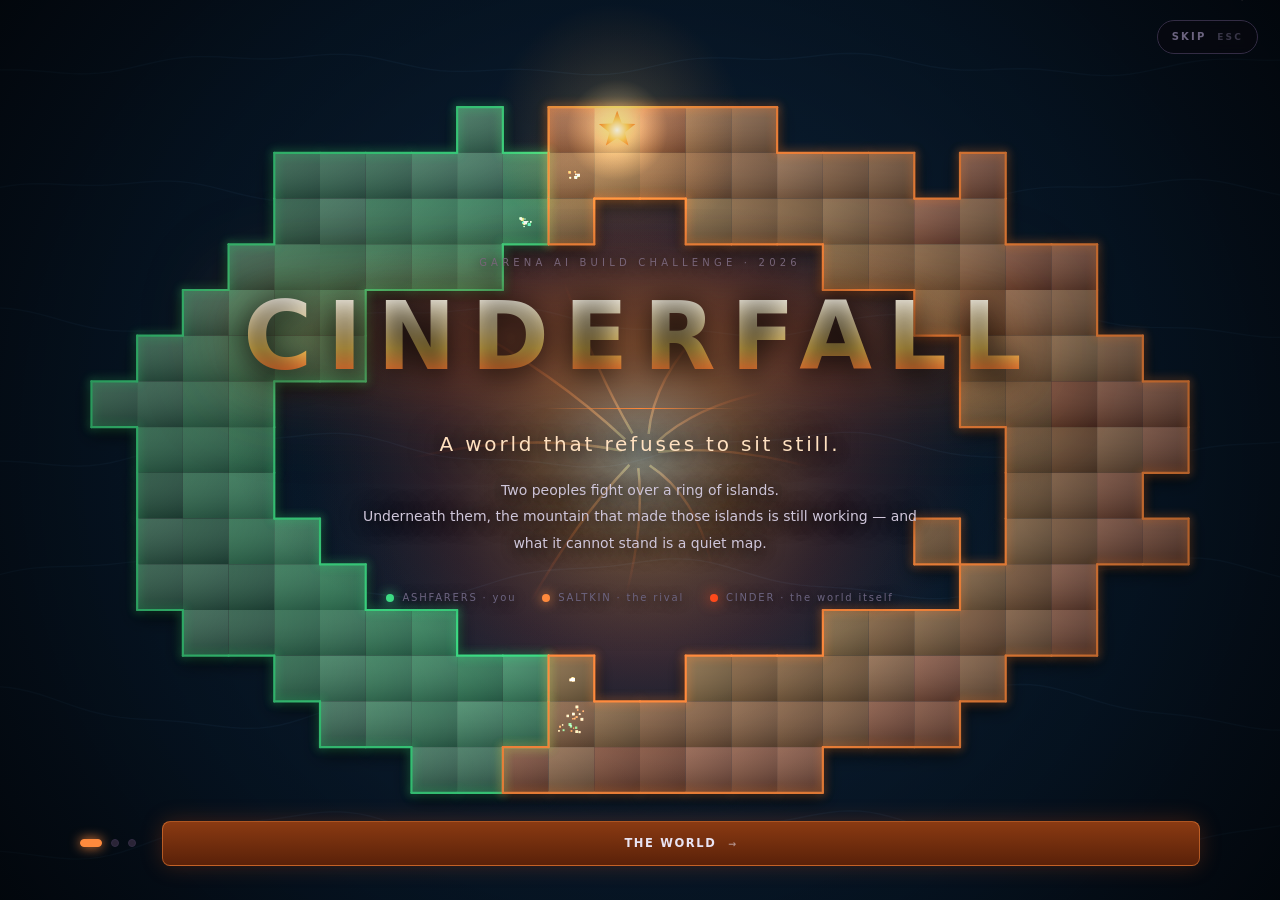
==== index.html @ bce302a3 "API added" ====
<!DOCTYPE html>
<html lang="en">
<head>
<meta charset="utf-8">
<meta name="viewport" content="width=device-width,initial-scale=1">
<title>CINDERFALL — a world that refuses to sit still</title>
<link rel="stylesheet" href="css/style.css">
</head>
<body>

<div id="app">

  <!-- ================= TOP BAR ================= -->
  <header id="topbar">
    <div class="brand">
      <div class="brand-mark"></div>
      <div class="brand-text">
        <h1>CINDERFALL</h1>
        <span>a world that refuses to sit still</span>
      </div>
    </div>

    <div class="clock">
      <div class="clock-turn"><em id="hud-turn">1</em><span>/ 25 turns</span></div>
      <div class="clock-season">SEASON <b id="hud-season">0</b></div>
    </div>

    <div class="scores">
      <div class="score side-a">
        <div class="score-head"><i></i><span>ASHFARERS</span><b id="hud-a-land">0</b><small>land</small></div>
        <div class="bp-track" title="Beacon Points — 10 to win">
          <div class="bp-fill" id="hud-a-bp"></div>
          <span class="bp-label" id="hud-a-bplabel">0 / 10</span>
        </div>
      </div>
      <div class="score side-b">
        <div class="score-head"><i></i><span>SALTKIN</span><b id="hud-b-land">0</b><small>land</small></div>
        <div class="bp-track" title="Beacon Points — 10 to win">
          <div class="bp-fill" id="hud-b-bp"></div>
          <span class="bp-label" id="hud-b-bplabel">0 / 10</span>
        </div>
      </div>
    </div>
  </header>

  <!-- ================= MAIN ================= -->
  <main id="stage">

    <section id="board-col">

      <div id="warnbar" class="hidden">
        <div class="warn-icon">▲</div>
        <div class="warn-body">
          <div class="warn-title" id="warn-title">THE MOUNTAIN IS SHAKING</div>
          <div class="warn-sub" id="warn-sub">Somewhere in the north.</div>
        </div>
        <div class="warn-count" id="warn-count">next turn</div>
      </div>

      <div id="canvas-wrap">
        <canvas id="map"></canvas>
        <div id="tooltip" class="hidden"></div>
        <div id="banner" class="hidden"><div class="banner-in"><h2 id="banner-title"></h2><p id="banner-sub"></p></div></div>
        <div id="gameover" class="hidden"><div class="go-in"><h2 id="go-title"></h2><p id="go-sub"></p><button id="go-again" class="btn primary">NEW RING</button></div></div>
      </div>

      <div id="feed"></div>

    </section>

    <aside id="rail">

      <nav class="tabs">
        <button class="tab active" data-tab="orders">ORDERS</button>
        <button class="tab" data-tab="chronicle">CHRONICLE</button>
        <button class="tab" data-tab="console">CINDER</button>
      </nav>

      <!-- ---------- ORDERS ---------- -->
      <div class="panel active" id="tab-orders">
        <div class="treasury">
          <div class="tre-row">
            <span>INCOME</span>
            <b id="hud-income">0</b>
          </div>
          <div class="spend-track"><div class="spend-fill" id="hud-spendfill"></div></div>
          <div class="tre-row small">
            <span>spent <b id="hud-spent">0</b></span>
            <span>left <b id="hud-left">0</b></span>
          </div>
        </div>

        <div id="saltkin-intent" class="ai-intent">SALTKIN AI · heuristic doctrine</div>

        <div class="tools">
          <button class="tool active" data-tool="expand">
            <kbd>1</kbd><span class="tname">EXPAND</span><span class="tcost" id="cost-expand">2</span>
            <em>claim empty land beside you</em>
          </button>
          <button class="tool" data-tool="fortify">
            <kbd>2</kbd><span class="tname">FORTIFY</span><span class="tcost" id="cost-fortify">1</span>
            <em>+2 strength on a square you hold</em>
          </button>
          <button class="tool" data-tool="raid">
            <kbd>3</kbd><span class="tname">RAID</span><span class="tcost" id="cost-raid">3</span>
            <em>strike an enemy square beside you</em>
          </button>
        </div>

        <div class="orders-head"><span>QUEUED</span><button id="btn-clear" class="mini">clear</button></div>
        <ul id="orderlist"></ul>

        <div class="mods" id="modlist"></div>

        <button id="btn-end" class="btn primary big">END TURN <kbd>⏎</kbd></button>
      </div>

      <!-- ---------- CHRONICLE ---------- -->
      <div class="panel" id="tab-chronicle">
        <p class="panel-note">Every season the mountain acts, and every season it says why. Predictions are scored against what actually happened.</p>
        <div id="chronicle"></div>
      </div>

      <!-- ---------- CONSOLE ---------- -->
      <div class="panel" id="tab-console">
        <p class="panel-note">Designer audit console. Two goal-limited AIs propose — deterministic code approves — a human can override safely.</p>

        <div class="con-block">
          <div class="con-title">AI RUNTIME</div>
          <div id="con-ai-status" class="ai-status">CHECKING</div>
        </div>

        <div class="con-block">
          <div class="con-title">SALTKIN DOCTRINE</div>
          <pre id="con-doctrine">heuristic fallback</pre>
        </div>

        <div class="con-block">
          <div class="con-title">PLAYER PROFILE · RESOLVED HISTORY ONLY</div>
          <pre id="con-profile">no resolved turns yet</pre>
        </div>

        <div class="con-block">
          <div class="con-title">CURRENT READING</div>
          <pre id="con-report">Cinder is asleep. It wakes at the end of turn 3.</pre>
        </div>

        <div class="con-block">
          <div class="con-title">DECISION EVIDENCE</div>
          <div id="con-reason" class="reason">—</div>
        </div>

        <div class="con-block">
          <div class="con-title">COUNTERFACTUAL CANDIDATES · SHADOW BASELINE</div>
          <pre id="con-candidates">no season evaluated yet</pre>
        </div>

        <div class="con-block">
          <div class="con-title">PENDING EVENT</div>
          <div id="con-pending" class="pending">none</div>
          <div class="con-row">
            <select id="con-override"></select>
            <select id="con-intensity">
              <option value="1">I</option><option value="2" selected>II</option><option value="3">III</option>
            </select>
            <button id="con-apply" class="mini solid">OVERRIDE</button>
          </div>
        </div>

        <div class="con-block">
          <div class="con-title">CONTROLS</div>
          <label class="chk"><input type="checkbox" id="con-pause"> pause the director</label>
          <label class="chk"><input type="checkbox" id="con-turtle"> force stalemate <em>(both sides turtle)</em></label>
          <label class="chk"><input type="checkbox" id="con-ai-fail"> simulate AI failure <em>(3s → FALLBACK)</em></label>
          <div class="con-row">
            <button id="con-fire" class="mini">fire now</button>
            <button id="con-new" class="mini">new ring</button>
            <button id="con-clear-memory" class="mini">clear player memory</button>
          </div>
        </div>

        <div class="con-block">
          <div class="con-title">TEMPLATE MEMORY</div>
          <div id="con-memory" class="memory">no history yet</div>
        </div>
      </div>

    </aside>
  </main>
</div>

<!-- ================= COLD OPEN ================= -->
<div id="intro">
  <canvas id="introcanvas"></canvas>

  <button id="intro-skip" class="skip">SKIP <kbd>ESC</kbd></button>

  <div class="intro-stage">

    <!-- 1. the world, mostly seen rather than read -->
    <section class="slide active" data-slide="0">
      <div class="hero">
        <div class="hero-kicker">GARENA AI BUILD CHALLENGE · 2026</div>
        <h1 class="hero-title">CINDERFALL</h1>
        <div class="hero-rule"></div>
        <p class="hero-line">A world that refuses to sit still.</p>
        <p class="hero-sub">
          Two peoples fight over a ring of islands.<br>
          Underneath them, the mountain that made those islands is still working —
          and what it cannot stand is a quiet map.
        </p>
        <div class="hero-legend">
          <span><i class="dot jade"></i>ASHFARERS · you</span>
          <span><i class="dot molten"></i>SALTKIN · the rival</span>
          <span><i class="dot fire"></i>CINDER · the world itself</span>
        </div>
      </div>
    </section>

    <!-- 2. the story -->
    <section class="slide" data-slide="1">
      <div class="sheet">
        <div class="sheet-kicker">THE WORLD</div>
        <h2>A mountain that makes land, and takes it back</h2>
        <div class="cols">
          <div>
            <p>Far out in a warm sea there is a ring of islands. They were not always there. They were made, one by one, by a mountain that still lives under the water. The people who live there call it <b>Cinder</b>.</p>
            <p>Cinder is still working. It pushes new islands up out of the sea. It pulls old ones back down. Ash from its mouth falls on the water and turns to the richest soil anyone has ever farmed. Land here is young, and it is generous, and <b>it does not stay</b>.</p>
          </div>
          <div>
            <p>Two peoples share the ring. The <b class="c-jade">Ashfarers</b> came first and learned to farm the ash fields. The <b class="c-molten">Saltkin</b> came later, by sea, and took the high ground. Neither of them is evil. The problem is simpler than that: there is not enough steady ground for both, and every season there is less.</p>
            <p class="pull">Cinder does not care who wins. What Cinder cannot stand is stillness — a quiet sea, a settled border, two peoples who have stopped moving. So when the fighting stops, the mountain does something about it.</p>
          </div>
        </div>
        <div class="beacon-note">
          <div class="bn-star">★</div>
          <div>
            <b>THE BEACON.</b> Somewhere on the ring a fire burns on a stone tower. Nobody lit it. Holding it means good harvests and a claim to the ring — but the Beacon is Cinder's, and Cinder moves it. Settle into a quiet stalemate and one night the fire goes out and relights in open ground, exactly between you. That is how the mountain starts a war without touching anybody.
          </div>
        </div>
      </div>
    </section>

    <!-- 3. how to play -->
    <section class="slide" data-slide="2">
      <div class="sheet">
        <div class="sheet-kicker">HOW TO PLAY</div>
        <h2>Six numbers a square, and one comparison</h2>

        <div class="rulegrid">

          <div class="rule">
            <div class="rule-h"><span class="rn">1</span>SPEND YOUR INCOME</div>
            <p>Each turn you earn the <b>fertility</b> of every square you hold and can still reach. Spend it all — nothing carries over.</p>
            <ul class="orders">
              <li class="o-expand"><b>EXPAND</b><em>claim empty land next to yours, at strength 1</em><span>2</span></li>
              <li class="o-fortify"><b>FORTIFY</b><em>add 2 strength to a square you hold</em><span>1</span></li>
              <li class="o-raid"><b>RAID</b><em>attack an enemy square next to yours</em><span>3</span></li>
            </ul>
          </div>

          <div class="rule">
            <div class="rule-h"><span class="rn">2</span>COMBAT IS ONE COMPARISON</div>
            <div class="eq">
              <div><span class="lbl">ATTACK</span><span>strength of the square you attack from <b>+&nbsp;3</b></span></div>
              <div><span class="lbl">DEFENCE</span><span>strength of the target <b>+&nbsp;its height</b></span></div>
            </div>
            <p>Higher attack takes the square at strength 1, and the attacking square loses 2. Otherwise the attack fails and the defender loses 1.</p>
            <p class="quiet">No dice, no unit types. All of the surprise in this game comes from the mountain, not from luck here.</p>
          </div>

          <div class="rule">
            <div class="rule-h"><span class="rn">3</span>SUPPLY</div>
            <p>A square only counts if you can trace a path of <b>your own land</b> back to your capital. Cut-off squares earn nothing and lose 1 strength a turn until they are empty.</p>
            <p class="quiet">Which is why splitting a territory in half hurts more than destroying part of it.</p>
          </div>

          <div class="rule accent">
            <div class="rule-h"><span class="rn">4</span>THE MOUNTAIN ACTS</div>
            <p>Every <b>3 turns</b> Cinder reads the match and does one thing to the world: an eruption, a sinking coast, a new island, the fire moving, the high ground going cold.</p>
            <p>It always <b>warns you one turn early</b>, and it always says what you did to deserve it. You are never surprised by a disaster you had no chance to prepare for.</p>
          </div>

          <div class="rule win">
            <div class="rule-h"><span class="rn">5</span>WINNING</div>
            <p>Reach <b>10 Beacon Points</b> — one for each turn you end holding the Beacon — or hold the most land after <b>25 turns</b>.</p>
          </div>

          <div class="rule">
            <div class="rule-h"><span class="rn">6</span>CONTROLS</div>
            <p>Pick a tool with <kbd>1</kbd> <kbd>2</kbd> <kbd>3</kbd>, then click the map. Click a queued order to remove it, or right-click the square. <kbd>⏎</kbd> ends the turn.</p>
            <p class="quiet">Both sides give orders at the same time, in secret, and everything resolves together.</p>
          </div>

        </div>
      </div>
    </section>

    <nav class="intro-nav">
      <div class="dots">
        <i class="dot-nav active" data-go="0"></i>
        <i class="dot-nav" data-go="1"></i>
        <i class="dot-nav" data-go="2"></i>
      </div>
      <button id="intro-next" class="btn primary big">THE WORLD <kbd>→</kbd></button>
    </nav>

  </div>
</div>

<script src="js/util.js"></script>
<script src="js/intro.js"></script>
<script src="js/mapgen.js"></script>
<script src="js/engine.js"></script>
<script src="js/events.js"></script>
<script src="js/validator.js"></script>
<script src="js/bot.js"></script>
<script src="js/profile.js"></script>
<script src="js/ai.js"></script>
<script src="js/director.js"></script>
<script src="js/render.js"></script>
<script src="js/main.js"></script>
</body>
</html>
---- css/style.css ----
/* ============================================================
   CINDERFALL — interface
   Dark volcanic glass. Jade against molten orange.
   ============================================================ */

:root{
  --ash-0:#07060b;
  --ash-1:#0d0b14;
  --ash-2:#14111d;
  --ash-3:#1d1927;
  --ash-4:#2a2436;
  --line:#332c44;

  --ink:#e9e3f2;
  --ink-dim:#9b92ad;
  --ink-faint:#6c6480;

  --jade:#3ddc84;
  --jade-deep:#0f6b45;
  --molten:#ff8a3d;
  --molten-deep:#7a3410;
  --violet:#b39ddb;

  --fire:#ff4a1c;
  --beacon:#ffd15c;

  --shadow: 0 18px 50px rgba(0,0,0,.65);
  --r: 10px;
}

*{box-sizing:border-box;margin:0;padding:0}

html,body{height:100%}
body{
  background:
    radial-gradient(1200px 700px at 20% -10%, #1b1026 0%, transparent 60%),
    radial-gradient(900px 600px at 90% 110%, #2a1008 0%, transparent 55%),
    var(--ash-0);
  color:var(--ink);
  font:14px/1.5 "Segoe UI", system-ui, -apple-system, sans-serif;
  overflow:hidden;
  -webkit-font-smoothing:antialiased;
}

#app{height:100vh;display:flex;flex-direction:column}

/* ---------------- top bar ---------------- */
#topbar{
  flex:0 0 auto;
  display:flex;align-items:center;gap:28px;
  padding:12px 20px;
  border-bottom:1px solid var(--line);
  background:linear-gradient(180deg, rgba(20,17,29,.95), rgba(10,8,16,.85));
  backdrop-filter:blur(8px);
}

.brand{display:flex;align-items:center;gap:12px;min-width:250px}
.brand-mark{
  width:34px;height:34px;border-radius:50%;
  background:radial-gradient(circle at 50% 60%, #fff2c0 0%, var(--beacon) 18%, var(--fire) 45%, #5b1204 75%, #1a0703 100%);
  box-shadow:0 0 22px rgba(255,74,28,.55), inset 0 0 8px rgba(0,0,0,.5);
  animation:emberPulse 3.4s ease-in-out infinite;
}
@keyframes emberPulse{
  0%,100%{box-shadow:0 0 18px rgba(255,74,28,.45), inset 0 0 8px rgba(0,0,0,.5)}
  50%    {box-shadow:0 0 34px rgba(255,120,40,.75), inset 0 0 8px rgba(0,0,0,.5)}
}
.brand-text h1{
  font-size:19px;font-weight:800;letter-spacing:.32em;
  background:linear-gradient(90deg,#fff 0%, var(--beacon) 55%, var(--molten) 100%);
  -webkit-background-clip:text;background-clip:text;color:transparent;
}
.brand-text span{display:block;font-size:10.5px;color:var(--ink-faint);letter-spacing:.1em;margin-top:1px}

.clock{display:flex;flex-direction:column;align-items:center;gap:2px;padding:0 22px;border-left:1px solid var(--line);border-right:1px solid var(--line)}
.clock-turn{display:flex;align-items:baseline;gap:6px}
.clock-turn em{font-style:normal;font-size:26px;font-weight:800;color:var(--ink);line-height:1}
.clock-turn span{font-size:11px;color:var(--ink-faint)}
.clock-season{font-size:10px;letter-spacing:.22em;color:var(--molten)}
.clock-season b{color:var(--beacon)}

.scores{flex:1;display:flex;gap:26px;justify-content:flex-end}
.score{width:270px}
.score-head{display:flex;align-items:center;gap:8px;font-size:11px;letter-spacing:.16em;color:var(--ink-dim);margin-bottom:6px}
.score-head i{width:9px;height:9px;border-radius:2px;flex:0 0 auto}
.score-head b{margin-left:auto;font-size:15px;color:var(--ink)}
.score-head small{font-size:9.5px;color:var(--ink-faint);letter-spacing:.1em}
.side-a .score-head i{background:var(--jade);box-shadow:0 0 10px var(--jade)}
.side-b .score-head i{background:var(--molten);box-shadow:0 0 10px var(--molten)}

.bp-track{position:relative;height:9px;border-radius:5px;background:var(--ash-3);overflow:hidden;border:1px solid var(--line)}
.bp-fill{height:100%;width:0;transition:width .5s cubic-bezier(.2,.8,.2,1);border-radius:5px}
.side-a .bp-fill{background:linear-gradient(90deg,var(--jade-deep),var(--jade));box-shadow:0 0 14px rgba(61,220,132,.6)}
.side-b .bp-fill{background:linear-gradient(90deg,var(--molten-deep),var(--molten));box-shadow:0 0 14px rgba(255,138,61,.6)}
.bp-label{position:absolute;right:6px;top:-16px;font-size:9.5px;color:var(--ink-faint)}

/* ---------------- stage ---------------- */
#stage{flex:1;display:flex;min-height:0;gap:14px;padding:14px}
#board-col{flex:1;display:flex;flex-direction:column;min-width:0;gap:10px}

/* warning bar */
#warnbar{
  flex:0 0 auto;display:flex;align-items:center;gap:14px;
  padding:10px 16px;border-radius:var(--r);
  border:1px solid rgba(255,120,40,.45);
  background:linear-gradient(90deg, rgba(90,25,5,.75), rgba(40,12,4,.35));
  animation:warnPulse 1.8s ease-in-out infinite;
}
@keyframes warnPulse{
  0%,100%{box-shadow:0 0 0 rgba(255,90,20,0), inset 0 0 20px rgba(255,90,20,.08)}
  50%    {box-shadow:0 0 26px rgba(255,90,20,.35), inset 0 0 26px rgba(255,90,20,.18)}
}
.warn-icon{font-size:16px;color:var(--fire);text-shadow:0 0 14px var(--fire);animation:shiver .35s linear infinite}
@keyframes shiver{0%,100%{transform:translate(0,0)}25%{transform:translate(.6px,-.6px)}50%{transform:translate(-.6px,.4px)}75%{transform:translate(.4px,.6px)}}
.warn-body{flex:1}
.warn-title{font-size:12.5px;font-weight:800;letter-spacing:.2em;color:#ffb07a}
.warn-sub{font-size:11.5px;color:#c9a892;margin-top:2px}
.warn-count{font-size:10px;letter-spacing:.16em;color:var(--fire);border:1px solid rgba(255,74,28,.4);padding:4px 9px;border-radius:20px}

/* canvas */
#canvas-wrap{
  flex:1;position:relative;min-height:0;border-radius:14px;overflow:hidden;
  border:1px solid var(--line);
  background:#040910;
  box-shadow:var(--shadow), inset 0 0 90px rgba(0,0,0,.7);
}
#map{display:block;width:100%;height:100%}

#tooltip{
  position:absolute;pointer-events:none;z-index:6;
  min-width:150px;padding:9px 11px;border-radius:8px;
  background:rgba(10,8,16,.94);border:1px solid var(--line);
  box-shadow:0 10px 30px rgba(0,0,0,.7);font-size:11.5px;
}
#tooltip h4{font-size:11px;letter-spacing:.16em;margin-bottom:5px}
#tooltip .tt-row{display:flex;justify-content:space-between;gap:16px;color:var(--ink-dim)}
#tooltip .tt-row b{color:var(--ink);font-weight:600}
#tooltip .tt-hint{margin-top:6px;padding-top:6px;border-top:1px solid var(--line);color:var(--beacon);font-size:10.5px}

/* dramatic banner */
#banner{position:absolute;inset:0;display:flex;align-items:center;justify-content:center;z-index:5;pointer-events:none}
#banner .banner-in{text-align:center;animation:bannerIn 2.6s ease forwards}
#banner h2{font-size:40px;font-weight:900;letter-spacing:.16em;
  background:linear-gradient(180deg,#fff,#ffd15c 45%,#ff4a1c);
  -webkit-background-clip:text;background-clip:text;color:transparent;
  filter:drop-shadow(0 0 26px rgba(255,90,20,.7));}
#banner p{margin-top:8px;font-size:13px;color:#e8c9a8;letter-spacing:.06em;max-width:620px}
@keyframes bannerIn{
  0%{opacity:0;transform:scale(.86)}
  14%{opacity:1;transform:scale(1)}
  75%{opacity:1;transform:scale(1)}
  100%{opacity:0;transform:scale(1.05)}
}

/* game over */
#gameover{position:absolute;inset:0;display:flex;align-items:center;justify-content:center;z-index:7;background:rgba(4,3,8,.82);backdrop-filter:blur(6px)}
.go-in{text-align:center;padding:34px 46px;border:1px solid var(--line);border-radius:16px;background:rgba(14,11,22,.9);box-shadow:var(--shadow)}
.go-in h2{font-size:30px;letter-spacing:.14em;margin-bottom:8px}
.go-in p{color:var(--ink-dim);margin-bottom:20px;max-width:420px}

/* feed */
#feed{
  flex:0 0 130px;overflow-y:auto;padding:10px 12px;
  border:1px solid var(--line);border-radius:var(--r);
  background:linear-gradient(180deg, rgba(20,17,29,.7), rgba(10,8,16,.55));
  font-size:12px;
}
#feed .fe{display:flex;gap:10px;padding:3px 0;animation:feedIn .35s ease}
@keyframes feedIn{from{opacity:0;transform:translateX(-8px)}to{opacity:1;transform:none}}
#feed .fe-t{flex:0 0 40px;color:var(--ink-faint);font-size:10.5px;letter-spacing:.08em;padding-top:1px}
#feed .fe-x{flex:1;color:var(--ink-dim)}
#feed .fe.a .fe-x{color:#a8e8c4}
#feed .fe.b .fe-x{color:#ffc59a}
#feed .fe.world .fe-x{color:#ffb07a;font-weight:600}
#feed .fe.world .fe-t{color:var(--fire)}
#feed .fe.beacon .fe-x{color:var(--beacon)}

/* ---------------- rail ---------------- */
#rail{
  flex:0 0 336px;display:flex;flex-direction:column;min-height:0;
  border:1px solid var(--line);border-radius:var(--r);
  background:linear-gradient(180deg, rgba(22,18,32,.8), rgba(10,8,16,.7));
  box-shadow:var(--shadow);
}
.tabs{display:flex;border-bottom:1px solid var(--line)}
.tab{
  flex:1;padding:11px 4px;background:none;border:none;cursor:pointer;
  color:var(--ink-faint);font:inherit;font-size:10.5px;letter-spacing:.18em;font-weight:700;
  border-bottom:2px solid transparent;transition:.18s;
}
.tab:hover{color:var(--ink-dim)}
.tab.active{color:var(--beacon);border-bottom-color:var(--molten);background:rgba(255,138,61,.06)}

.panel{display:none;flex:1;min-height:0;overflow-y:auto;padding:14px}
.panel.active{display:block}
.panel-note{font-size:11px;color:var(--ink-faint);line-height:1.6;margin-bottom:12px;padding-bottom:12px;border-bottom:1px solid var(--line)}

/* treasury */
.treasury{border:1px solid var(--line);border-radius:8px;padding:10px 12px;margin-bottom:14px;background:rgba(0,0,0,.25)}
.tre-row{display:flex;justify-content:space-between;align-items:baseline;font-size:10.5px;letter-spacing:.16em;color:var(--ink-faint)}
.tre-row b{color:var(--jade);font-size:19px;letter-spacing:0}
.tre-row.small{margin-top:6px;font-size:10px;letter-spacing:.06em}
.tre-row.small b{font-size:12px;color:var(--ink)}
.spend-track{height:6px;border-radius:4px;background:var(--ash-3);margin-top:8px;overflow:hidden}
.spend-fill{height:100%;width:0;background:linear-gradient(90deg,var(--jade-deep),var(--jade));transition:width .25s}
.spend-fill.over{background:linear-gradient(90deg,#8a1c1c,var(--fire))}

/* tools */
.tools{display:flex;flex-direction:column;gap:7px;margin-bottom:14px}
.tool{
  position:relative;text-align:left;cursor:pointer;font:inherit;
  padding:9px 12px 9px 40px;border-radius:8px;
  border:1px solid var(--line);background:rgba(0,0,0,.22);color:var(--ink-dim);
  transition:.16s;
}
.tool:hover{border-color:#4a4060;background:rgba(255,255,255,.03)}
.tool.active{border-color:var(--jade);background:rgba(61,220,132,.09);color:var(--ink);box-shadow:0 0 20px rgba(61,220,132,.14)}
.tool kbd{
  position:absolute;left:11px;top:50%;transform:translateY(-50%);
  width:19px;height:19px;line-height:18px;text-align:center;border-radius:4px;
  background:var(--ash-4);border:1px solid var(--line);font-size:10px;color:var(--ink-faint);font-family:inherit;
}
.tool.active kbd{background:var(--jade-deep);border-color:var(--jade);color:#dfffe9}
.tname{font-size:11.5px;font-weight:700;letter-spacing:.14em}
.tcost{float:right;font-size:11px;color:var(--beacon);font-weight:700}
.tool em{display:block;font-style:normal;font-size:10.5px;color:var(--ink-faint);margin-top:2px}
.tcost.raised{color:var(--fire);animation:emberPulse 1.6s infinite}

.orders-head{display:flex;justify-content:space-between;align-items:center;font-size:10px;letter-spacing:.2em;color:var(--ink-faint);margin-bottom:6px}
#orderlist{list-style:none;min-height:26px;margin-bottom:12px}
#orderlist li{
  display:flex;align-items:center;gap:8px;padding:5px 8px;margin-bottom:4px;border-radius:6px;
  background:rgba(255,255,255,.035);border-left:2px solid var(--ash-4);font-size:11.5px;cursor:pointer;transition:.15s;
}
#orderlist li:hover{background:rgba(255,74,28,.14);border-left-color:var(--fire)}
#orderlist li .oi{font-size:12px;width:14px;text-align:center}
#orderlist li .oc{margin-left:auto;color:var(--beacon);font-size:10.5px}
#orderlist li.expand{border-left-color:var(--jade)}
#orderlist li.fortify{border-left-color:#5aa9ff}
#orderlist li.raid{border-left-color:var(--fire)}
#orderlist .empty{color:var(--ink-faint);font-size:11px;padding:4px 2px;border:none;background:none;cursor:default}

.mods{display:flex;flex-wrap:wrap;gap:6px;margin-bottom:14px}
.mod{font-size:10px;letter-spacing:.1em;padding:4px 8px;border-radius:20px;border:1px solid rgba(255,138,61,.4);color:#ffb07a;background:rgba(255,138,61,.08)}

/* buttons */
.btn{
  font:inherit;cursor:pointer;border-radius:8px;border:1px solid var(--line);
  background:var(--ash-3);color:var(--ink);padding:9px 14px;transition:.16s;letter-spacing:.14em;font-size:11.5px;font-weight:700;
}
.btn:hover{background:var(--ash-4)}
.btn.primary{
  border-color:rgba(255,138,61,.5);
  background:linear-gradient(180deg,#8a3a12,#5a2109);
  box-shadow:0 0 22px rgba(255,90,20,.22);
}
.btn.primary:hover{background:linear-gradient(180deg,#a8481a,#6d290c);box-shadow:0 0 30px rgba(255,90,20,.4)}
.btn.big{width:100%;padding:13px}
.btn kbd{font-family:inherit;font-size:9.5px;opacity:.55;margin-left:6px}
.mini{
  font:inherit;font-size:10px;letter-spacing:.12em;cursor:pointer;padding:4px 9px;border-radius:5px;
  background:none;border:1px solid var(--line);color:var(--ink-faint);transition:.15s;
}
.mini:hover{color:var(--ink);border-color:#4a4060}
.mini.solid{background:var(--ash-4);color:var(--ink)}

/* chronicle */
.ch-entry{border:1px solid var(--line);border-radius:9px;margin-bottom:11px;overflow:hidden;background:rgba(0,0,0,.24);animation:feedIn .4s ease}
.ch-top{display:flex;align-items:center;gap:8px;padding:8px 11px;background:linear-gradient(90deg,rgba(255,90,20,.16),transparent)}
.ch-season{font-size:9.5px;letter-spacing:.18em;color:var(--ink-faint)}
.ch-name{font-size:12px;font-weight:800;letter-spacing:.1em;color:#ffb07a;margin-left:auto}
.ch-int{font-size:9.5px;color:var(--beacon);border:1px solid rgba(255,209,92,.35);border-radius:3px;padding:1px 5px}
.ch-body{padding:9px 11px;font-size:11.5px;color:var(--ink-dim);line-height:1.65}
.ch-msg{color:#e8d6c6;font-style:italic;margin-bottom:8px}
.ch-why{color:var(--ink-faint);font-size:11px;border-left:2px solid var(--ash-4);padding-left:9px;margin-bottom:8px;white-space:pre-line}
.ch-pred{display:flex;align-items:center;gap:7px;font-size:10.5px;padding-top:7px;border-top:1px solid var(--line)}
.ch-pred .tag{font-size:9px;letter-spacing:.14em;padding:2px 6px;border-radius:3px}
.tag.wait{background:var(--ash-4);color:var(--ink-faint)}
.tag.hit{background:rgba(61,220,132,.18);color:var(--jade);border:1px solid rgba(61,220,132,.4)}
.tag.miss{background:rgba(255,74,28,.16);color:#ff8a5c;border:1px solid rgba(255,74,28,.4)}

/* console */
.con-block{margin-bottom:15px}
.con-title{font-size:9.5px;letter-spacing:.22em;color:var(--ink-faint);margin-bottom:7px;padding-bottom:5px;border-bottom:1px solid var(--line)}
#con-report{
  font:11px/1.7 "Consolas","SF Mono",monospace;color:#b7d8c8;white-space:pre-wrap;
  background:rgba(0,0,0,.4);border:1px solid var(--line);border-radius:7px;padding:10px;
}
.reason{font-size:11.5px;color:var(--ink-dim);line-height:1.7;white-space:pre-line}
.pending{font-size:12px;color:#ffb07a;padding:9px 11px;border-radius:7px;background:rgba(255,90,20,.09);border:1px solid rgba(255,138,61,.3);margin-bottom:8px}
.con-row{display:flex;gap:6px;align-items:center;margin-top:7px}
.con-row select{
  flex:1;font:inherit;font-size:11px;padding:5px 7px;border-radius:5px;
  background:var(--ash-2);color:var(--ink);border:1px solid var(--line);
}
.con-row select#con-intensity{flex:0 0 52px}
.chk{display:flex;align-items:center;gap:8px;font-size:11.5px;color:var(--ink-dim);margin-bottom:7px;cursor:pointer}
.chk input{accent-color:var(--molten);width:14px;height:14px}
.chk em{font-style:normal;color:var(--ink-faint);font-size:10.5px}
.memory{font-size:11px;color:var(--ink-dim)}
.mem-row{display:flex;align-items:center;gap:8px;padding:3px 0}
.mem-row span{flex:1}
.mem-row .mbar{flex:0 0 60px;height:5px;border-radius:3px;background:var(--ash-3);overflow:hidden}
.mem-row .mbar i{display:block;height:100%;background:linear-gradient(90deg,var(--molten),var(--beacon))}
.mem-row b{flex:0 0 34px;text-align:right;font-size:10px;color:var(--ink-faint)}
.ai-intent{font-size:10.5px;line-height:1.5;color:#b7d8c8;border:1px solid rgba(61,220,132,.22);background:rgba(61,220,132,.06);border-radius:7px;padding:8px 10px;margin:-4px 0 12px}
.ai-status{font:10.5px/1.5 "Consolas","SF Mono",monospace;color:var(--jade);border:1px solid var(--line);background:rgba(0,0,0,.35);border-radius:6px;padding:7px 9px;white-space:pre-wrap}
.ai-status.fallback{color:#ffb07a;border-color:rgba(255,138,61,.35)}
#con-doctrine,#con-profile,#con-candidates{font:10px/1.55 "Consolas","SF Mono",monospace;color:#b7d8c8;white-space:pre-wrap;overflow-wrap:anywhere;background:rgba(0,0,0,.35);border:1px solid var(--line);border-radius:6px;padding:8px}
#con-candidates{max-height:220px;overflow-y:auto;color:var(--ink-dim)}

/* ============================================================
   THE COLD OPEN
   ============================================================ */
#intro{
  position:fixed;inset:0;z-index:50;
  background:#03060c;
  display:flex;align-items:center;justify-content:center;
  animation:introFade .6s ease;
}
#intro.leaving{animation:introOut .55s ease forwards;pointer-events:none}
@keyframes introFade{from{opacity:0}to{opacity:1}}
@keyframes introOut{to{opacity:0;transform:scale(1.04)}}

#introcanvas{position:absolute;inset:0;width:100%;height:100%;display:block}

.skip{
  position:absolute;top:20px;right:22px;z-index:4;
  font:inherit;font-size:10px;letter-spacing:.22em;font-weight:700;
  padding:8px 14px;border-radius:20px;cursor:pointer;
  background:rgba(10,8,16,.55);border:1px solid var(--line);color:var(--ink-faint);
  backdrop-filter:blur(6px);transition:.18s;
}
.skip:hover{color:var(--ink);border-color:#5a4d72;background:rgba(20,16,30,.8)}
.skip kbd{font-family:inherit;font-size:9px;opacity:.5;margin-left:5px}

.intro-stage{
  position:relative;z-index:3;
  width:min(1120px,92vw);height:100%;
  display:flex;flex-direction:column;align-items:center;justify-content:center;
  padding:56px 0 96px;
}

.slide{display:none;width:100%}
.slide.active{display:block;animation:slideIn .55s cubic-bezier(.2,.8,.2,1)}
@keyframes slideIn{from{opacity:0;transform:translateY(18px)}to{opacity:1;transform:none}}

/* ---- slide 1: the hero ---- */
/* the title sits in the caldera, so it needs its own pool of dark to be
   readable while Cinder burns behind it */
.hero{
  text-align:center;text-shadow:0 4px 30px rgba(0,0,0,.9);
  padding:46px 40px;
  background:radial-gradient(ellipse 520px 290px at 50% 50%,
    rgba(3,5,10,.34) 0%, rgba(3,5,10,.20) 52%, transparent 80%);
}
.hero-kicker{font-size:10px;letter-spacing:.42em;color:var(--ink-faint);margin-bottom:20px}
.hero-title{
  font-size:clamp(44px,8vw,94px);font-weight:900;letter-spacing:.16em;line-height:1;
  background:linear-gradient(180deg,#fff 0%,#ffe6a8 40%,var(--beacon) 62%,var(--fire) 100%);
  -webkit-background-clip:text;background-clip:text;color:transparent;
  filter:drop-shadow(0 0 46px rgba(255,110,30,.6));
  animation:titleGlow 5s ease-in-out infinite;
}
@keyframes titleGlow{
  0%,100%{filter:drop-shadow(0 0 34px rgba(255,110,30,.45))}
  50%    {filter:drop-shadow(0 0 62px rgba(255,150,50,.8))}
}
.hero-rule{
  width:190px;height:1px;margin:24px auto 20px;
  background:linear-gradient(90deg,transparent,var(--molten),transparent);
}
.hero-line{
  font-size:clamp(15px,2vw,20px);letter-spacing:.14em;color:#ffe4c4;margin-bottom:18px;
  text-shadow:0 2px 16px #000, 0 0 34px rgba(0,0,0,.9);
}
.hero-sub{
  font-size:14px;line-height:1.9;color:#cfc6da;max-width:560px;margin:0 auto;
  text-shadow:0 2px 14px #000, 0 0 26px rgba(0,0,0,.95);
}
.hero-kicker,.hero-legend{text-shadow:0 2px 12px #000}
.hero-legend{
  display:flex;gap:26px;justify-content:center;flex-wrap:wrap;
  margin-top:34px;font-size:10px;letter-spacing:.18em;color:var(--ink-faint);
}
.hero-legend span{display:flex;align-items:center;gap:8px}
.dot{width:8px;height:8px;border-radius:50%;display:inline-block}
.dot.jade{background:var(--jade);box-shadow:0 0 12px var(--jade)}
.dot.molten{background:var(--molten);box-shadow:0 0 12px var(--molten)}
.dot.fire{background:var(--fire);box-shadow:0 0 14px var(--fire);animation:emberPulse 2.2s infinite}

/* ---- slides 2 and 3: readable sheets ---- */
.sheet{
  max-height:calc(100vh - 190px);overflow-y:auto;
  padding:30px 36px;border-radius:16px;
  background:rgba(10,8,16,.80);
  border:1px solid var(--line);
  backdrop-filter:blur(14px);
  box-shadow:0 30px 80px rgba(0,0,0,.75);
}
.sheet-kicker{font-size:10px;letter-spacing:.34em;color:var(--molten);margin-bottom:10px}
.sheet h2{
  font-size:clamp(21px,3vw,30px);font-weight:800;letter-spacing:.02em;margin-bottom:22px;
  color:#fff2e0;
}
.sheet p{font-size:13.5px;line-height:1.85;color:var(--ink-dim);margin-bottom:13px}
.sheet b{color:var(--ink);font-weight:600}
.c-jade{color:var(--jade) !important}
.c-molten{color:var(--molten) !important}
.cols{display:grid;grid-template-columns:1fr 1fr;gap:30px}
.pull{
  border-left:2px solid var(--fire);padding-left:15px;
  color:#ffcfa8 !important;font-style:italic;
}
.beacon-note{
  display:flex;gap:16px;align-items:flex-start;
  margin-top:22px;padding:16px 18px;border-radius:11px;
  background:linear-gradient(90deg,rgba(255,170,50,.10),transparent);
  border:1px solid rgba(255,170,50,.24);
  font-size:12.5px;line-height:1.8;color:var(--ink-dim);
}
.beacon-note b{color:var(--beacon);letter-spacing:.1em}
.bn-star{font-size:24px;color:var(--beacon);text-shadow:0 0 20px var(--beacon);animation:emberPulse 2.6s infinite}

/* ---- rules grid ---- */
.rulegrid{display:grid;grid-template-columns:repeat(3,1fr);gap:14px}
.rule{
  padding:15px 16px;border-radius:11px;
  background:rgba(255,255,255,.028);border:1px solid var(--line);
}
.rule.accent{border-color:rgba(255,138,61,.42);background:rgba(255,90,20,.07)}
.rule.win{border-color:rgba(255,209,92,.34);background:rgba(255,209,92,.05)}
.rule-h{
  display:flex;align-items:center;gap:9px;margin-bottom:11px;
  font-size:10.5px;letter-spacing:.18em;font-weight:800;color:#ffd0a8;
}
.rn{
  width:19px;height:19px;flex:0 0 19px;border-radius:50%;
  display:flex;align-items:center;justify-content:center;
  background:var(--ash-4);border:1px solid var(--line);color:var(--beacon);font-size:10px;
}
.rule p{font-size:12px;line-height:1.75;margin-bottom:9px}
.rule p:last-child{margin-bottom:0}
.rule .quiet{color:var(--ink-faint);font-size:11.5px;font-style:italic}
.rule kbd{
  display:inline-block;min-width:18px;padding:1px 5px;border-radius:4px;text-align:center;
  background:var(--ash-4);border:1px solid var(--line);color:var(--ink-dim);
  font-family:inherit;font-size:10.5px;
}

.orders{list-style:none;margin-top:11px}
.orders li{
  display:flex;align-items:center;gap:9px;flex-wrap:wrap;
  padding:7px 10px;margin-bottom:5px;border-radius:7px;
  background:rgba(0,0,0,.32);border-left:2px solid var(--ash-4);
}
.orders li b{font-size:10.5px;letter-spacing:.14em;min-width:60px}
.orders li em{flex:1;font-style:normal;font-size:11px;color:var(--ink-faint);min-width:130px}
.orders li span{
  font-size:12px;font-weight:800;color:var(--beacon);
  min-width:20px;text-align:right;
}
.o-expand{border-left-color:var(--jade)!important}
.o-expand b{color:var(--jade)}
.o-fortify{border-left-color:#5aa9ff!important}
.o-fortify b{color:#5aa9ff}
.o-raid{border-left-color:var(--fire)!important}
.o-raid b{color:#ff8a5c}

.eq{
  padding:11px 13px;border-radius:8px;margin-bottom:11px;
  background:rgba(0,0,0,.36);border:1px solid var(--line);
  font-size:11.5px;color:var(--ink-dim);
}
.eq>div{display:flex;gap:11px;align-items:baseline;line-height:1.65;padding:3px 0}
.eq b{color:var(--beacon);white-space:nowrap}
.eq .lbl{
  flex:0 0 58px;font-size:9.5px;letter-spacing:.16em;color:var(--ink-faint);
}

/* ---- nav ---- */
.intro-nav{
  position:absolute;bottom:34px;left:0;right:0;
  display:flex;align-items:center;justify-content:center;gap:26px;
}
.dots{display:flex;gap:9px}
.dot-nav{
  width:8px;height:8px;border-radius:50%;cursor:pointer;
  background:var(--ash-4);border:1px solid var(--line);transition:.2s;
}
.dot-nav:hover{background:#4a4060}
.dot-nav.active{background:var(--molten);border-color:var(--molten);box-shadow:0 0 12px var(--molten);width:22px;border-radius:5px}

@media (max-width:900px){
  .cols{grid-template-columns:1fr;gap:0}
  .rulegrid{grid-template-columns:1fr}
  .sheet{padding:22px 20px}
}

.hidden{display:none !important}

/* scrollbars */
::-webkit-scrollbar{width:8px;height:8px}
::-webkit-scrollbar-track{background:transparent}
::-webkit-scrollbar-thumb{background:var(--ash-4);border-radius:4px}
::-webkit-scrollbar-thumb:hover{background:#3d3550}

@media (max-width:1180px){
  #rail{flex:0 0 300px}
  .scores{gap:14px}
  .score{width:200px}
}
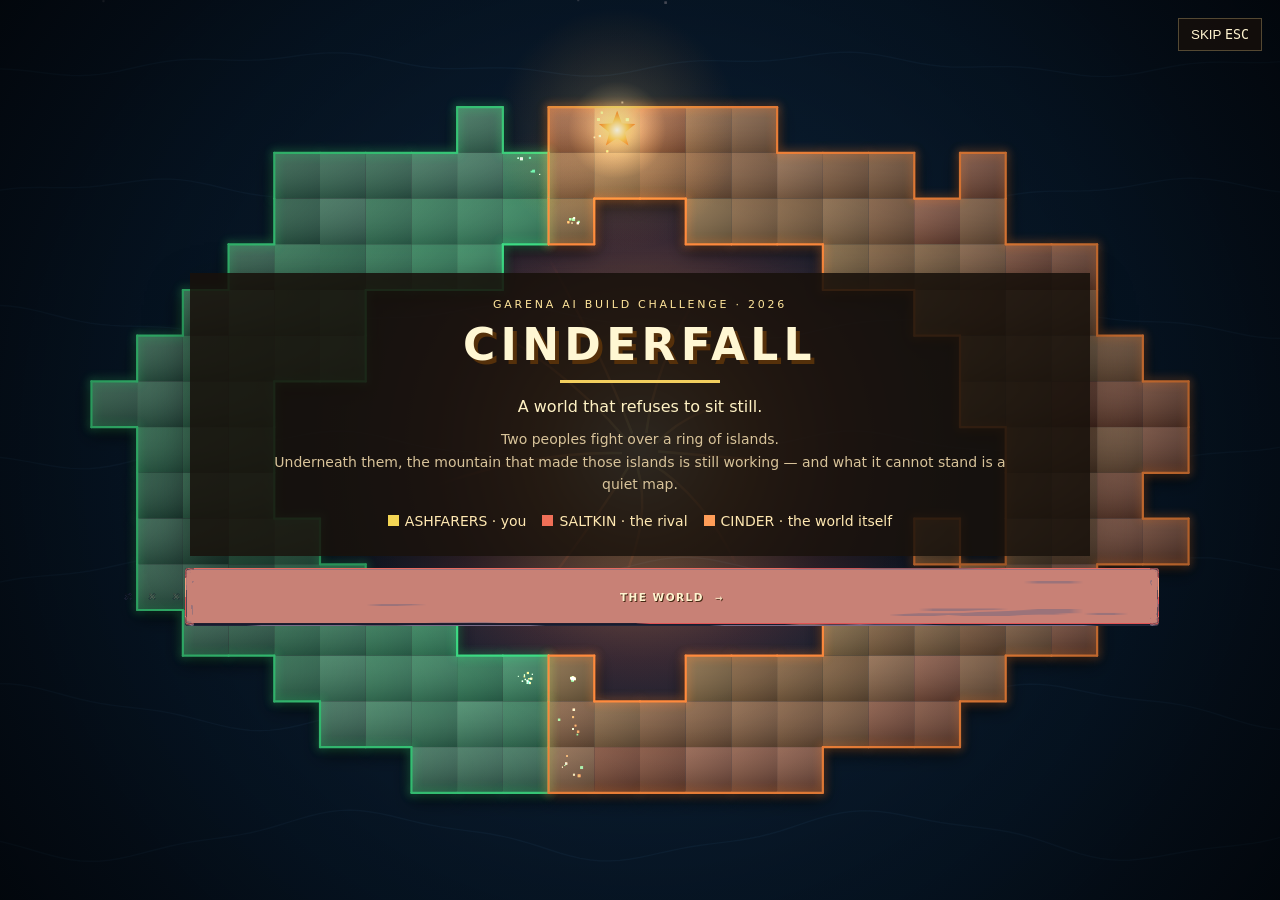
==== commit d73d4983: "Add new  assets - Added new ribbon images for yellow connection in various states (down, down presse" ====
--- a/index.html
+++ b/index.html
@@ -318,6 +318,7 @@
 <script src="js/profile.js"></script>
 <script src="js/ai.js"></script>
 <script src="js/director.js"></script>
+<script src="js/theme.js"></script>
 <script src="js/render.js"></script>
 <script src="js/main.js"></script>
 </body>
--- a/css/style.css
+++ b/css/style.css
@@ -1,512 +1,722 @@
-/* ============================================================
-   CINDERFALL — interface
-   Dark volcanic glass. Jade against molten orange.
-   ============================================================ */
-
 :root{
-  --ash-0:#07060b;
-  --ash-1:#0d0b14;
-  --ash-2:#14111d;
-  --ash-3:#1d1927;
-  --ash-4:#2a2436;
-  --line:#332c44;
-
-  --ink:#e9e3f2;
-  --ink-dim:#9b92ad;
-  --ink-faint:#6c6480;
-
-  --jade:#3ddc84;
-  --jade-deep:#0f6b45;
-  --molten:#ff8a3d;
-  --molten-deep:#7a3410;
-  --violet:#b39ddb;
-
-  --fire:#ff4a1c;
-  --beacon:#ffd15c;
-
-  --shadow: 0 18px 50px rgba(0,0,0,.65);
-  --r: 10px;
+  --bg-0:#08111d;
+  --bg-1:#0f1b2a;
+  --panel:#1d140d;
+  --panel-2:#2b1e14;
+  --line:#7a5b34;
+  --ink:#fff4d0;
+  --ink-dim:#d8c39a;
+  --ink-faint:#9c8763;
+  --gold:#f5d45a;
+  --gold-deep:#9b6f17;
+  --red:#ef6f57;
+  --red-deep:#8e3426;
+  --blue:#7cb7ff;
+  --violet:#b48fff;
+  --green:#a4de63;
+  --shadow:0 18px 40px rgba(0,0,0,.42);
+  --r:18px;
+  --ui-banner:url("../assets/tiny-swords/UI/Banners/Carved_9Slides.png");
+  --ui-panel:url("../assets/tiny-swords/UI/Banners/Carved_9Slides.png");
+  --ui-red:url("../assets/tiny-swords/UI/Buttons/Button_Red_9Slides.png");
+  --ui-red-press:url("../assets/tiny-swords/UI/Buttons/Button_Red_9Slides_Pressed.png");
+  --ui-blue:url("../assets/tiny-swords/UI/Buttons/Button_Blue_9Slides.png");
+  --ui-blue-press:url("../assets/tiny-swords/UI/Buttons/Button_Blue_9Slides_Pressed.png");
+  --ui-disable:url("../assets/tiny-swords/UI/Buttons/Button_Disable_9Slides.png");
+  --ui-hover:url("../assets/tiny-swords/UI/Buttons/Button_Hover_9Slides.png");
+  --ribbon-red:url("../assets/tiny-swords/UI/Ribbons/Ribbon_Red_3Slides.png");
+  --ribbon-blue:url("../assets/tiny-swords/UI/Ribbons/Ribbon_Blue_3Slides.png");
+  --ribbon-yellow:url("../assets/tiny-swords/UI/Ribbons/Ribbon_Yellow_3Slides.png");
 }
 
 *{box-sizing:border-box;margin:0;padding:0}
 
 html,body{height:100%}
+
 body{
   background:
-    radial-gradient(1200px 700px at 20% -10%, #1b1026 0%, transparent 60%),
-    radial-gradient(900px 600px at 90% 110%, #2a1008 0%, transparent 55%),
-    var(--ash-0);
+    radial-gradient(900px 500px at 50% 10%, rgba(255,180,80,.10), transparent 55%),
+    linear-gradient(180deg, rgba(21,36,59,.7), rgba(7,11,18,.92)),
+    var(--bg-0);
   color:var(--ink);
-  font:14px/1.5 "Segoe UI", system-ui, -apple-system, sans-serif;
+  font:14px/1.45 "Trebuchet MS","Segoe UI",system-ui,sans-serif;
   overflow:hidden;
-  -webkit-font-smoothing:antialiased;
-}
-
-#app{height:100vh;display:flex;flex-direction:column}
-
-/* ---------------- top bar ---------------- */
+  -webkit-font-smoothing:none;
+  text-rendering:optimizeSpeed;
+}
+
+body:before{
+  content:"";
+  position:fixed;
+  inset:0;
+  background:
+    linear-gradient(rgba(255,255,255,.025), rgba(0,0,0,.025)),
+    repeating-linear-gradient(0deg, rgba(0,0,0,.08) 0 1px, transparent 1px 3px);
+  pointer-events:none;
+  opacity:.55;
+}
+
+#app{height:100vh;display:flex;flex-direction:column;position:relative;z-index:1}
+
+.hidden{display:none !important}
+
 #topbar{
-  flex:0 0 auto;
-  display:flex;align-items:center;gap:28px;
-  padding:12px 20px;
-  border-bottom:1px solid var(--line);
-  background:linear-gradient(180deg, rgba(20,17,29,.95), rgba(10,8,16,.85));
-  backdrop-filter:blur(8px);
-}
-
-.brand{display:flex;align-items:center;gap:12px;min-width:250px}
+  display:flex;
+  align-items:center;
+  gap:12px;
+  padding:8px 12px;
+  background:linear-gradient(180deg, rgba(18,24,36,.92), rgba(9,12,18,.88));
+  border-bottom:2px solid rgba(255,216,119,.18);
+  box-shadow:0 10px 26px rgba(0,0,0,.25);
+}
+
+.brand,.clock,.score,.treasury,.tool,.panel,.con-block,#feed,#warnbar,.sheet,.rule,.go-in,#rail,#canvas-wrap{
+  border:16px solid transparent;
+  border-image-source:var(--ui-panel);
+  border-image-slice:64;
+  border-image-width:14px;
+  border-image-repeat:stretch;
+}
+
+.brand{
+  display:flex;
+  align-items:center;
+  gap:12px;
+  min-width:240px;
+  padding:7px 12px;
+  background:rgba(28,19,12,.78);
+}
+
 .brand-mark{
-  width:34px;height:34px;border-radius:50%;
-  background:radial-gradient(circle at 50% 60%, #fff2c0 0%, var(--beacon) 18%, var(--fire) 45%, #5b1204 75%, #1a0703 100%);
-  box-shadow:0 0 22px rgba(255,74,28,.55), inset 0 0 8px rgba(0,0,0,.5);
-  animation:emberPulse 3.4s ease-in-out infinite;
-}
-@keyframes emberPulse{
-  0%,100%{box-shadow:0 0 18px rgba(255,74,28,.45), inset 0 0 8px rgba(0,0,0,.5)}
-  50%    {box-shadow:0 0 34px rgba(255,120,40,.75), inset 0 0 8px rgba(0,0,0,.5)}
-}
+  width:38px;
+  height:38px;
+  background:url("../assets/tiny-swords/UI/Icons/Regular_10.png") center/contain no-repeat;
+  filter:drop-shadow(0 0 10px rgba(255,205,83,.42));
+  image-rendering:pixelated;
+}
+
 .brand-text h1{
-  font-size:19px;font-weight:800;letter-spacing:.32em;
-  background:linear-gradient(90deg,#fff 0%, var(--beacon) 55%, var(--molten) 100%);
-  -webkit-background-clip:text;background-clip:text;color:transparent;
-}
-.brand-text span{display:block;font-size:10.5px;color:var(--ink-faint);letter-spacing:.1em;margin-top:1px}
-
-.clock{display:flex;flex-direction:column;align-items:center;gap:2px;padding:0 22px;border-left:1px solid var(--line);border-right:1px solid var(--line)}
-.clock-turn{display:flex;align-items:baseline;gap:6px}
-.clock-turn em{font-style:normal;font-size:26px;font-weight:800;color:var(--ink);line-height:1}
-.clock-turn span{font-size:11px;color:var(--ink-faint)}
-.clock-season{font-size:10px;letter-spacing:.22em;color:var(--molten)}
-.clock-season b{color:var(--beacon)}
-
-.scores{flex:1;display:flex;gap:26px;justify-content:flex-end}
-.score{width:270px}
-.score-head{display:flex;align-items:center;gap:8px;font-size:11px;letter-spacing:.16em;color:var(--ink-dim);margin-bottom:6px}
-.score-head i{width:9px;height:9px;border-radius:2px;flex:0 0 auto}
-.score-head b{margin-left:auto;font-size:15px;color:var(--ink)}
-.score-head small{font-size:9.5px;color:var(--ink-faint);letter-spacing:.1em}
-.side-a .score-head i{background:var(--jade);box-shadow:0 0 10px var(--jade)}
-.side-b .score-head i{background:var(--molten);box-shadow:0 0 10px var(--molten)}
-
-.bp-track{position:relative;height:9px;border-radius:5px;background:var(--ash-3);overflow:hidden;border:1px solid var(--line)}
-.bp-fill{height:100%;width:0;transition:width .5s cubic-bezier(.2,.8,.2,1);border-radius:5px}
-.side-a .bp-fill{background:linear-gradient(90deg,var(--jade-deep),var(--jade));box-shadow:0 0 14px rgba(61,220,132,.6)}
-.side-b .bp-fill{background:linear-gradient(90deg,var(--molten-deep),var(--molten));box-shadow:0 0 14px rgba(255,138,61,.6)}
-.bp-label{position:absolute;right:6px;top:-16px;font-size:9.5px;color:var(--ink-faint)}
-
-/* ---------------- stage ---------------- */
-#stage{flex:1;display:flex;min-height:0;gap:14px;padding:14px}
+  font-size:17px;
+  letter-spacing:.18em;
+  color:#fff7dc;
+  text-shadow:2px 2px 0 rgba(74,44,10,.9);
+}
+
+.brand-text span{
+  display:block;
+  font-size:10px;
+  color:var(--ink-dim);
+  letter-spacing:.1em;
+}
+
+.clock{
+  padding:7px 12px;
+  text-align:center;
+  background:rgba(28,19,12,.78);
+}
+
+.clock-turn{display:flex;align-items:baseline;gap:8px;justify-content:center}
+.clock-turn em{font-style:normal;font-size:22px;font-weight:800;color:#fff4d0}
+.clock-turn span{font-size:11px;color:var(--ink-dim)}
+.clock-season{margin-top:3px;font-size:10px;letter-spacing:.22em;color:var(--gold)}
+.clock-season b{color:#fff8cb}
+
+.scores{flex:1;display:flex;gap:14px;justify-content:flex-end}
+
+.score{
+  width:238px;
+  padding:7px 10px;
+  background:rgba(28,19,12,.78);
+}
+
+.score-head{
+  display:flex;
+  align-items:center;
+  gap:8px;
+  font-size:11px;
+  letter-spacing:.15em;
+  color:var(--ink-dim);
+  margin-bottom:8px;
+}
+
+.score-head i{
+  width:18px;
+  height:18px;
+  background:center/contain no-repeat;
+  image-rendering:pixelated;
+}
+
+.side-a .score-head i{background-image:url("../assets/tiny-swords/UI/Icons/Regular_02.png")}
+.side-b .score-head i{background-image:url("../assets/tiny-swords/UI/Icons/Regular_03.png")}
+.score-head b{margin-left:auto;font-size:17px;color:#fff7dc}
+.score-head small{font-size:9.5px;color:var(--ink-faint)}
+
+.bp-track{
+  position:relative;
+  height:18px;
+  border:8px solid transparent;
+  border-image-source:var(--ui-blue);
+  border-image-slice:64 fill;
+  border-image-width:8px;
+  background:rgba(0,0,0,.35);
+  overflow:hidden;
+}
+
+.bp-fill{
+  height:100%;
+  width:0;
+  transition:width .45s ease;
+  background:linear-gradient(90deg, rgba(255,214,90,.78), rgba(255,247,181,.92));
+}
+
+.bp-label{
+  position:absolute;
+  right:8px;
+  top:1px;
+  font-size:10px;
+  color:#392913;
+  font-weight:800;
+}
+
+#stage{flex:1;display:flex;min-height:0;gap:10px;padding:10px}
 #board-col{flex:1;display:flex;flex-direction:column;min-width:0;gap:10px}
 
-/* warning bar */
 #warnbar{
-  flex:0 0 auto;display:flex;align-items:center;gap:14px;
-  padding:10px 16px;border-radius:var(--r);
-  border:1px solid rgba(255,120,40,.45);
-  background:linear-gradient(90deg, rgba(90,25,5,.75), rgba(40,12,4,.35));
-  animation:warnPulse 1.8s ease-in-out infinite;
-}
-@keyframes warnPulse{
-  0%,100%{box-shadow:0 0 0 rgba(255,90,20,0), inset 0 0 20px rgba(255,90,20,.08)}
-  50%    {box-shadow:0 0 26px rgba(255,90,20,.35), inset 0 0 26px rgba(255,90,20,.18)}
-}
-.warn-icon{font-size:16px;color:var(--fire);text-shadow:0 0 14px var(--fire);animation:shiver .35s linear infinite}
-@keyframes shiver{0%,100%{transform:translate(0,0)}25%{transform:translate(.6px,-.6px)}50%{transform:translate(-.6px,.4px)}75%{transform:translate(.4px,.6px)}}
+  display:flex;
+  align-items:center;
+  gap:12px;
+  padding:10px 14px;
+  background:rgba(81,31,18,.82);
+  border-image-source:var(--ui-red);
+}
+
+.warn-icon{
+  width:32px;
+  height:32px;
+  background:url("../assets/tiny-swords/UI/Icons/Pressed_10.png") center/contain no-repeat;
+  image-rendering:pixelated;
+}
+
 .warn-body{flex:1}
-.warn-title{font-size:12.5px;font-weight:800;letter-spacing:.2em;color:#ffb07a}
-.warn-sub{font-size:11.5px;color:#c9a892;margin-top:2px}
-.warn-count{font-size:10px;letter-spacing:.16em;color:var(--fire);border:1px solid rgba(255,74,28,.4);padding:4px 9px;border-radius:20px}
-
-/* canvas */
+.warn-title{font-size:12px;font-weight:800;letter-spacing:.18em;color:#fff4d0}
+.warn-sub{font-size:11px;color:#f6d6b7;margin-top:2px}
+.warn-count{
+  padding:6px 10px;
+  background:rgba(255,245,214,.18);
+  color:#fff4d0;
+  font-size:10px;
+  letter-spacing:.14em;
+}
+
 #canvas-wrap{
-  flex:1;position:relative;min-height:0;border-radius:14px;overflow:hidden;
-  border:1px solid var(--line);
-  background:#040910;
-  box-shadow:var(--shadow), inset 0 0 90px rgba(0,0,0,.7);
-}
-#map{display:block;width:100%;height:100%}
+  flex:1;
+  position:relative;
+  min-height:0;
+  overflow:hidden;
+  padding:3px;
+  background:
+    linear-gradient(180deg, rgba(33,44,67,.92), rgba(11,17,27,.96)),
+    url("../assets/tiny-swords/Terrain/Water/Water.png");
+  box-shadow:var(--shadow);
+}
+
+#map{
+  display:block;
+  width:100%;
+  height:100%;
+  image-rendering:pixelated;
+  border-radius:8px;
+}
 
 #tooltip{
-  position:absolute;pointer-events:none;z-index:6;
-  min-width:150px;padding:9px 11px;border-radius:8px;
-  background:rgba(10,8,16,.94);border:1px solid var(--line);
-  box-shadow:0 10px 30px rgba(0,0,0,.7);font-size:11.5px;
-}
-#tooltip h4{font-size:11px;letter-spacing:.16em;margin-bottom:5px}
+  position:absolute;
+  pointer-events:none;
+  z-index:6;
+  min-width:160px;
+  padding:14px 15px;
+  border:16px solid transparent;
+  border-image-source:var(--ui-panel);
+  border-image-slice:64;
+  border-image-width:14px;
+  background:rgba(37,25,16,.92);
+  font-size:11px;
+}
+
+#tooltip h4{font-size:11px;letter-spacing:.15em;margin-bottom:6px;color:#fff4d0}
 #tooltip .tt-row{display:flex;justify-content:space-between;gap:16px;color:var(--ink-dim)}
-#tooltip .tt-row b{color:var(--ink);font-weight:600}
-#tooltip .tt-hint{margin-top:6px;padding-top:6px;border-top:1px solid var(--line);color:var(--beacon);font-size:10.5px}
-
-/* dramatic banner */
-#banner{position:absolute;inset:0;display:flex;align-items:center;justify-content:center;z-index:5;pointer-events:none}
-#banner .banner-in{text-align:center;animation:bannerIn 2.6s ease forwards}
-#banner h2{font-size:40px;font-weight:900;letter-spacing:.16em;
-  background:linear-gradient(180deg,#fff,#ffd15c 45%,#ff4a1c);
-  -webkit-background-clip:text;background-clip:text;color:transparent;
-  filter:drop-shadow(0 0 26px rgba(255,90,20,.7));}
-#banner p{margin-top:8px;font-size:13px;color:#e8c9a8;letter-spacing:.06em;max-width:620px}
-@keyframes bannerIn{
-  0%{opacity:0;transform:scale(.86)}
-  14%{opacity:1;transform:scale(1)}
-  75%{opacity:1;transform:scale(1)}
-  100%{opacity:0;transform:scale(1.05)}
-}
-
-/* game over */
-#gameover{position:absolute;inset:0;display:flex;align-items:center;justify-content:center;z-index:7;background:rgba(4,3,8,.82);backdrop-filter:blur(6px)}
-.go-in{text-align:center;padding:34px 46px;border:1px solid var(--line);border-radius:16px;background:rgba(14,11,22,.9);box-shadow:var(--shadow)}
-.go-in h2{font-size:30px;letter-spacing:.14em;margin-bottom:8px}
-.go-in p{color:var(--ink-dim);margin-bottom:20px;max-width:420px}
-
-/* feed */
+#tooltip .tt-row b{color:#fff7dc}
+#tooltip .tt-hint{margin-top:8px;padding-top:6px;border-top:1px solid rgba(255,232,179,.16);color:var(--gold)}
+
+#banner,#gameover{
+  position:absolute;
+  inset:0;
+  display:flex;
+  align-items:center;
+  justify-content:center;
+  z-index:7;
+}
+
+#banner{pointer-events:none}
+
+.banner-in,.go-in{
+  min-width:min(680px,86%);
+  text-align:center;
+  padding:28px 36px;
+  background:rgba(30,21,14,.88);
+  box-shadow:var(--shadow);
+}
+
+#banner h2,.go-in h2{
+  font-size:34px;
+  letter-spacing:.18em;
+  color:#fff7d0;
+  text-shadow:3px 3px 0 rgba(91,51,10,.9);
+}
+
+#banner p,.go-in p{
+  margin-top:9px;
+  color:var(--ink-dim);
+  font-size:13px;
+}
+
+#gameover{
+  background:rgba(5,8,12,.72);
+  backdrop-filter:blur(4px);
+}
+
 #feed{
-  flex:0 0 130px;overflow-y:auto;padding:10px 12px;
-  border:1px solid var(--line);border-radius:var(--r);
-  background:linear-gradient(180deg, rgba(20,17,29,.7), rgba(10,8,16,.55));
-  font-size:12px;
-}
-#feed .fe{display:flex;gap:10px;padding:3px 0;animation:feedIn .35s ease}
-@keyframes feedIn{from{opacity:0;transform:translateX(-8px)}to{opacity:1;transform:none}}
-#feed .fe-t{flex:0 0 40px;color:var(--ink-faint);font-size:10.5px;letter-spacing:.08em;padding-top:1px}
+  flex:0 0 132px;
+  overflow-y:auto;
+  padding:7px 10px;
+  background:rgba(28,19,12,.78);
+}
+
+#feed .fe{display:flex;gap:10px;padding:4px 0}
+#feed .fe-t{flex:0 0 44px;color:var(--ink-faint);font-size:10px;letter-spacing:.1em}
 #feed .fe-x{flex:1;color:var(--ink-dim)}
-#feed .fe.a .fe-x{color:#a8e8c4}
-#feed .fe.b .fe-x{color:#ffc59a}
-#feed .fe.world .fe-x{color:#ffb07a;font-weight:600}
-#feed .fe.world .fe-t{color:var(--fire)}
-#feed .fe.beacon .fe-x{color:var(--beacon)}
-
-/* ---------------- rail ---------------- */
+#feed .fe.a .fe-x{color:#efe27a}
+#feed .fe.b .fe-x{color:#ffb296}
+#feed .fe.world .fe-x{color:#ffe0a4;font-weight:700}
+#feed .fe.beacon .fe-x{color:#fff08c}
+
 #rail{
-  flex:0 0 336px;display:flex;flex-direction:column;min-height:0;
-  border:1px solid var(--line);border-radius:var(--r);
-  background:linear-gradient(180deg, rgba(22,18,32,.8), rgba(10,8,16,.7));
+  flex:0 0 326px;
+  display:flex;
+  flex-direction:column;
+  min-height:0;
+  padding:1px;
+  background:rgba(28,19,12,.84);
+}
+
+.tabs{
+  display:flex;
+  gap:6px;
+  padding:6px 6px 0;
+}
+
+.tab,.btn,.mini,.tool{
+  font:inherit;
+  cursor:pointer;
+  color:#fff4d0;
+  text-shadow:1px 1px 0 rgba(54,31,10,.9);
+}
+
+.tab,.btn,.mini{
+  border:12px solid transparent;
+  border-image-slice:64 fill;
+  border-image-width:10px;
+  background:transparent;
+}
+
+.tab{
+  flex:1;
+  padding:7px 4px;
+  border-image-source:var(--ui-blue);
+  color:#351f11;
+  text-shadow:none;
+  font-weight:800;
+  font-size:10px;
+  letter-spacing:.14em;
+  opacity:.82;
+}
+
+.tab.active{
+  border-image-source:var(--ui-red);
+  color:#fff4d0;
+  opacity:1;
+  transform:translateY(1px);
+}
+
+.panel{
+  display:none;
+  flex:1;
+  min-height:0;
+  overflow-y:auto;
+  padding:10px;
+  background:rgba(29,20,13,.76);
+}
+
+.panel.active{display:block}
+
+.panel-note{
+  font-size:11px;
+  color:var(--ink-dim);
+  line-height:1.55;
+  margin-bottom:12px;
+}
+
+.treasury{
+  padding:7px 10px;
+  margin-bottom:12px;
+  background:rgba(0,0,0,.22);
+}
+
+.tre-row{
+  display:flex;
+  justify-content:space-between;
+  align-items:baseline;
+  font-size:10.5px;
+  letter-spacing:.14em;
+  color:var(--ink-faint);
+}
+
+.tre-row b{color:#fff7d0;font-size:18px}
+.tre-row.small{margin-top:7px;font-size:10px;letter-spacing:.06em}
+.tre-row.small b{font-size:12px}
+
+.spend-track{
+  height:14px;
+  margin-top:6px;
+  border:7px solid transparent;
+  border-image-source:var(--ui-blue);
+  border-image-slice:64 fill;
+  border-image-width:7px;
+  background:rgba(0,0,0,.28);
+  overflow:hidden;
+}
+
+.spend-fill{
+  height:100%;
+  width:0;
+  background:linear-gradient(90deg, rgba(156,226,82,.8), rgba(255,236,143,.92));
+  transition:width .25s;
+}
+
+.spend-fill.over{background:linear-gradient(90deg, rgba(239,111,87,.85), rgba(255,203,131,.92))}
+
+.ai-intent{
+  padding:7px 10px;
+  margin-bottom:10px;
+  background:rgba(255,245,214,.08);
+  color:#ffe7a5;
+  font-size:10.5px;
+  letter-spacing:.12em;
+}
+
+.tools{display:flex;flex-direction:column;gap:7px;margin-bottom:12px}
+
+.tool{
+  position:relative;
+  padding:7px 9px 7px 36px;
+  text-align:left;
+  border-image-source:var(--ui-blue);
+  border-image-slice:64 fill;
+  border-image-width:10px;
+  background:transparent;
+}
+
+.tool.active{
+  border-image-source:var(--ui-red);
+}
+
+.tool kbd{
+  position:absolute;
+  left:9px;
+  top:50%;
+  transform:translateY(-50%);
+  width:18px;
+  height:18px;
+  display:grid;
+  place-items:center;
+  background:rgba(32,22,14,.72);
+  color:#fff4d0;
+  font-size:10px;
+}
+
+.tname{font-size:11px;font-weight:800;letter-spacing:.12em}
+.tcost{float:right;font-size:10px;color:#ffe68a;font-weight:800}
+.tool em{display:block;font-style:normal;font-size:10px;color:var(--ink-dim);margin-top:1px;line-height:1.3}
+.tcost.raised{color:#ffb8a8}
+
+.orders-head{
+  display:flex;
+  justify-content:space-between;
+  align-items:center;
+  font-size:10px;
+  letter-spacing:.18em;
+  color:var(--ink-faint);
+  margin-bottom:6px;
+}
+
+#orderlist{list-style:none;min-height:26px;margin-bottom:12px}
+
+#orderlist li{
+  display:flex;
+  align-items:center;
+  gap:8px;
+  padding:6px 8px;
+  margin-bottom:5px;
+  background:rgba(255,245,214,.08);
+  font-size:11.5px;
+  cursor:pointer;
+}
+
+#orderlist li:hover{background:rgba(255,245,214,.15)}
+#orderlist li .oc{margin-left:auto;color:#ffe68a;font-size:10.5px}
+#orderlist .empty{color:var(--ink-faint);background:none;cursor:default}
+
+.mods{display:flex;flex-wrap:wrap;gap:6px;margin-bottom:14px}
+.mod{
+  padding:5px 9px;
+  background:rgba(255,214,90,.12);
+  color:#ffe490;
+  font-size:10px;
+  letter-spacing:.08em;
+}
+
+.btn{
+  padding:7px 12px;
+  border-image-source:var(--ui-blue);
+  font-size:10.5px;
+  letter-spacing:.14em;
+  font-weight:800;
+  color:#352011;
+  text-shadow:none;
+}
+
+.btn:hover,.mini:hover,.tab:hover{filter:brightness(1.07)}
+.btn.primary{border-image-source:var(--ui-red);color:#fff4d0;text-shadow:1px 1px 0 rgba(54,31,10,.9)}
+.btn.big{width:100%;padding:10px 14px}
+.btn kbd,.mini kbd{font-family:inherit;font-size:9px;opacity:.8;margin-left:6px}
+
+.mini{
+  padding:5px 7px;
+  border-image-source:var(--ui-blue);
+  font-size:10px;
+  letter-spacing:.1em;
+  font-weight:800;
+  color:#352011;
+  text-shadow:none;
+}
+
+.mini.solid,.mini.primary{border-image-source:var(--ui-red);color:#fff4d0;text-shadow:1px 1px 0 rgba(54,31,10,.9)}
+
+.con-block{
+  padding:10px 12px;
+  margin-bottom:12px;
+  background:rgba(255,245,214,.05);
+}
+
+.con-title{
+  margin-bottom:8px;
+  color:#ffe59b;
+  font-size:10px;
+  letter-spacing:.18em;
+  font-weight:800;
+}
+
+.con-row{display:flex;gap:8px;align-items:center;flex-wrap:wrap}
+
+.ai-status,.reason,.pending,.memory,pre{
+  white-space:pre-wrap;
+  word-break:break-word;
+  color:var(--ink-dim);
+  font:11px/1.5 ui-monospace,SFMono-Regular,Menlo,monospace;
+}
+
+select,input[type="checkbox"]{accent-color:#d14b38}
+
+.chk{
+  display:block;
+  margin:6px 0;
+  color:var(--ink-dim);
+  font-size:11px;
+}
+
+#intro{
+  position:fixed;
+  inset:0;
+  z-index:25;
+  background:rgba(7,12,20,.82);
+  backdrop-filter:blur(4px);
+}
+
+#intro.leaving{opacity:0;transition:opacity .55s ease}
+
+#introcanvas{
+  position:absolute;
+  inset:0;
+  width:100%;
+  height:100%;
+  image-rendering:pixelated;
+}
+
+.skip{
+  position:absolute;
+  top:18px;
+  right:18px;
+  z-index:2;
+  padding:8px 12px;
+  background:rgba(24,16,10,.72);
+  color:#fff4d0;
+  border:1px solid rgba(255,225,150,.28);
+}
+
+.intro-stage{
+  position:relative;
+  z-index:2;
+  display:flex;
+  height:100%;
+  flex-direction:column;
+  justify-content:center;
+  align-items:center;
+  padding:40px 20px;
+}
+
+.slide{
+  display:none;
+  width:min(1040px,92vw);
+}
+
+.slide.active{display:block}
+
+.hero,.sheet{
+  padding:24px 28px;
+  background:rgba(28,19,12,.84);
   box-shadow:var(--shadow);
 }
-.tabs{display:flex;border-bottom:1px solid var(--line)}
-.tab{
-  flex:1;padding:11px 4px;background:none;border:none;cursor:pointer;
-  color:var(--ink-faint);font:inherit;font-size:10.5px;letter-spacing:.18em;font-weight:700;
-  border-bottom:2px solid transparent;transition:.18s;
-}
-.tab:hover{color:var(--ink-dim)}
-.tab.active{color:var(--beacon);border-bottom-color:var(--molten);background:rgba(255,138,61,.06)}
-
-.panel{display:none;flex:1;min-height:0;overflow-y:auto;padding:14px}
-.panel.active{display:block}
-.panel-note{font-size:11px;color:var(--ink-faint);line-height:1.6;margin-bottom:12px;padding-bottom:12px;border-bottom:1px solid var(--line)}
-
-/* treasury */
-.treasury{border:1px solid var(--line);border-radius:8px;padding:10px 12px;margin-bottom:14px;background:rgba(0,0,0,.25)}
-.tre-row{display:flex;justify-content:space-between;align-items:baseline;font-size:10.5px;letter-spacing:.16em;color:var(--ink-faint)}
-.tre-row b{color:var(--jade);font-size:19px;letter-spacing:0}
-.tre-row.small{margin-top:6px;font-size:10px;letter-spacing:.06em}
-.tre-row.small b{font-size:12px;color:var(--ink)}
-.spend-track{height:6px;border-radius:4px;background:var(--ash-3);margin-top:8px;overflow:hidden}
-.spend-fill{height:100%;width:0;background:linear-gradient(90deg,var(--jade-deep),var(--jade));transition:width .25s}
-.spend-fill.over{background:linear-gradient(90deg,#8a1c1c,var(--fire))}
-
-/* tools */
-.tools{display:flex;flex-direction:column;gap:7px;margin-bottom:14px}
-.tool{
-  position:relative;text-align:left;cursor:pointer;font:inherit;
-  padding:9px 12px 9px 40px;border-radius:8px;
-  border:1px solid var(--line);background:rgba(0,0,0,.22);color:var(--ink-dim);
-  transition:.16s;
-}
-.tool:hover{border-color:#4a4060;background:rgba(255,255,255,.03)}
-.tool.active{border-color:var(--jade);background:rgba(61,220,132,.09);color:var(--ink);box-shadow:0 0 20px rgba(61,220,132,.14)}
-.tool kbd{
-  position:absolute;left:11px;top:50%;transform:translateY(-50%);
-  width:19px;height:19px;line-height:18px;text-align:center;border-radius:4px;
-  background:var(--ash-4);border:1px solid var(--line);font-size:10px;color:var(--ink-faint);font-family:inherit;
-}
-.tool.active kbd{background:var(--jade-deep);border-color:var(--jade);color:#dfffe9}
-.tname{font-size:11.5px;font-weight:700;letter-spacing:.14em}
-.tcost{float:right;font-size:11px;color:var(--beacon);font-weight:700}
-.tool em{display:block;font-style:normal;font-size:10.5px;color:var(--ink-faint);margin-top:2px}
-.tcost.raised{color:var(--fire);animation:emberPulse 1.6s infinite}
-
-.orders-head{display:flex;justify-content:space-between;align-items:center;font-size:10px;letter-spacing:.2em;color:var(--ink-faint);margin-bottom:6px}
-#orderlist{list-style:none;min-height:26px;margin-bottom:12px}
-#orderlist li{
-  display:flex;align-items:center;gap:8px;padding:5px 8px;margin-bottom:4px;border-radius:6px;
-  background:rgba(255,255,255,.035);border-left:2px solid var(--ash-4);font-size:11.5px;cursor:pointer;transition:.15s;
-}
-#orderlist li:hover{background:rgba(255,74,28,.14);border-left-color:var(--fire)}
-#orderlist li .oi{font-size:12px;width:14px;text-align:center}
-#orderlist li .oc{margin-left:auto;color:var(--beacon);font-size:10.5px}
-#orderlist li.expand{border-left-color:var(--jade)}
-#orderlist li.fortify{border-left-color:#5aa9ff}
-#orderlist li.raid{border-left-color:var(--fire)}
-#orderlist .empty{color:var(--ink-faint);font-size:11px;padding:4px 2px;border:none;background:none;cursor:default}
-
-.mods{display:flex;flex-wrap:wrap;gap:6px;margin-bottom:14px}
-.mod{font-size:10px;letter-spacing:.1em;padding:4px 8px;border-radius:20px;border:1px solid rgba(255,138,61,.4);color:#ffb07a;background:rgba(255,138,61,.08)}
-
-/* buttons */
-.btn{
-  font:inherit;cursor:pointer;border-radius:8px;border:1px solid var(--line);
-  background:var(--ash-3);color:var(--ink);padding:9px 14px;transition:.16s;letter-spacing:.14em;font-size:11.5px;font-weight:700;
-}
-.btn:hover{background:var(--ash-4)}
-.btn.primary{
-  border-color:rgba(255,138,61,.5);
-  background:linear-gradient(180deg,#8a3a12,#5a2109);
-  box-shadow:0 0 22px rgba(255,90,20,.22);
-}
-.btn.primary:hover{background:linear-gradient(180deg,#a8481a,#6d290c);box-shadow:0 0 30px rgba(255,90,20,.4)}
-.btn.big{width:100%;padding:13px}
-.btn kbd{font-family:inherit;font-size:9.5px;opacity:.55;margin-left:6px}
-.mini{
-  font:inherit;font-size:10px;letter-spacing:.12em;cursor:pointer;padding:4px 9px;border-radius:5px;
-  background:none;border:1px solid var(--line);color:var(--ink-faint);transition:.15s;
-}
-.mini:hover{color:var(--ink);border-color:#4a4060}
-.mini.solid{background:var(--ash-4);color:var(--ink)}
-
-/* chronicle */
-.ch-entry{border:1px solid var(--line);border-radius:9px;margin-bottom:11px;overflow:hidden;background:rgba(0,0,0,.24);animation:feedIn .4s ease}
-.ch-top{display:flex;align-items:center;gap:8px;padding:8px 11px;background:linear-gradient(90deg,rgba(255,90,20,.16),transparent)}
-.ch-season{font-size:9.5px;letter-spacing:.18em;color:var(--ink-faint)}
-.ch-name{font-size:12px;font-weight:800;letter-spacing:.1em;color:#ffb07a;margin-left:auto}
-.ch-int{font-size:9.5px;color:var(--beacon);border:1px solid rgba(255,209,92,.35);border-radius:3px;padding:1px 5px}
-.ch-body{padding:9px 11px;font-size:11.5px;color:var(--ink-dim);line-height:1.65}
-.ch-msg{color:#e8d6c6;font-style:italic;margin-bottom:8px}
-.ch-why{color:var(--ink-faint);font-size:11px;border-left:2px solid var(--ash-4);padding-left:9px;margin-bottom:8px;white-space:pre-line}
-.ch-pred{display:flex;align-items:center;gap:7px;font-size:10.5px;padding-top:7px;border-top:1px solid var(--line)}
-.ch-pred .tag{font-size:9px;letter-spacing:.14em;padding:2px 6px;border-radius:3px}
-.tag.wait{background:var(--ash-4);color:var(--ink-faint)}
-.tag.hit{background:rgba(61,220,132,.18);color:var(--jade);border:1px solid rgba(61,220,132,.4)}
-.tag.miss{background:rgba(255,74,28,.16);color:#ff8a5c;border:1px solid rgba(255,74,28,.4)}
-
-/* console */
-.con-block{margin-bottom:15px}
-.con-title{font-size:9.5px;letter-spacing:.22em;color:var(--ink-faint);margin-bottom:7px;padding-bottom:5px;border-bottom:1px solid var(--line)}
-#con-report{
-  font:11px/1.7 "Consolas","SF Mono",monospace;color:#b7d8c8;white-space:pre-wrap;
-  background:rgba(0,0,0,.4);border:1px solid var(--line);border-radius:7px;padding:10px;
-}
-.reason{font-size:11.5px;color:var(--ink-dim);line-height:1.7;white-space:pre-line}
-.pending{font-size:12px;color:#ffb07a;padding:9px 11px;border-radius:7px;background:rgba(255,90,20,.09);border:1px solid rgba(255,138,61,.3);margin-bottom:8px}
-.con-row{display:flex;gap:6px;align-items:center;margin-top:7px}
-.con-row select{
-  flex:1;font:inherit;font-size:11px;padding:5px 7px;border-radius:5px;
-  background:var(--ash-2);color:var(--ink);border:1px solid var(--line);
-}
-.con-row select#con-intensity{flex:0 0 52px}
-.chk{display:flex;align-items:center;gap:8px;font-size:11.5px;color:var(--ink-dim);margin-bottom:7px;cursor:pointer}
-.chk input{accent-color:var(--molten);width:14px;height:14px}
-.chk em{font-style:normal;color:var(--ink-faint);font-size:10.5px}
-.memory{font-size:11px;color:var(--ink-dim)}
-.mem-row{display:flex;align-items:center;gap:8px;padding:3px 0}
-.mem-row span{flex:1}
-.mem-row .mbar{flex:0 0 60px;height:5px;border-radius:3px;background:var(--ash-3);overflow:hidden}
-.mem-row .mbar i{display:block;height:100%;background:linear-gradient(90deg,var(--molten),var(--beacon))}
-.mem-row b{flex:0 0 34px;text-align:right;font-size:10px;color:var(--ink-faint)}
-.ai-intent{font-size:10.5px;line-height:1.5;color:#b7d8c8;border:1px solid rgba(61,220,132,.22);background:rgba(61,220,132,.06);border-radius:7px;padding:8px 10px;margin:-4px 0 12px}
-.ai-status{font:10.5px/1.5 "Consolas","SF Mono",monospace;color:var(--jade);border:1px solid var(--line);background:rgba(0,0,0,.35);border-radius:6px;padding:7px 9px;white-space:pre-wrap}
-.ai-status.fallback{color:#ffb07a;border-color:rgba(255,138,61,.35)}
-#con-doctrine,#con-profile,#con-candidates{font:10px/1.55 "Consolas","SF Mono",monospace;color:#b7d8c8;white-space:pre-wrap;overflow-wrap:anywhere;background:rgba(0,0,0,.35);border:1px solid var(--line);border-radius:6px;padding:8px}
-#con-candidates{max-height:220px;overflow-y:auto;color:var(--ink-dim)}
-
-/* ============================================================
-   THE COLD OPEN
-   ============================================================ */
-#intro{
-  position:fixed;inset:0;z-index:50;
-  background:#03060c;
-  display:flex;align-items:center;justify-content:center;
-  animation:introFade .6s ease;
-}
-#intro.leaving{animation:introOut .55s ease forwards;pointer-events:none}
-@keyframes introFade{from{opacity:0}to{opacity:1}}
-@keyframes introOut{to{opacity:0;transform:scale(1.04)}}
-
-#introcanvas{position:absolute;inset:0;width:100%;height:100%;display:block}
-
-.skip{
-  position:absolute;top:20px;right:22px;z-index:4;
-  font:inherit;font-size:10px;letter-spacing:.22em;font-weight:700;
-  padding:8px 14px;border-radius:20px;cursor:pointer;
-  background:rgba(10,8,16,.55);border:1px solid var(--line);color:var(--ink-faint);
-  backdrop-filter:blur(6px);transition:.18s;
-}
-.skip:hover{color:var(--ink);border-color:#5a4d72;background:rgba(20,16,30,.8)}
-.skip kbd{font-family:inherit;font-size:9px;opacity:.5;margin-left:5px}
-
-.intro-stage{
-  position:relative;z-index:3;
-  width:min(1120px,92vw);height:100%;
-  display:flex;flex-direction:column;align-items:center;justify-content:center;
-  padding:56px 0 96px;
-}
-
-.slide{display:none;width:100%}
-.slide.active{display:block;animation:slideIn .55s cubic-bezier(.2,.8,.2,1)}
-@keyframes slideIn{from{opacity:0;transform:translateY(18px)}to{opacity:1;transform:none}}
-
-/* ---- slide 1: the hero ---- */
-/* the title sits in the caldera, so it needs its own pool of dark to be
-   readable while Cinder burns behind it */
+
 .hero{
-  text-align:center;text-shadow:0 4px 30px rgba(0,0,0,.9);
-  padding:46px 40px;
-  background:radial-gradient(ellipse 520px 290px at 50% 50%,
-    rgba(3,5,10,.34) 0%, rgba(3,5,10,.20) 52%, transparent 80%);
-}
-.hero-kicker{font-size:10px;letter-spacing:.42em;color:var(--ink-faint);margin-bottom:20px}
+  text-align:center;
+  max-width:900px;
+  margin:0 auto;
+  background:rgba(23,16,11,.88);
+}
+.hero-kicker,.sheet-kicker{font-size:11px;letter-spacing:.25em;color:#ffe59b;margin-bottom:10px}
 .hero-title{
-  font-size:clamp(44px,8vw,94px);font-weight:900;letter-spacing:.16em;line-height:1;
-  background:linear-gradient(180deg,#fff 0%,#ffe6a8 40%,var(--beacon) 62%,var(--fire) 100%);
-  -webkit-background-clip:text;background-clip:text;color:transparent;
-  filter:drop-shadow(0 0 46px rgba(255,110,30,.6));
-  animation:titleGlow 5s ease-in-out infinite;
-}
-@keyframes titleGlow{
-  0%,100%{filter:drop-shadow(0 0 34px rgba(255,110,30,.45))}
-  50%    {filter:drop-shadow(0 0 62px rgba(255,150,50,.8))}
-}
-.hero-rule{
-  width:190px;height:1px;margin:24px auto 20px;
-  background:linear-gradient(90deg,transparent,var(--molten),transparent);
-}
-.hero-line{
-  font-size:clamp(15px,2vw,20px);letter-spacing:.14em;color:#ffe4c4;margin-bottom:18px;
-  text-shadow:0 2px 16px #000, 0 0 34px rgba(0,0,0,.9);
-}
+  font-size:44px;
+  line-height:1.02;
+  letter-spacing:.12em;
+  color:#fff7d3;
+  text-shadow:4px 4px 0 rgba(91,51,10,.9);
+}
+.hero-rule{width:160px;height:3px;background:#f2ce5e;margin:12px auto}
+.hero-line{font-size:16px;color:#fff2c4}
 .hero-sub{
-  font-size:14px;line-height:1.9;color:#cfc6da;max-width:560px;margin:0 auto;
-  text-shadow:0 2px 14px #000, 0 0 26px rgba(0,0,0,.95);
-}
-.hero-kicker,.hero-legend{text-shadow:0 2px 12px #000}
-.hero-legend{
-  display:flex;gap:26px;justify-content:center;flex-wrap:wrap;
-  margin-top:34px;font-size:10px;letter-spacing:.18em;color:var(--ink-faint);
-}
-.hero-legend span{display:flex;align-items:center;gap:8px}
-.dot{width:8px;height:8px;border-radius:50%;display:inline-block}
-.dot.jade{background:var(--jade);box-shadow:0 0 12px var(--jade)}
-.dot.molten{background:var(--molten);box-shadow:0 0 12px var(--molten)}
-.dot.fire{background:var(--fire);box-shadow:0 0 14px var(--fire);animation:emberPulse 2.2s infinite}
-
-/* ---- slides 2 and 3: readable sheets ---- */
-.sheet{
-  max-height:calc(100vh - 190px);overflow-y:auto;
-  padding:30px 36px;border-radius:16px;
-  background:rgba(10,8,16,.80);
-  border:1px solid var(--line);
-  backdrop-filter:blur(14px);
-  box-shadow:0 30px 80px rgba(0,0,0,.75);
-}
-.sheet-kicker{font-size:10px;letter-spacing:.34em;color:var(--molten);margin-bottom:10px}
-.sheet h2{
-  font-size:clamp(21px,3vw,30px);font-weight:800;letter-spacing:.02em;margin-bottom:22px;
-  color:#fff2e0;
-}
-.sheet p{font-size:13.5px;line-height:1.85;color:var(--ink-dim);margin-bottom:13px}
-.sheet b{color:var(--ink);font-weight:600}
-.c-jade{color:var(--jade) !important}
-.c-molten{color:var(--molten) !important}
-.cols{display:grid;grid-template-columns:1fr 1fr;gap:30px}
-.pull{
-  border-left:2px solid var(--fire);padding-left:15px;
-  color:#ffcfa8 !important;font-style:italic;
-}
+  max-width:760px;
+  margin:10px auto 0;
+  color:var(--ink-dim);
+  line-height:1.6;
+}
+.hero-legend{display:flex;gap:16px;justify-content:center;flex-wrap:wrap;margin-top:16px;color:#ffe8b2}
+
+.dot{display:inline-block;width:11px;height:11px;margin-right:6px}
+.dot.jade{background:#f3d554}
+.dot.molten{background:#ef6f57}
+.dot.fire{background:#ff9d58}
+
+.sheet h2{font-size:28px;letter-spacing:.08em;margin-bottom:14px;color:#fff5d0}
+.cols{display:grid;grid-template-columns:1fr 1fr;gap:20px}
+.cols p,.rule p{color:var(--ink-dim)}
+.pull{color:#fff1ba}
 .beacon-note{
-  display:flex;gap:16px;align-items:flex-start;
-  margin-top:22px;padding:16px 18px;border-radius:11px;
-  background:linear-gradient(90deg,rgba(255,170,50,.10),transparent);
-  border:1px solid rgba(255,170,50,.24);
-  font-size:12.5px;line-height:1.8;color:var(--ink-dim);
-}
-.beacon-note b{color:var(--beacon);letter-spacing:.1em}
-.bn-star{font-size:24px;color:var(--beacon);text-shadow:0 0 20px var(--beacon);animation:emberPulse 2.6s infinite}
-
-/* ---- rules grid ---- */
-.rulegrid{display:grid;grid-template-columns:repeat(3,1fr);gap:14px}
+  display:flex;
+  gap:14px;
+  margin-top:18px;
+  padding:14px;
+  background:rgba(255,245,214,.08);
+}
+
+.bn-star{font-size:28px;color:#ffe487}
+.c-jade{color:#f3d554}
+.c-molten{color:#ef947f}
+
+.rulegrid{display:grid;grid-template-columns:repeat(2,minmax(0,1fr));gap:14px}
 .rule{
-  padding:15px 16px;border-radius:11px;
-  background:rgba(255,255,255,.028);border:1px solid var(--line);
-}
-.rule.accent{border-color:rgba(255,138,61,.42);background:rgba(255,90,20,.07)}
-.rule.win{border-color:rgba(255,209,92,.34);background:rgba(255,209,92,.05)}
-.rule-h{
-  display:flex;align-items:center;gap:9px;margin-bottom:11px;
-  font-size:10.5px;letter-spacing:.18em;font-weight:800;color:#ffd0a8;
-}
+  padding:18px 20px;
+  background:rgba(255,245,214,.06);
+}
+
+.rule.accent{background:rgba(239,111,87,.12)}
+.rule.win{background:rgba(245,212,90,.12)}
+.rule-h{display:flex;align-items:center;gap:10px;margin-bottom:10px;font-weight:800;letter-spacing:.12em;color:#fff0ba}
 .rn{
-  width:19px;height:19px;flex:0 0 19px;border-radius:50%;
-  display:flex;align-items:center;justify-content:center;
-  background:var(--ash-4);border:1px solid var(--line);color:var(--beacon);font-size:10px;
-}
-.rule p{font-size:12px;line-height:1.75;margin-bottom:9px}
-.rule p:last-child{margin-bottom:0}
-.rule .quiet{color:var(--ink-faint);font-size:11.5px;font-style:italic}
-.rule kbd{
-  display:inline-block;min-width:18px;padding:1px 5px;border-radius:4px;text-align:center;
-  background:var(--ash-4);border:1px solid var(--line);color:var(--ink-dim);
-  font-family:inherit;font-size:10.5px;
-}
-
-.orders{list-style:none;margin-top:11px}
+  width:26px;
+  height:26px;
+  display:grid;
+  place-items:center;
+  background:rgba(255,214,90,.18);
+  color:#fff6d6;
+}
+
+.orders{list-style:none;margin-top:10px}
 .orders li{
-  display:flex;align-items:center;gap:9px;flex-wrap:wrap;
-  padding:7px 10px;margin-bottom:5px;border-radius:7px;
-  background:rgba(0,0,0,.32);border-left:2px solid var(--ash-4);
-}
-.orders li b{font-size:10.5px;letter-spacing:.14em;min-width:60px}
-.orders li em{flex:1;font-style:normal;font-size:11px;color:var(--ink-faint);min-width:130px}
-.orders li span{
-  font-size:12px;font-weight:800;color:var(--beacon);
-  min-width:20px;text-align:right;
-}
-.o-expand{border-left-color:var(--jade)!important}
-.o-expand b{color:var(--jade)}
-.o-fortify{border-left-color:#5aa9ff!important}
-.o-fortify b{color:#5aa9ff}
-.o-raid{border-left-color:var(--fire)!important}
-.o-raid b{color:#ff8a5c}
-
-.eq{
-  padding:11px 13px;border-radius:8px;margin-bottom:11px;
-  background:rgba(0,0,0,.36);border:1px solid var(--line);
-  font-size:11.5px;color:var(--ink-dim);
-}
-.eq>div{display:flex;gap:11px;align-items:baseline;line-height:1.65;padding:3px 0}
-.eq b{color:var(--beacon);white-space:nowrap}
-.eq .lbl{
-  flex:0 0 58px;font-size:9.5px;letter-spacing:.16em;color:var(--ink-faint);
-}
-
-/* ---- nav ---- */
+  display:grid;
+  grid-template-columns:auto 1fr auto;
+  gap:10px;
+  padding:8px 0;
+  color:var(--ink-dim);
+}
+
+.orders li b{color:#fff6d6}
+.orders li span{color:#ffe487;font-weight:800}
+.eq{display:grid;gap:8px;margin:12px 0}
+.lbl{display:block;font-size:10px;letter-spacing:.18em;color:#ffe59b;margin-bottom:4px}
+.quiet{font-size:11px;color:var(--ink-faint)}
+
 .intro-nav{
-  position:absolute;bottom:34px;left:0;right:0;
-  display:flex;align-items:center;justify-content:center;gap:26px;
-}
-.dots{display:flex;gap:9px}
+  width:min(1040px,92vw);
+  display:flex;
+  align-items:center;
+  justify-content:space-between;
+  margin-top:12px;
+}
+
+.dots{display:flex;gap:8px}
+
 .dot-nav{
-  width:8px;height:8px;border-radius:50%;cursor:pointer;
-  background:var(--ash-4);border:1px solid var(--line);transition:.2s;
-}
-.dot-nav:hover{background:#4a4060}
-.dot-nav.active{background:var(--molten);border-color:var(--molten);box-shadow:0 0 12px var(--molten);width:22px;border-radius:5px}
-
-@media (max-width:900px){
-  .cols{grid-template-columns:1fr;gap:0}
-  .rulegrid{grid-template-columns:1fr}
-  .sheet{padding:22px 20px}
-}
-
-.hidden{display:none !important}
-
-/* scrollbars */
-::-webkit-scrollbar{width:8px;height:8px}
-::-webkit-scrollbar-track{background:transparent}
-::-webkit-scrollbar-thumb{background:var(--ash-4);border-radius:4px}
-::-webkit-scrollbar-thumb:hover{background:#3d3550}
-
-@media (max-width:1180px){
-  #rail{flex:0 0 300px}
-  .scores{gap:14px}
-  .score{width:200px}
-}
+  width:16px;
+  height:16px;
+  background:url("../assets/tiny-swords/UI/Icons/Disable_01.png") center/contain no-repeat;
+  image-rendering:pixelated;
+  opacity:.75;
+  cursor:pointer;
+}
+
+.dot-nav.active{
+  background-image:url("../assets/tiny-swords/UI/Icons/Pressed_01.png");
+  opacity:1;
+}
+
+.theme-failed body,.theme-failed{}
+
+@media (max-width: 1100px){
+  #topbar{flex-wrap:wrap}
+  .scores{width:100%;justify-content:stretch}
+  .score{flex:1;min-width:240px}
+  #rail{flex-basis:320px}
+  .cols,.rulegrid{grid-template-columns:1fr}
+  .hero-title{font-size:38px}
+}
+
+@media (max-width: 820px){
+  body{overflow:auto}
+  #app{height:auto;min-height:100vh}
+  #stage{flex-direction:column}
+  #rail{flex:1 1 auto}
+  .hero,.sheet{padding:18px 20px}
+  .hero-title{font-size:32px;letter-spacing:.08em}
+  .hero-sub{font-size:13px}
+  .intro-nav{flex-direction:column;gap:10px;align-items:stretch}
+  .intro-nav .btn.big{width:100%}
+}
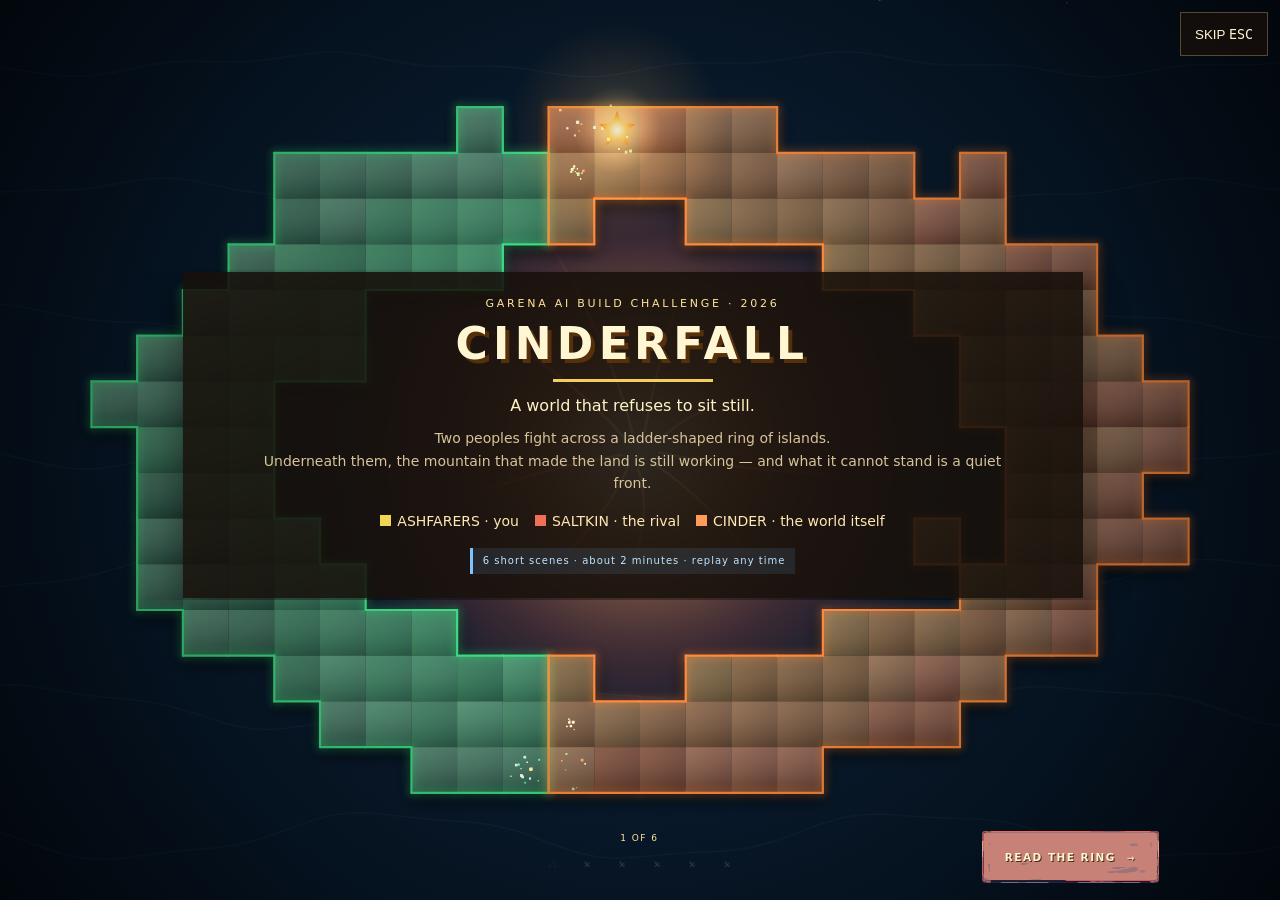
==== commit 3f36f0e6: "Rules updates" ====
--- a/index.html
+++ b/index.html
@@ -8,7 +8,7 @@
 </head>
 <body>
 
-<div id="app">
+<div id="app" aria-busy="false">
 
   <!-- ================= TOP BAR ================= -->
   <header id="topbar">
@@ -70,17 +70,17 @@
 
     <aside id="rail">
 
-      <nav class="tabs">
-        <button class="tab active" data-tab="orders">ORDERS</button>
-        <button class="tab" data-tab="chronicle">CHRONICLE</button>
-        <button class="tab" data-tab="console">CINDER</button>
+      <nav class="tabs" role="tablist" aria-label="Game panels">
+        <button class="tab active" data-tab="orders" role="tab" aria-selected="true">ORDERS</button>
+        <button class="tab" data-tab="chronicle" role="tab" aria-selected="false">CHRONICLE</button>
+        <button class="tab" data-tab="console" role="tab" aria-selected="false">CINDER</button>
       </nav>
 
       <!-- ---------- ORDERS ---------- -->
       <div class="panel active" id="tab-orders">
         <div class="treasury">
           <div class="tre-row">
-            <span>INCOME</span>
+            <span>AVAILABLE</span>
             <b id="hud-income">0</b>
           </div>
           <div class="spend-track"><div class="spend-fill" id="hud-spendfill"></div></div>
@@ -88,31 +88,46 @@
             <span>spent <b id="hud-spent">0</b></span>
             <span>left <b id="hud-left">0</b></span>
           </div>
-        </div>
-
+          <div class="tre-row small reserve-row">
+            <span>income <b id="hud-gross">0</b></span>
+            <span>reserve <b id="hud-reserve">0</b> / 6</span>
+          </div>
+          <div class="tre-row small command-row">
+            <span>FIELD COMMANDS <b id="hud-command-used">0</b> / 2</span>
+            <span>free <b id="hud-command-left">2</b></span>
+          </div>
+        </div>
+
+        <div id="player-effort" class="effort-status">OPENING CALL</div>
         <div id="saltkin-intent" class="ai-intent">SALTKIN AI · heuristic doctrine</div>
+        <button id="btn-tutorial" class="mini tutorial-replay">HOW TO PLAY</button>
 
         <div class="tools">
-          <button class="tool active" data-tool="expand">
+          <button class="tool active" data-tool="expand" aria-pressed="true">
             <kbd>1</kbd><span class="tname">EXPAND</span><span class="tcost" id="cost-expand">2</span>
             <em>claim empty land beside you</em>
           </button>
-          <button class="tool" data-tool="fortify">
-            <kbd>2</kbd><span class="tname">FORTIFY</span><span class="tcost" id="cost-fortify">1</span>
-            <em>+2 strength on a square you hold</em>
+          <button class="tool" data-tool="fortify" aria-pressed="false">
+            <kbd>2</kbd><span class="tname">FORTIFY</span><span class="tcost" id="cost-fortify">2</span>
+            <em>+1 strength, supplied only, cap 6</em>
           </button>
-          <button class="tool" data-tool="raid">
+          <button class="tool" data-tool="raid" aria-pressed="false">
             <kbd>3</kbd><span class="tname">RAID</span><span class="tcost" id="cost-raid">3</span>
             <em>strike an enemy square beside you</em>
           </button>
         </div>
 
+        <button id="btn-support" class="support-btn" disabled>
+          <b>OPERATION SUPPORT · +2</b>
+          <span>Queue a chained Expand or coordinated Raid</span>
+        </button>
+
         <div class="orders-head"><span>QUEUED</span><button id="btn-clear" class="mini">clear</button></div>
         <ul id="orderlist"></ul>
 
         <div class="mods" id="modlist"></div>
 
-        <button id="btn-end" class="btn primary big">END TURN <kbd>⏎</kbd></button>
+        <button id="btn-end" class="btn primary big"><span id="btn-end-label">END TURN</span> <kbd>⏎</kbd></button>
       </div>
 
       <!-- ---------- CHRONICLE ---------- -->
@@ -189,6 +204,25 @@
   </main>
 </div>
 
+<!-- ================= AI THINKING ================= -->
+<div id="ai-thinking" class="hidden" role="status" aria-live="polite" aria-hidden="true">
+  <div class="thinking-scrim"></div>
+  <section class="thinking-card" aria-label="AI is thinking">
+    <div class="thinking-emblem" aria-hidden="true">
+      <i class="ember e1"></i><i class="ember e2"></i><i class="ember e3"></i>
+      <span class="thinking-core"></span>
+      <span class="thinking-orbit o1"></span><span class="thinking-orbit o2"></span>
+    </div>
+    <div class="thinking-copy">
+      <div id="thinking-kicker" class="thinking-kicker">SALTKIN WAR COUNCIL</div>
+      <h2 id="thinking-title">Reading the ring</h2>
+      <p id="thinking-detail">Tracing supplied routes before the orders are sealed.</p>
+      <div class="thinking-track" aria-hidden="true"><i></i><i></i><i></i><i></i><i></i></div>
+      <small id="thinking-elapsed">The table is locked while the rival thinks.</small>
+    </div>
+  </section>
+</div>
+
 <!-- ================= COLD OPEN ================= -->
 <div id="intro">
   <canvas id="introcanvas"></canvas>
@@ -205,104 +239,187 @@
         <div class="hero-rule"></div>
         <p class="hero-line">A world that refuses to sit still.</p>
         <p class="hero-sub">
-          Two peoples fight over a ring of islands.<br>
-          Underneath them, the mountain that made those islands is still working —
-          and what it cannot stand is a quiet map.
+          Two peoples fight across a ladder-shaped ring of islands.<br>
+          Underneath them, the mountain that made the land is still working —
+          and what it cannot stand is a quiet front.
         </p>
         <div class="hero-legend">
           <span><i class="dot jade"></i>ASHFARERS · you</span>
           <span><i class="dot molten"></i>SALTKIN · the rival</span>
           <span><i class="dot fire"></i>CINDER · the world itself</span>
         </div>
-      </div>
-    </section>
-
-    <!-- 2. the story -->
+        <div class="intro-length">6 short scenes · about 2 minutes · replay any time</div>
+      </div>
+    </section>
+
+    <!-- 2. read the map -->
     <section class="slide" data-slide="1">
-      <div class="sheet">
-        <div class="sheet-kicker">THE WORLD</div>
-        <h2>A mountain that makes land, and takes it back</h2>
-        <div class="cols">
-          <div>
-            <p>Far out in a warm sea there is a ring of islands. They were not always there. They were made, one by one, by a mountain that still lives under the water. The people who live there call it <b>Cinder</b>.</p>
-            <p>Cinder is still working. It pushes new islands up out of the sea. It pulls old ones back down. Ash from its mouth falls on the water and turns to the richest soil anyone has ever farmed. Land here is young, and it is generous, and <b>it does not stay</b>.</p>
-          </div>
-          <div>
-            <p>Two peoples share the ring. The <b class="c-jade">Ashfarers</b> came first and learned to farm the ash fields. The <b class="c-molten">Saltkin</b> came later, by sea, and took the high ground. Neither of them is evil. The problem is simpler than that: there is not enough steady ground for both, and every season there is less.</p>
-            <p class="pull">Cinder does not care who wins. What Cinder cannot stand is stillness — a quiet sea, a settled border, two peoples who have stopped moving. So when the fighting stops, the mountain does something about it.</p>
-          </div>
-        </div>
-        <div class="beacon-note">
-          <div class="bn-star">★</div>
-          <div>
-            <b>THE BEACON.</b> Somewhere on the ring a fire burns on a stone tower. Nobody lit it. Holding it means good harvests and a claim to the ring — but the Beacon is Cinder's, and Cinder moves it. Settle into a quiet stalemate and one night the fire goes out and relights in open ground, exactly between you. That is how the mountain starts a war without touching anybody.
-          </div>
-        </div>
-      </div>
-    </section>
-
-    <!-- 3. how to play -->
+      <div class="sheet lesson-sheet">
+        <div class="sheet-kicker">1 / 5 · READ THE RING</div>
+        <h2>Two fronts. Two cross-bridges. One enemy rear.</h2>
+        <div class="lesson-layout">
+          <div class="lesson-visual ladder-lesson">
+            <svg viewBox="0 0 520 245" role="img" aria-label="Two-route ladder map with cross-bridges">
+              <path class="demo-route north" d="M66 62 H454"></path>
+              <path class="demo-route south" d="M66 183 H454"></path>
+              <path class="demo-bridge" d="M190 62 V183 M330 62 V183"></path>
+              <g class="demo-nodes">
+                <rect class="demo-cap ash" x="42" y="41" width="48" height="42"></rect>
+                <rect x="165" y="41" width="50" height="42"></rect>
+                <rect class="relay" x="305" y="41" width="50" height="42"></rect>
+                <rect class="demo-cap salt" x="430" y="41" width="48" height="42"></rect>
+                <rect class="demo-cap ash" x="42" y="162" width="48" height="42"></rect>
+                <rect class="relay" x="165" y="162" width="50" height="42"></rect>
+                <rect x="305" y="162" width="50" height="42"></rect>
+                <rect class="demo-cap salt" x="430" y="162" width="48" height="42"></rect>
+              </g>
+              <text x="38" y="28">ASHFARERS</text><text x="401" y="28">SALTKIN</text>
+              <text x="217" y="52">NORTH · HIGH / SHORT</text>
+              <text x="209" y="176">SOUTH · FERTILE / LONG</text>
+              <text class="relay-label" x="302" y="107">RELAY</text>
+              <path id="flank-path" d="M76 62 H330 V183 H388" fill="none"></path>
+              <circle class="demo-scout" r="9">
+                <animateMotion dur="5s" repeatCount="indefinite"><mpath href="#flank-path"></mpath></animateMotion>
+              </circle>
+            </svg>
+            <div class="visual-caption">Break NORTH → cross at the eastern bridge → enter the SOUTH rear.</div>
+          </div>
+          <div class="lesson-copy">
+            <div class="rule-step"><b>Choose a front.</b><span>The high route is shorter; the fertile route pays more income.</span></div>
+            <div class="rule-step"><b>Use bridges to flank.</b><span>A cross-bridge is not a third capital route. It lets a breakthrough reach the other front's rear.</span></div>
+            <div class="rule-step"><b>Take the Relay.</b><span>Each bridge lands on a two-tile Supply Relay. It is a tactical objective, not an income tile.</span></div>
+            <div class="rule-step beacon-step"><b>Watch the Beacon.</b><span>Both capitals begin equally far from its opening route.</span></div>
+          </div>
+        </div>
+      </div>
+    </section>
+
+    <!-- 3. fund a turn -->
     <section class="slide" data-slide="2">
-      <div class="sheet">
-        <div class="sheet-kicker">HOW TO PLAY</div>
-        <h2>Six numbers a square, and one comparison</h2>
-
-        <div class="rulegrid">
-
-          <div class="rule">
-            <div class="rule-h"><span class="rn">1</span>SPEND YOUR INCOME</div>
-            <p>Each turn you earn the <b>fertility</b> of every square you hold and can still reach. Spend it all — nothing carries over.</p>
-            <ul class="orders">
-              <li class="o-expand"><b>EXPAND</b><em>claim empty land next to yours, at strength 1</em><span>2</span></li>
-              <li class="o-fortify"><b>FORTIFY</b><em>add 2 strength to a square you hold</em><span>1</span></li>
-              <li class="o-raid"><b>RAID</b><em>attack an enemy square next to yours</em><span>3</span></li>
+      <div class="sheet lesson-sheet">
+        <div class="sheet-kicker">2 / 5 · FUND A TURN</div>
+        <h2>Income buys action quality, not extra commands.</h2>
+        <div class="lesson-layout">
+          <div class="lesson-visual economy-lesson">
+            <div class="income-readout"><span>SUPPLIED FERTILITY</span><b>8</b><i>income</i></div>
+            <div class="command-demo">
+              <div class="command-token first"><b>1</b><span>EXPAND</span><em>−2</em></div>
+              <div class="command-token second"><b>2</b><span>RAID</span><em>−3</em><small>−2 MOBILIZE</small></div>
+            </div>
+            <div class="reserve-demo"><span class="grain g1"></span><span class="grain g2"></span><b>2 unused</b><i>→</i><span class="reserve-crate">1 RESERVE</span></div>
+            <div class="visual-caption">You may afford more, but the third Field Command never appears.</div>
+          </div>
+          <div class="lesson-copy">
+            <p class="lesson-lead">At the start of the turn, add the fertility of every <b>supplied</b> square. Current income is spent before stored Reserve.</p>
+            <ul class="orders lesson-orders">
+              <li class="o-expand"><b>EXPAND</b><em>claim adjacent empty land at strength 1</em><span>2</span></li>
+              <li class="o-fortify"><b>FORTIFY</b><em>+1 strength, once per tile, supplied, cap 6</em><span>2</span></li>
+              <li class="o-raid"><b>RAID</b><em>attack an adjacent enemy tile</em><span>3</span></li>
             </ul>
-          </div>
-
-          <div class="rule">
-            <div class="rule-h"><span class="rn">2</span>COMBAT IS ONE COMPARISON</div>
-            <div class="eq">
-              <div><span class="lbl">ATTACK</span><span>strength of the square you attack from <b>+&nbsp;3</b></span></div>
-              <div><span class="lbl">DEFENCE</span><span>strength of the target <b>+&nbsp;its height</b></span></div>
+            <div class="rule-step"><b>Two command slots.</b><span>Every Expand, Fortify or Raid uses one. The second slot also costs 2 supply to mobilize.</span></div>
+            <div class="rule-step"><b>Save what remains.</b><span>Every 2 unspent current income becomes 1 Reserve, capped at 6.</span></div>
+          </div>
+        </div>
+      </div>
+    </section>
+
+    <!-- 4. commit an effort -->
+    <section class="slide" data-slide="3">
+      <div class="sheet lesson-sheet">
+        <div class="sheet-kicker">3 / 5 · COMMIT THE EFFORT</div>
+        <h2>Concentrate both commands to create a breakthrough.</h2>
+        <div class="lesson-layout">
+          <div class="lesson-visual effort-lesson">
+            <div class="effort-title"><b>MAIN EFFORT: NORTH</b><span>HORIZON · 3 TURNS</span></div>
+            <div class="march-track">
+              <span class="march-tile home">CAP</span><span class="march-tile one">1</span><span class="march-tile two">2</span><span class="march-tile goal">RELAY</span>
+              <i class="march-unit u1"></i><i class="march-unit u2"></i>
             </div>
-            <p>Higher attack takes the square at strength 1, and the attacking square loses 2. Otherwise the attack fails and the defender loses 1.</p>
-            <p class="quiet">No dice, no unit types. All of the surprise in this game comes from the mountain, not from luck here.</p>
-          </div>
-
-          <div class="rule">
-            <div class="rule-h"><span class="rn">3</span>SUPPLY</div>
-            <p>A square only counts if you can trace a path of <b>your own land</b> back to your capital. Cut-off squares earn nothing and lose 1 strength a turn until they are empty.</p>
-            <p class="quiet">Which is why splitting a territory in half hurts more than destroying part of it.</p>
-          </div>
-
-          <div class="rule accent">
-            <div class="rule-h"><span class="rn">4</span>THE MOUNTAIN ACTS</div>
-            <p>Every <b>3 turns</b> Cinder reads the match and does one thing to the world: an eruption, a sinking coast, a new island, the fire moving, the high ground going cold.</p>
-            <p>It always <b>warns you one turn early</b>, and it always says what you did to deserve it. You are never surprised by a disaster you had no chance to prepare for.</p>
-          </div>
-
-          <div class="rule win">
-            <div class="rule-h"><span class="rn">5</span>WINNING</div>
-            <p>Reach <b>10 Beacon Points</b> — one for each turn you end holding the Beacon — or hold the most land after <b>25 turns</b>.</p>
-          </div>
-
-          <div class="rule">
-            <div class="rule-h"><span class="rn">6</span>CONTROLS</div>
-            <p>Pick a tool with <kbd>1</kbd> <kbd>2</kbd> <kbd>3</kbd>, then click the map. Click a queued order to remove it, or right-click the square. <kbd>⏎</kbd> ends the turn.</p>
-            <p class="quiet">Both sides give orders at the same time, in secret, and everything resolves together.</p>
-          </div>
-
+            <div class="support-callout"><b>MARCH SUPPLY · −2</b><span>follow-through starts at strength <strong>2</strong></span></div>
+            <div class="redeploy-callout"><span>After the lock:</span><b>REDEPLOY + ACTION = 2 COMMANDS · −2 supply</b></div>
+          </div>
+          <div class="lesson-copy">
+            <div class="rule-step"><b>Your first order names the front.</b><span>NORTH or SOUTH becomes the main effort for 3 turns. Active orders stay on that route.</span></div>
+            <div class="rule-step"><b>Chain an advance.</b><span>Spend both commands on two connected Expands to move two tiles in one turn.</span></div>
+            <div class="rule-step"><b>Fund March Supply.</b><span>Pay 2 more supply and the second new tile begins at strength 2 instead of 1.</span></div>
+            <div class="rule-step"><b>Changing direction has weight.</b><span>After the horizon expires, redeployment consumes one command; only one action remains that turn.</span></div>
+          </div>
+        </div>
+      </div>
+    </section>
+
+    <!-- 5. combat and supply -->
+    <section class="slide" data-slide="4">
+      <div class="sheet lesson-sheet">
+        <div class="sheet-kicker">4 / 5 · BREAK AND CUT</div>
+        <h2>Attack from two directions, then sever the Relay.</h2>
+        <div class="lesson-layout">
+          <div class="lesson-visual battle-lesson">
+            <svg viewBox="0 0 520 230" role="img" aria-label="Two supplied attacks converge on one defended tile">
+              <defs><marker id="arrow-fire" viewBox="0 0 10 10" refX="9" refY="5" markerWidth="7" markerHeight="7" orient="auto-start-reverse"><path d="M0 0 L10 5 L0 10 z"></path></marker></defs>
+              <rect class="battle-source" x="55" y="38" width="74" height="60"></rect>
+              <rect class="battle-source" x="55" y="139" width="74" height="60"></rect>
+              <rect class="battle-target" x="322" y="88" width="82" height="70"></rect>
+              <path class="attack-line a1" d="M130 70 C210 70 230 110 320 120"></path>
+              <path class="attack-line a2" d="M130 170 C210 170 230 135 320 125"></path>
+              <text x="75" y="73">STR 2</text><text x="75" y="174">STR 2</text><text x="338" y="118">STR 4</text><text x="341" y="139">HIGH 1</text>
+              <text class="supply-tag" x="45" y="220">SUPPLIED SOURCES</text>
+              <text class="relay-tag" x="419" y="117">R</text>
+            </svg>
+            <div class="combat-math"><span>2 + 3</span><b>+2 COORDINATION</b><strong>+1 SIEGE</strong><i>&gt;</i><span>4 + 1</span></div>
+            <div class="cutoff-chain"><span class="relay-box">RELAY TAKEN</span><i>→</i><span>NO INCOME</span><i>→</i><span>NO FORTIFY</span><i>→</i><span>STR −1 / TURN</span></div>
+          </div>
+          <div class="lesson-copy">
+            <div class="rule-step"><b>One deterministic comparison.</b><span>Attack = source strength + 3. Defence = target strength + height. Attack must be strictly higher; a tie holds.</span></div>
+            <div class="rule-step"><b>Coordinate.</b><span>Two different supplied sources attacking one tile add +2. Siege Support costs 2 for another +1.</span></div>
+            <div class="rule-step"><b>Cut the path home.</b><span>Supply traces through your own land and its Relay back to the capital. Capture the rear Relay to isolate the front.</span></div>
+            <div class="rule-step beacon-step"><b>Supply decides scoring.</b><span>Cut-off land earns no fertility, cannot Fortify and loses 1 strength each turn. An unsupplied Beacon scores nothing.</span></div>
+          </div>
+        </div>
+      </div>
+    </section>
+
+    <!-- 6. world and victory -->
+    <section class="slide" data-slide="5">
+      <div class="sheet lesson-sheet">
+        <div class="sheet-kicker">5 / 5 · CINDER AND VICTORY</div>
+        <h2>The rival plans in secret. The mountain warns before it moves.</h2>
+        <div class="lesson-layout">
+          <div class="lesson-visual cinder-lesson">
+            <div class="turn-sequence">
+              <div><b>1</b><span>QUEUE</span><small>1 / 2 / 3 + map</small></div>
+              <i>→</i><div><b>2</b><span>SALTKIN</span><small>secret orders</small></div>
+              <i>→</i><div><b>3</b><span>RESOLVE</span><small>simultaneous</small></div>
+            </div>
+            <div class="event-timeline">
+              <span class="timeline-turn">TURN 2</span><b class="warning-rune">⚠ WARNING · NORTH COAST</b><i></i><span class="timeline-turn">TURN 3</span><b class="event-rune">CINDER ACTS</b>
+            </div>
+            <div class="victory-demo"><span class="beacon-flame">★</span><b>10 SUPPLIED BEACON POINTS</b><em>or most land after 25 resolved turns</em></div>
+          </div>
+          <div class="lesson-copy">
+            <div class="rule-step"><b>Orders are simultaneous.</b><span>The Saltkin AI sees the public map, not your current queue. Once you end the turn, both plans resolve together.</span></div>
+            <div class="rule-step"><b>Every third turn, Director considers the world.</b><span>It tests safe candidates, explains its evidence and posts a one-turn warning before any event fires.</span></div>
+            <div class="rule-step"><b>Stillness raises Cinder Pressure.</b><span>Two quiet turns warn you; continued stagnation erodes oversized forts and can open a temporary bridge. Territorial change resets it.</span></div>
+            <div class="controls-strip"><kbd>1</kbd> Expand <kbd>2</kbd> Fortify <kbd>3</kbd> Raid <kbd>Enter</kbd> End turn <kbd>Esc</kbd> Clear queue</div>
+          </div>
         </div>
       </div>
     </section>
 
     <nav class="intro-nav">
-      <div class="dots">
-        <i class="dot-nav active" data-go="0"></i>
-        <i class="dot-nav" data-go="1"></i>
-        <i class="dot-nav" data-go="2"></i>
-      </div>
-      <button id="intro-next" class="btn primary big">THE WORLD <kbd>→</kbd></button>
+      <button id="intro-back" class="btn intro-back" disabled>BACK <kbd>←</kbd></button>
+      <div class="intro-position">
+        <span id="intro-progress">1 OF 6</span>
+        <div class="dots" aria-label="Tutorial pages">
+          <button class="dot-nav active" type="button" data-go="0" aria-label="Introduction" aria-current="step"></button>
+          <button class="dot-nav" type="button" data-go="1" aria-label="Read the map"></button>
+          <button class="dot-nav" type="button" data-go="2" aria-label="Fund a turn"></button>
+          <button class="dot-nav" type="button" data-go="3" aria-label="Commit the effort"></button>
+          <button class="dot-nav" type="button" data-go="4" aria-label="Combat and supply"></button>
+          <button class="dot-nav" type="button" data-go="5" aria-label="Cinder and victory"></button>
+        </div>
+      </div>
+      <button id="intro-next" class="btn primary intro-next">READ THE RING <kbd>→</kbd></button>
     </nav>
 
   </div>
--- a/css/style.css
+++ b/css/style.css
@@ -179,15 +179,21 @@
 }
 
 #stage{flex:1;display:flex;min-height:0;gap:10px;padding:10px}
-#board-col{flex:1;display:flex;flex-direction:column;min-width:0;gap:10px}
+#board-col{flex:1;display:flex;flex-direction:column;min-width:0;gap:10px;position:relative}
 
 #warnbar{
   display:flex;
   align-items:center;
   gap:12px;
+  position:absolute;
+  z-index:8;
+  top:10px;
+  left:10px;
+  right:10px;
   padding:10px 14px;
   background:rgba(81,31,18,.82);
   border-image-source:var(--ui-red);
+  pointer-events:none;
 }
 
 .warn-icon{
@@ -300,7 +306,7 @@
 #feed .fe.beacon .fe-x{color:#fff08c}
 
 #rail{
-  flex:0 0 326px;
+  flex:0 0 clamp(300px,24vw,350px);
   display:flex;
   flex-direction:column;
   min-height:0;
@@ -383,6 +389,14 @@
 .tre-row b{color:#fff7d0;font-size:18px}
 .tre-row.small{margin-top:7px;font-size:10px;letter-spacing:.06em}
 .tre-row.small b{font-size:12px}
+.tre-row.reserve-row{color:#b9dfff}
+.tre-row.reserve-row b{color:#dff3ff}
+.tre-row.command-row{
+  margin-top:8px;
+  padding-top:7px;
+  border-top:1px solid rgba(255,224,138,.18);
+  color:var(--gold);
+}
 
 .spend-track{
   height:14px;
@@ -404,7 +418,7 @@
 
 .spend-fill.over{background:linear-gradient(90deg, rgba(239,111,87,.85), rgba(255,203,131,.92))}
 
-.ai-intent{
+.ai-intent,.effort-status{
   padding:7px 10px;
   margin-bottom:10px;
   background:rgba(255,245,214,.08);
@@ -413,7 +427,35 @@
   letter-spacing:.12em;
 }
 
+.effort-status{
+  background:rgba(86,137,186,.16);
+  color:#bfe4ff;
+  border-left:3px solid rgba(126,195,255,.72);
+}
+
+.effort-status.redeploy{
+  background:rgba(239,111,87,.14);
+  color:#ffd0b5;
+  border-left-color:var(--red);
+}
+
 .tools{display:flex;flex-direction:column;gap:7px;margin-bottom:12px}
+
+.support-btn{
+  width:100%;
+  margin:-3px 0 12px;
+  padding:9px 11px;
+  text-align:left;
+  color:#ffe7a5;
+  background:rgba(255,214,90,.10);
+  border:1px solid rgba(255,224,138,.28);
+  cursor:pointer;
+}
+
+.support-btn b{display:block;font-size:10.5px;letter-spacing:.12em}
+.support-btn span{display:block;margin-top:2px;font-size:10px;color:var(--ink-dim)}
+.support-btn.active{background:rgba(239,111,87,.18);border-color:rgba(255,155,103,.72);color:#fff1c2}
+.support-btn:disabled{cursor:default;opacity:.42}
 
 .tool{
   position:relative;
@@ -473,7 +515,30 @@
 
 #orderlist li:hover{background:rgba(255,245,214,.15)}
 #orderlist li .oc{margin-left:auto;color:#ffe68a;font-size:10.5px}
+.order-remove{
+  width:26px;
+  height:26px;
+  display:grid;
+  place-items:center;
+  border:1px solid rgba(255,225,150,.24);
+  background:rgba(94,37,25,.45);
+  color:#ffd5bc;
+  cursor:pointer;
+  font:700 16px/1 system-ui,sans-serif;
+}
+.order-remove:hover{background:rgba(180,61,40,.5);border-color:#ef947f}
 #orderlist .empty{color:var(--ink-faint);background:none;cursor:default}
+#orderlist .redeploy,#orderlist .mobilize,#orderlist .support{
+  cursor:default;
+  color:#ffd0b5;
+  background:rgba(239,111,87,.13);
+  border-left:3px solid var(--red);
+}
+#orderlist .mobilize{color:#bfe4ff;background:rgba(86,137,186,.14);border-left-color:#7ec3ff}
+#orderlist .support{color:#fff0ad;background:rgba(255,214,90,.13);border-left-color:var(--gold)}
+#orderlist .redeploy:hover{background:rgba(239,111,87,.13)}
+#orderlist .mobilize:hover{background:rgba(86,137,186,.14)}
+#orderlist .support:hover{background:rgba(255,214,90,.13)}
 
 .mods{display:flex;flex-wrap:wrap;gap:6px;margin-bottom:14px}
 .mod{
@@ -511,6 +576,27 @@
 
 .mini.solid,.mini.primary{border-image-source:var(--ui-red);color:#fff4d0;text-shadow:1px 1px 0 rgba(54,31,10,.9)}
 
+.btn:disabled,.mini:disabled,.tool:disabled,.tab:disabled{
+  cursor:not-allowed;
+  filter:grayscale(.42);
+  opacity:.48;
+}
+
+button:focus-visible,select:focus-visible,input:focus-visible,[tabindex]:focus-visible{
+  outline:3px solid #fff0a6;
+  outline-offset:3px;
+  filter:drop-shadow(0 0 7px rgba(255,214,90,.65));
+}
+
+.tutorial-replay{
+  width:100%;
+  margin:-3px 0 10px;
+  color:#3a2413;
+}
+
+#app.turn-locked #canvas-wrap{cursor:wait}
+#app.turn-locked .tool,#app.turn-locked #orderlist{cursor:wait}
+
 .con-block{
   padding:10px 12px;
   margin-bottom:12px;
@@ -543,10 +629,96 @@
   font-size:11px;
 }
 
+/* AI thinking never changes the board's geometry. The fixed veil intercepts
+   input without scaling the canvas, so pointer hit testing stays exact. */
+#ai-thinking{
+  position:fixed;
+  inset:0;
+  z-index:24;
+  display:grid;
+  place-items:center;
+  padding:20px;
+  cursor:wait;
+}
+
+.thinking-scrim{
+  position:absolute;
+  inset:0;
+  background:
+    radial-gradient(circle at 50% 48%,rgba(255,128,54,.12),transparent 36%),
+    rgba(4,8,14,.72);
+  backdrop-filter:blur(3px) saturate(.75);
+}
+
+.thinking-card{
+  position:relative;
+  width:min(620px,92vw);
+  display:grid;
+  grid-template-columns:150px minmax(0,1fr);
+  align-items:center;
+  gap:24px;
+  padding:28px 32px;
+  border:16px solid transparent;
+  border-image-source:var(--ui-panel);
+  border-image-slice:64;
+  border-image-width:14px;
+  background:rgba(30,20,13,.96);
+  box-shadow:0 26px 80px rgba(0,0,0,.7),0 0 50px rgba(255,116,49,.12);
+}
+
+.thinking-emblem{position:relative;width:136px;height:136px;margin:auto}
+.thinking-core{
+  position:absolute;
+  inset:42px;
+  border-radius:50%;
+  background:radial-gradient(circle at 38% 32%,#fff7c7 0 10%,#ffae4e 24%,#e65026 54%,#471710 72%);
+  box-shadow:0 0 20px #ff9c47,0 0 46px rgba(239,89,43,.52);
+  animation:thinking-breathe 1.35s ease-in-out infinite;
+}
+
+.thinking-orbit{
+  position:absolute;
+  inset:20px;
+  border:2px dashed rgba(255,224,138,.5);
+  border-radius:50%;
+  animation:thinking-spin 6s linear infinite;
+}
+
+.thinking-orbit.o2{inset:5px;border-color:rgba(124,183,255,.28);animation-duration:10s;animation-direction:reverse}
+.thinking-orbit:before,.thinking-orbit:after{
+  content:"";
+  position:absolute;
+  width:12px;height:12px;
+  top:9px;left:9px;
+  background:var(--gold);
+  box-shadow:0 0 12px var(--gold);
+}
+.thinking-orbit:after{top:auto;left:auto;right:9px;bottom:9px;background:var(--red);box-shadow:0 0 12px var(--red)}
+
+.ember{position:absolute;width:5px;height:5px;background:#ffce6d;box-shadow:0 0 8px #ff7a38;animation:ember-rise 2.1s ease-in infinite}
+.ember.e1{left:39px;top:70px}.ember.e2{left:72px;top:58px;animation-delay:.65s}.ember.e3{left:97px;top:78px;animation-delay:1.15s}
+.thinking-kicker{font-size:10px;letter-spacing:.22em;color:#ffcf75;font-weight:800}
+.thinking-copy h2{margin:7px 0 6px;font-size:25px;letter-spacing:.07em;color:#fff6d5}
+.thinking-copy p{min-height:42px;color:var(--ink-dim);line-height:1.55}
+.thinking-copy small{display:block;margin-top:9px;color:var(--ink-faint);font:10px/1.4 ui-monospace,monospace}
+.thinking-track{display:flex;gap:7px;margin-top:14px}
+.thinking-track i{height:5px;flex:1;background:rgba(255,240,190,.12);overflow:hidden;position:relative}
+.thinking-track i:after{content:"";position:absolute;inset:0;background:linear-gradient(90deg,var(--red),var(--gold));transform:translateX(-105%);animation:thinking-scan 2.2s ease-in-out infinite}
+.thinking-track i:nth-child(2):after{animation-delay:.16s}.thinking-track i:nth-child(3):after{animation-delay:.32s}.thinking-track i:nth-child(4):after{animation-delay:.48s}.thinking-track i:nth-child(5):after{animation-delay:.64s}
+#ai-thinking.director .thinking-core{background:radial-gradient(circle at 38% 32%,#fff4ba 0 10%,#ff7841 27%,#7b2521 55%,#201018 74%)}
+#ai-thinking.director .thinking-orbit{border-color:rgba(255,112,75,.55)}
+#ai-thinking.fallback .thinking-track i:after{background:linear-gradient(90deg,#8a7a62,#e4d2aa)}
+
+@keyframes thinking-breathe{50%{transform:scale(1.16);filter:brightness(1.24)}}
+@keyframes thinking-spin{to{transform:rotate(360deg)}}
+@keyframes thinking-scan{0%,18%{transform:translateX(-105%)}55%,100%{transform:translateX(105%)}}
+@keyframes ember-rise{0%{transform:translate(0,15px) scale(.7);opacity:0}28%{opacity:1}100%{transform:translate(8px,-55px) scale(.15);opacity:0}}
+
 #intro{
   position:fixed;
   inset:0;
   z-index:25;
+  overflow:hidden;
   background:rgba(7,12,20,.82);
   backdrop-filter:blur(4px);
 }
@@ -563,10 +735,11 @@
 
 .skip{
   position:absolute;
-  top:18px;
-  right:18px;
+  top:max(12px,env(safe-area-inset-top));
+  right:max(12px,env(safe-area-inset-right));
   z-index:2;
-  padding:8px 12px;
+  min-height:44px;
+  padding:8px 14px;
   background:rgba(24,16,10,.72);
   color:#fff4d0;
   border:1px solid rgba(255,225,150,.28);
@@ -575,20 +748,33 @@
 .intro-stage{
   position:relative;
   z-index:2;
-  display:flex;
-  height:100%;
-  flex-direction:column;
-  justify-content:center;
-  align-items:center;
-  padding:40px 20px;
+  display:grid;
+  grid-template-rows:minmax(0,1fr) auto;
+  height:100vh;
+  height:100dvh;
+  min-height:0;
+  padding:52px 20px max(16px,env(safe-area-inset-bottom));
 }
 
 .slide{
   display:none;
   width:min(1040px,92vw);
-}
-
-.slide.active{display:block}
+  max-height:100%;
+  min-height:0;
+  justify-self:center;
+  align-self:center;
+  overflow-y:auto;
+  overscroll-behavior:contain;
+  scrollbar-gutter:stable;
+  padding:2px 6px;
+}
+
+.slide.active{display:block;animation:intro-arrive .34s ease-out both}
+
+@keyframes intro-arrive{
+  from{opacity:0;transform:translateY(9px)}
+  to{opacity:1;transform:translateY(0)}
+}
 
 .hero,.sheet{
   padding:24px 28px;
@@ -619,6 +805,16 @@
   line-height:1.6;
 }
 .hero-legend{display:flex;gap:16px;justify-content:center;flex-wrap:wrap;margin-top:16px;color:#ffe8b2}
+.intro-length{
+  display:inline-block;
+  margin-top:17px;
+  padding:6px 10px;
+  color:#bfe4ff;
+  background:rgba(86,137,186,.16);
+  border-left:3px solid #7ec3ff;
+  font-size:10px;
+  letter-spacing:.1em;
+}
 
 .dot{display:inline-block;width:11px;height:11px;margin-right:6px}
 .dot.jade{background:#f3d554}
@@ -674,20 +870,119 @@
 .lbl{display:block;font-size:10px;letter-spacing:.18em;color:#ffe59b;margin-bottom:4px}
 .quiet{font-size:11px;color:var(--ink-faint)}
 
+.lesson-sheet{max-width:1040px;margin:auto}
+.lesson-layout{
+  display:grid;
+  grid-template-columns:minmax(0,1.08fr) minmax(300px,.92fr);
+  gap:22px;
+  align-items:stretch;
+}
+
+.lesson-visual{
+  position:relative;
+  min-height:300px;
+  padding:18px;
+  overflow:hidden;
+  background:linear-gradient(rgba(255,255,255,.025),rgba(0,0,0,.08)),rgba(7,17,29,.72);
+  border:1px solid rgba(124,183,255,.2);
+  box-shadow:inset 0 0 32px rgba(0,0,0,.35);
+}
+
+.lesson-visual:before{
+  content:"";
+  position:absolute;
+  inset:0;
+  pointer-events:none;
+  background:repeating-linear-gradient(0deg,transparent 0 19px,rgba(255,255,255,.018) 20px);
+}
+
+.lesson-copy{display:flex;flex-direction:column;gap:9px;justify-content:center}
+.lesson-lead{color:#f7e4b6;line-height:1.55;margin-bottom:2px}
+.rule-step{display:grid;gap:3px;padding:10px 12px;background:rgba(255,245,214,.055);border-left:3px solid rgba(124,183,255,.62)}
+.rule-step b{color:#fff0b6;letter-spacing:.04em}
+.rule-step span{color:var(--ink-dim);font-size:12px;line-height:1.45}
+.rule-step.beacon-step{border-left-color:var(--gold);background:rgba(245,212,90,.08)}
+.visual-caption{position:relative;margin-top:3px;text-align:center;color:#bfe4ff;font-size:11px;letter-spacing:.04em}
+
+.ladder-lesson svg,.battle-lesson svg{position:relative;display:block;width:100%;height:auto;overflow:visible}
+.ladder-lesson svg text,.battle-lesson svg text{fill:#d7c59e;font:bold 11px ui-monospace,monospace;letter-spacing:.06em}
+.demo-route,.demo-bridge{fill:none;stroke:#69778a;stroke-width:12;stroke-linecap:square}
+.demo-route.north{stroke:#8790a0}.demo-route.south{stroke:#607d69}.demo-bridge{stroke:#a36b45;stroke-width:8;stroke-dasharray:5 4}
+.demo-nodes rect{fill:#394355;stroke:#b8c3d5;stroke-width:2}
+.demo-nodes .demo-cap.ash{fill:#8d7c22;stroke:#f3d554}.demo-nodes .demo-cap.salt{fill:#7f382c;stroke:#ef947f}
+.demo-nodes .relay{fill:#4e3422;stroke:#ffe08a;stroke-width:4;animation:relay-pulse 1.7s ease-in-out infinite}
+.relay-label{fill:#ffe08a !important}.demo-scout{fill:#fff4bf;stroke:#3ddc84;stroke-width:5;filter:drop-shadow(0 0 7px #3ddc84)}
+@keyframes relay-pulse{50%{filter:brightness(1.7);stroke-width:7}}
+
+.economy-lesson{display:flex;flex-direction:column;justify-content:center;gap:15px}
+.income-readout{display:grid;grid-template-columns:1fr auto;align-items:end;padding:12px 14px;background:rgba(164,222,99,.09);border-left:4px solid var(--green)}
+.income-readout span{font-size:10px;letter-spacing:.15em;color:#cfe9af}.income-readout b{grid-row:1/3;grid-column:2;font-size:38px;color:#ecffd6}.income-readout i{font-style:normal;color:var(--ink-faint);font-size:10px}
+.command-demo{display:grid;grid-template-columns:1fr 1fr;gap:12px}
+.command-token{position:relative;display:grid;grid-template-columns:34px 1fr auto;align-items:center;gap:8px;padding:14px;background:rgba(124,183,255,.11);border:1px solid rgba(124,183,255,.28)}
+.command-token>b{display:grid;place-items:center;width:32px;height:32px;background:#275b7d;color:#e8f6ff}.command-token span{font-weight:800;letter-spacing:.08em}.command-token em{font-style:normal;color:#ffe487;font-weight:800}
+.command-token.second{animation:command-commit 2.6s ease-in-out infinite}.command-token.second small{position:absolute;right:9px;bottom:-9px;padding:3px 7px;background:#8e3426;color:#fff1c9;font-size:9px;letter-spacing:.08em}
+@keyframes command-commit{0%,22%{filter:brightness(.65)}45%,75%{filter:brightness(1.25);box-shadow:0 0 18px rgba(239,111,87,.32)}100%{filter:brightness(.65)}}
+.reserve-demo{display:flex;align-items:center;justify-content:center;gap:9px;padding:14px;background:rgba(86,137,186,.11);color:#bfe4ff}
+.grain{width:12px;height:12px;background:var(--green);box-shadow:0 0 7px rgba(164,222,99,.6)}
+.reserve-demo b{font-size:10px;letter-spacing:.08em}.reserve-demo i{font-style:normal;color:#ffe487}.reserve-crate{padding:6px 9px;border:1px solid #7ec3ff;color:#dff3ff;font-weight:800;font-size:10px;animation:reserve-store 2.6s ease-in-out infinite}
+@keyframes reserve-store{45%,75%{background:rgba(124,183,255,.3);box-shadow:0 0 14px rgba(124,183,255,.38)}}
+.lesson-orders{margin:0 0 2px;padding:0 10px;background:rgba(0,0,0,.13)}
+.lesson-orders li{padding:6px 0}.lesson-orders li em{font-size:11px}
+
+.effort-lesson{display:flex;flex-direction:column;justify-content:center;gap:18px}
+.effort-title{display:flex;justify-content:space-between;gap:10px;padding:9px 12px;background:rgba(86,137,186,.16);border-left:4px solid #7ec3ff;color:#bfe4ff;font-size:10px;letter-spacing:.1em}
+.march-track{position:relative;display:grid;grid-template-columns:repeat(4,1fr);gap:18px;padding:28px 6px}
+.march-track:before{content:"";position:absolute;left:9%;right:9%;top:50%;height:7px;background:#536879;transform:translateY(-50%)}
+.march-tile{position:relative;z-index:1;aspect-ratio:1;display:grid;place-items:center;background:#273646;border:2px solid #7ec3ff;color:#e4f5ff;font-weight:800}
+.march-tile.home{border-color:var(--gold);color:#fff0a6}.march-tile.goal{border-color:#ffe08a;color:#ffe08a}.march-tile.two{animation:march-strength 3.4s ease-in-out infinite}
+.march-unit{position:absolute;z-index:2;top:43%;left:15%;width:14px;height:14px;border-radius:50%;background:#f3d554;box-shadow:0 0 10px #f3d554;animation:march-one 3.4s ease-in-out infinite}
+.march-unit.u2{animation-name:march-two;animation-delay:.25s}
+@keyframes march-one{0%,15%{left:15%;opacity:0}25%{opacity:1}48%,100%{left:40%;opacity:1}}
+@keyframes march-two{0%,42%{left:40%;opacity:0}52%{opacity:1}78%,100%{left:65%;opacity:1}}
+@keyframes march-strength{0%,58%{filter:brightness(.7)}72%,100%{filter:brightness(1.5);box-shadow:0 0 17px rgba(124,183,255,.55)}}
+.support-callout,.redeploy-callout{display:flex;justify-content:space-between;gap:10px;padding:10px 12px;font-size:10px}
+.support-callout{background:rgba(245,212,90,.1);border-left:3px solid var(--gold);color:#ffe7a5}.support-callout strong{font-size:16px;color:#fff}
+.redeploy-callout{background:rgba(239,111,87,.1);border-left:3px solid var(--red);color:#ffd0b5}.redeploy-callout span{color:var(--ink-faint)}
+
+.battle-lesson{display:flex;flex-direction:column;justify-content:center;padding-top:8px}
+.battle-source{fill:#4b6726;stroke:#f3d554;stroke-width:3}.battle-target{fill:#713a2d;stroke:#ef947f;stroke-width:4;animation:target-hit 2.5s ease-in-out infinite}
+.attack-line{fill:none;stroke:#ffd572;stroke-width:6;stroke-dasharray:12 8;marker-end:url(#arrow-fire);animation:attack-dash 1s linear infinite}
+.attack-line.a2{animation-delay:.2s}.battle-lesson marker path{fill:#ffd572}.relay-tag{fill:#ffe08a !important;font-size:20px !important}.supply-tag{fill:#cceca2 !important}
+@keyframes attack-dash{to{stroke-dashoffset:-40}}@keyframes target-hit{50%,70%{filter:brightness(1.65);stroke-width:7}}
+.combat-math{display:flex;flex-wrap:wrap;align-items:center;justify-content:center;gap:7px;margin-top:-5px;font:700 11px ui-monospace,monospace;color:#fff0b6}
+.combat-math b{padding:5px 7px;background:rgba(245,212,90,.14);color:#ffe487}.combat-math strong{padding:5px 7px;background:rgba(239,111,87,.15);color:#ffc3a7}.combat-math i{font-style:normal;font-size:18px;color:#a4de63}
+.cutoff-chain{display:flex;flex-wrap:wrap;justify-content:center;align-items:center;gap:5px;margin-top:12px;font-size:9px;color:#9f927d}
+.cutoff-chain span{padding:5px 6px;background:rgba(0,0,0,.23)}.cutoff-chain .relay-box{color:#fff0a6;border:1px solid #ffe08a;animation:cutoff-flash 2.5s ease-in-out infinite}
+@keyframes cutoff-flash{50%,72%{background:rgba(239,111,87,.35);border-color:#ff765b}}
+
+.cinder-lesson{display:flex;flex-direction:column;justify-content:center;gap:18px}
+.turn-sequence{display:flex;align-items:center;justify-content:center;gap:9px}.turn-sequence>div{flex:1;display:grid;place-items:center;gap:3px;padding:12px 7px;background:rgba(255,245,214,.055);border-top:3px solid #7ec3ff;text-align:center}.turn-sequence b{width:25px;height:25px;display:grid;place-items:center;background:#275b7d}.turn-sequence span{font-size:10px;font-weight:800;letter-spacing:.1em}.turn-sequence small{color:var(--ink-faint);font-size:9px}.turn-sequence>i{font-style:normal;color:#ffe487}
+.event-timeline{display:grid;grid-template-columns:auto 1fr 28px auto 1fr;align-items:center;gap:6px;padding:15px 10px;background:rgba(239,111,87,.08)}.timeline-turn{font-size:9px;color:var(--ink-faint)}.warning-rune,.event-rune{padding:7px;font-size:9px;letter-spacing:.07em;text-align:center}.warning-rune{color:#ffe8a4;border:1px solid #e6b84e;animation:warning-beat 2.4s ease-in-out infinite}.event-rune{color:#ffd1b7;background:rgba(239,111,87,.22)}.event-timeline>i{height:2px;background:var(--red)}
+@keyframes warning-beat{35%,55%{background:rgba(245,212,90,.22);box-shadow:0 0 14px rgba(245,212,90,.35)}}
+.victory-demo{display:grid;grid-template-columns:auto 1fr;align-items:center;gap:4px 12px;padding:13px;background:rgba(245,212,90,.1);border-left:4px solid var(--gold)}.beacon-flame{grid-row:1/3;font-size:30px;color:#ffe487;text-shadow:0 0 14px #ff8a2a;animation:beacon-breathe 1.6s ease-in-out infinite}.victory-demo b{font-size:11px;letter-spacing:.08em;color:#fff0b6}.victory-demo em{font-style:normal;color:var(--ink-faint);font-size:10px}
+@keyframes beacon-breathe{50%{transform:scale(1.17);filter:brightness(1.35)}}
+.controls-strip{padding:10px 12px;background:rgba(0,0,0,.18);color:var(--ink-dim);font-size:10px;line-height:2}.controls-strip kbd{padding:2px 5px;margin:0 2px;background:#3a291b;color:#fff0b6;border:1px solid rgba(255,224,138,.28)}
+
 .intro-nav{
   width:min(1040px,92vw);
   display:flex;
   align-items:center;
   justify-content:space-between;
+  justify-self:center;
+  flex:none;
   margin-top:12px;
 }
 
-.dots{display:flex;gap:8px}
+.intro-position{display:grid;place-items:center;gap:3px}
+#intro-progress{font-size:9px;letter-spacing:.16em;color:#ffe59b}
+.dots{display:flex;gap:1px}
 
 .dot-nav{
-  width:16px;
-  height:16px;
-  background:url("../assets/tiny-swords/UI/Icons/Disable_01.png") center/contain no-repeat;
+  width:34px;
+  height:34px;
+  border:0;
+  padding:9px;
+  background:url("../assets/tiny-swords/UI/Icons/Disable_01.png") center/16px 16px no-repeat;
   image-rendering:pixelated;
   opacity:.75;
   cursor:pointer;
@@ -697,6 +992,9 @@
   background-image:url("../assets/tiny-swords/UI/Icons/Pressed_01.png");
   opacity:1;
 }
+
+.intro-back,.intro-next{min-width:178px;min-height:44px}
+.intro-back:disabled{visibility:hidden}
 
 .theme-failed body,.theme-failed{}
 
@@ -705,7 +1003,6 @@
   .scores{width:100%;justify-content:stretch}
   .score{flex:1;min-width:240px}
   #rail{flex-basis:320px}
-  .cols,.rulegrid{grid-template-columns:1fr}
   .hero-title{font-size:38px}
 }
 
@@ -713,10 +1010,81 @@
   body{overflow:auto}
   #app{height:auto;min-height:100vh}
   #stage{flex-direction:column}
-  #rail{flex:1 1 auto}
+  #board-col{flex:none;width:100%;min-height:calc(55svh + 116px)}
+  #canvas-wrap{flex:0 0 55svh;min-height:300px}
+  #feed{flex-basis:96px}
+  #rail{flex:0 0 auto;width:100%;min-height:560px}
+  #tab-orders .treasury{position:sticky;top:-10px;z-index:3}
+  #btn-end{position:sticky;bottom:-10px;z-index:3}
   .hero,.sheet{padding:18px 20px}
   .hero-title{font-size:32px;letter-spacing:.08em}
   .hero-sub{font-size:13px}
-  .intro-nav{flex-direction:column;gap:10px;align-items:stretch}
-  .intro-nav .btn.big{width:100%}
-}
+  .lesson-layout{grid-template-columns:1fr}
+  .lesson-visual{min-height:250px}
+  .thinking-card{grid-template-columns:105px minmax(0,1fr);gap:16px;padding:22px}
+  .thinking-emblem{width:100px;height:100px}
+  .thinking-core{inset:32px}
+  .thinking-orbit{inset:14px}
+  .thinking-orbit.o2{inset:2px}
+  .intro-back,.intro-next{min-width:135px}
+}
+
+@media (max-width: 580px){
+  .scores{display:grid;grid-template-columns:1fr 1fr;gap:5px}
+  .score{width:auto;min-width:0;padding:5px}
+  .score-head{gap:4px;letter-spacing:.06em}
+  .intro-stage{padding-left:10px;padding-right:10px}
+  .slide,.intro-nav{width:96vw}
+  .hero,.sheet{padding:15px}
+  .sheet h2{font-size:21px}
+  .lesson-visual{min-height:220px;padding:11px}
+  .rule-step{padding:8px 10px}
+  .rule-step span{font-size:11px}
+  .intro-back,.intro-next{min-width:96px;padding-left:7px;padding-right:7px}
+  .intro-back kbd,.intro-next kbd{display:none}
+  .dot-nav{width:30px;height:34px}
+  .thinking-card{grid-template-columns:1fr;text-align:center;padding:20px}
+  .thinking-emblem{width:82px;height:82px}
+  .thinking-core{inset:27px}
+  .thinking-copy h2{font-size:20px}
+  .command-demo{gap:7px}
+  .command-token{grid-template-columns:28px 1fr;padding:10px}
+  .command-token>b{width:26px;height:26px}
+  .command-token em{grid-column:2}
+  .event-timeline{grid-template-columns:1fr 1fr}
+  .event-timeline>i{display:none}
+  .timeline-turn{text-align:center}
+}
+
+@media (max-height: 600px) and (min-width: 821px){
+  #topbar{padding:4px 8px;gap:7px;flex-wrap:nowrap}
+  .brand{padding:4px 8px;min-width:190px}.brand-mark{width:30px;height:30px}
+  .clock,.score{padding:4px 7px}.score-head{margin-bottom:3px}
+  .scores{width:auto;gap:7px}.score{width:180px;min-width:0}
+  #stage{padding:6px;gap:6px}
+  #canvas-wrap,#feed,#rail{border-width:10px;border-image-width:10px}
+  #feed{flex-basis:56px;padding-top:3px;padding-bottom:3px}
+}
+
+@media (max-width: 420px){
+  .dots{display:none}
+  .intro-back,.intro-next{min-width:112px}
+}
+
+@media (max-height: 720px){
+  .intro-stage{padding-top:48px;padding-bottom:max(10px,env(safe-area-inset-bottom))}
+  .hero,.sheet{padding:14px 18px}
+  .hero-title{font-size:32px}
+  .hero-sub{line-height:1.4}
+  .sheet h2{font-size:23px;margin-bottom:10px}
+  .lesson-visual{min-height:250px}
+  .lesson-layout{gap:14px}
+  .rule-step{padding:7px 10px}
+  .rule-step span{font-size:11px}
+  .intro-nav{margin-top:8px}
+}
+
+@media (prefers-reduced-motion: reduce){
+  *,*:before,*:after{scroll-behavior:auto !important;animation-duration:.001ms !important;animation-iteration-count:1 !important;transition-duration:.001ms !important}
+  .demo-scout{display:none}
+}
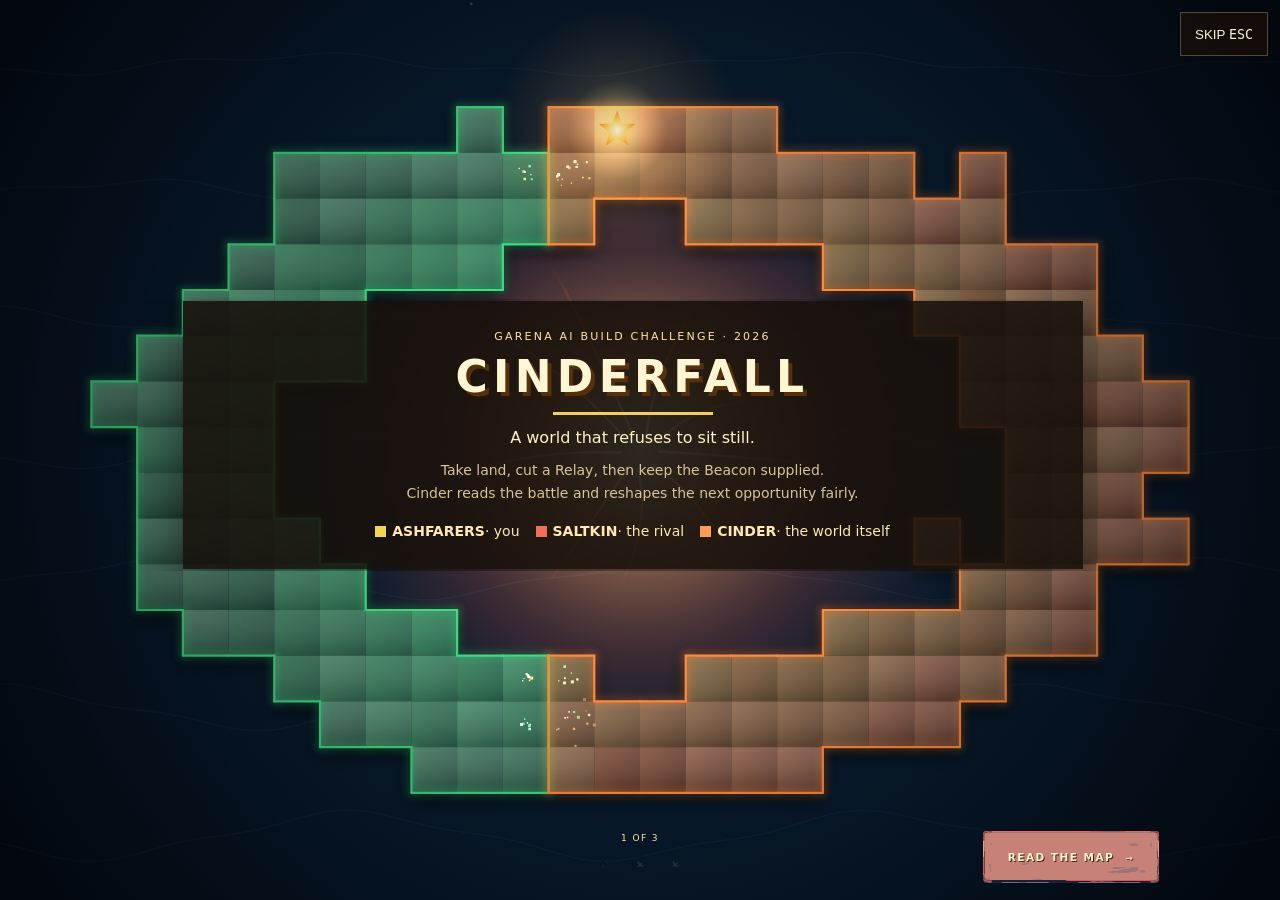
==== commit 835de522: "feat: refine playable AI demo and documentation" ====
--- a/index.html
+++ b/index.html
@@ -16,30 +16,54 @@
       <div class="brand-mark"></div>
       <div class="brand-text">
         <h1>CINDERFALL</h1>
-        <span>a world that refuses to sit still</span>
+        <span data-i18n="brand.tagline">a world that refuses to sit still</span>
       </div>
     </div>
 
     <div class="clock">
-      <div class="clock-turn"><em id="hud-turn">1</em><span>/ 25 turns</span></div>
-      <div class="clock-season">SEASON <b id="hud-season">0</b></div>
+      <div class="clock-turn"><em id="hud-turn">1</em><span data-i18n="hud.turns">/ 25 turns</span></div>
+      <div class="clock-season"><span data-i18n="hud.season">SEASON</span> <b id="hud-season">0</b></div>
     </div>
 
     <div class="scores">
       <div class="score side-a">
-        <div class="score-head"><i></i><span>ASHFARERS</span><b id="hud-a-land">0</b><small>land</small></div>
+        <div class="score-head"><i></i><span>ASHFARERS</span><b id="hud-a-land">0</b><small data-i18n="hud.land">land</small></div>
         <div class="bp-track" title="Beacon Points — 10 to win">
           <div class="bp-fill" id="hud-a-bp"></div>
           <span class="bp-label" id="hud-a-bplabel">0 / 10</span>
         </div>
       </div>
       <div class="score side-b">
-        <div class="score-head"><i></i><span>SALTKIN</span><b id="hud-b-land">0</b><small>land</small></div>
+        <div class="score-head"><i></i><span>SALTKIN</span><b id="hud-b-land">0</b><small data-i18n="hud.land">land</small></div>
         <div class="bp-track" title="Beacon Points — 10 to win">
           <div class="bp-fill" id="hud-b-bp"></div>
           <span class="bp-label" id="hud-b-bplabel">0 / 10</span>
         </div>
       </div>
+    </div>
+
+    <div class="top-actions">
+      <button id="btn-settings" class="settings-btn" type="button" aria-haspopup="menu" aria-expanded="false" aria-controls="settings-menu">
+        <span class="settings-icon" aria-hidden="true">⚙</span><span data-i18n="settings.button">SETTINGS</span>
+      </button>
+      <section id="settings-menu" class="settings-menu hidden" role="menu" aria-label="Game settings">
+        <div class="settings-title" data-i18n="settings.title">GAME SETTINGS</div>
+        <button id="settings-tutorial" class="settings-guide" type="button" role="menuitem">
+          <span aria-hidden="true">▶</span><span data-i18n="settings.guide">REPLAY GAME GUIDE</span>
+        </button>
+        <p class="settings-copy" data-i18n="settings.guideCopy">Reopen the short, visual guide at any time.</p>
+        <label class="settings-field" for="settings-language">
+          <span data-i18n="settings.language">LANGUAGE</span>
+          <span class="settings-select">
+            <select id="settings-language" aria-label="Language">
+              <option value="en">English</option>
+              <option value="zh">简体中文</option>
+            </select>
+            <i aria-hidden="true">▾</i>
+          </span>
+        </label>
+        <p class="settings-copy" data-i18n="settings.languageCopy">Changes the core game interface. AI and match records retain their original language.</p>
+      </section>
     </div>
   </header>
 
@@ -59,20 +83,32 @@
 
       <div id="canvas-wrap">
         <canvas id="map"></canvas>
+        <div id="route-guides" aria-hidden="true">
+          <div id="route-guide-north" class="route-guide north"></div>
+          <div id="route-guide-south" class="route-guide south"></div>
+        </div>
+        <div id="map-legend" aria-label="Map legend">
+          <span><i class="legend-legal"></i><b data-i18n="map.legal">glow = can act</b></span>
+          <span><i class="legend-relay">◇</i><b data-i18n="map.relay">Relay = cut supply</b></span>
+          <span><i class="legend-beacon">★</i><b data-i18n="map.beacon">Beacon = score</b></span>
+        </div>
         <div id="tooltip" class="hidden"></div>
         <div id="banner" class="hidden"><div class="banner-in"><h2 id="banner-title"></h2><p id="banner-sub"></p></div></div>
         <div id="gameover" class="hidden"><div class="go-in"><h2 id="go-title"></h2><p id="go-sub"></p><button id="go-again" class="btn primary">NEW RING</button></div></div>
       </div>
 
-      <div id="feed"></div>
+      <section id="feed" aria-label="Battle updates">
+        <div id="current-task" role="status" aria-live="polite"></div>
+        <div id="feed-log" aria-label="Battle log"></div>
+      </section>
 
     </section>
 
     <aside id="rail">
 
       <nav class="tabs" role="tablist" aria-label="Game panels">
-        <button class="tab active" data-tab="orders" role="tab" aria-selected="true">ORDERS</button>
-        <button class="tab" data-tab="chronicle" role="tab" aria-selected="false">CHRONICLE</button>
+        <button class="tab active" data-tab="orders" role="tab" aria-selected="true" data-i18n="tabs.orders">ORDERS</button>
+        <button class="tab" data-tab="chronicle" role="tab" aria-selected="false" data-i18n="tabs.chronicle">CHRONICLE</button>
         <button class="tab" data-tab="console" role="tab" aria-selected="false">CINDER</button>
       </nav>
 
@@ -80,49 +116,48 @@
       <div class="panel active" id="tab-orders">
         <div class="treasury">
           <div class="tre-row">
-            <span>AVAILABLE</span>
+            <span data-i18n="orders.available">AVAILABLE</span>
             <b id="hud-income">0</b>
           </div>
           <div class="spend-track"><div class="spend-fill" id="hud-spendfill"></div></div>
           <div class="tre-row small">
-            <span>spent <b id="hud-spent">0</b></span>
-            <span>left <b id="hud-left">0</b></span>
+            <span><span data-i18n="orders.spent">spent</span> <b id="hud-spent">0</b></span>
+            <span><span data-i18n="orders.unspent">unspent</span> <b id="hud-left">0</b></span>
           </div>
           <div class="tre-row small reserve-row">
-            <span>income <b id="hud-gross">0</b></span>
-            <span>reserve <b id="hud-reserve">0</b> / 6</span>
+            <span><span data-i18n="orders.income">income</span> <b id="hud-gross">0</b></span>
+            <span><span data-i18n="orders.reserve">reserve</span> <b id="hud-reserve">0</b> / 8</span>
           </div>
           <div class="tre-row small command-row">
-            <span>FIELD COMMANDS <b id="hud-command-used">0</b> / 2</span>
-            <span>free <b id="hud-command-left">2</b></span>
-          </div>
-        </div>
-
+            <span><span data-i18n="orders.moves">MOVES</span> <b id="hud-command-used">0</b> / <b id="hud-command-max">3</b></span>
+            <span><span data-i18n="orders.left">left</span> <b id="hud-command-left">3</b></span>
+          </div>
+        </div>
+
+        <div id="opening-brief" class="opening-brief hidden" aria-live="polite"></div>
         <div id="player-effort" class="effort-status">OPENING CALL</div>
-        <div id="saltkin-intent" class="ai-intent">SALTKIN AI · heuristic doctrine</div>
-        <button id="btn-tutorial" class="mini tutorial-replay">HOW TO PLAY</button>
+        <div id="saltkin-intent" class="ai-intent hidden" aria-live="polite">SALTKIN AI · heuristic doctrine</div>
 
         <div class="tools">
           <button class="tool active" data-tool="expand" aria-pressed="true">
-            <kbd>1</kbd><span class="tname">EXPAND</span><span class="tcost" id="cost-expand">2</span>
-            <em>claim empty land beside you</em>
+            <kbd>1</kbd><span class="tname" data-i18n="tool.claim">CLAIM</span><span class="tcost" id="cost-expand">3</span>
+            <em data-i18n="tool.claimHint">take an empty tile beside you</em>
           </button>
           <button class="tool" data-tool="fortify" aria-pressed="false">
-            <kbd>2</kbd><span class="tname">FORTIFY</span><span class="tcost" id="cost-fortify">2</span>
-            <em>+1 strength, supplied only, cap 6</em>
+            <kbd>2</kbd><span class="tname" data-i18n="tool.hold">HOLD</span><span class="tcost" id="cost-fortify">2</span>
+            <em data-i18n="tool.holdHint">make one supplied tile stronger</em>
           </button>
           <button class="tool" data-tool="raid" aria-pressed="false">
-            <kbd>3</kbd><span class="tname">RAID</span><span class="tcost" id="cost-raid">3</span>
-            <em>strike an enemy square beside you</em>
+            <kbd>3</kbd><span class="tname" data-i18n="tool.attack">ATTACK</span><span class="tcost" id="cost-raid">1</span>
+            <em data-i18n="tool.attackHint">take an enemy tile beside you</em>
           </button>
-        </div>
-
-        <button id="btn-support" class="support-btn" disabled>
-          <b>OPERATION SUPPORT · +2</b>
-          <span>Queue a chained Expand or coordinated Raid</span>
-        </button>
-
-        <div class="orders-head"><span>QUEUED</span><button id="btn-clear" class="mini">clear</button></div>
+          <button id="btn-support" class="tool combo-tool" type="button" disabled aria-pressed="false">
+            <kbd>4</kbd><span class="tname" data-i18n="tool.combo">COMBO</span><span class="tcost" id="cost-support">+2</span>
+            <em id="support-hint" data-i18n="tool.comboHint">unlock with two linked actions</em>
+          </button>
+        </div>
+
+        <div class="orders-head"><span data-i18n="orders.queued">QUEUED</span><button id="btn-clear" class="mini" data-i18n="orders.clear">clear</button></div>
         <ul id="orderlist"></ul>
 
         <div class="mods" id="modlist"></div>
@@ -132,70 +167,77 @@
 
       <!-- ---------- CHRONICLE ---------- -->
       <div class="panel" id="tab-chronicle">
-        <p class="panel-note">Every season the mountain acts, and every season it says why. Predictions are scored against what actually happened.</p>
+        <p class="panel-note" data-i18n="chronicle.note">Every season the mountain acts, and every season it says why. Predictions are scored against what actually happened.</p>
         <div id="chronicle"></div>
       </div>
 
       <!-- ---------- CONSOLE ---------- -->
       <div class="panel" id="tab-console">
-        <p class="panel-note">Designer audit console. Two goal-limited AIs propose — deterministic code approves — a human can override safely.</p>
-
-        <div class="con-block">
-          <div class="con-title">AI RUNTIME</div>
+        <p class="panel-note" data-i18n="cinder.note">Designer audit console. Two goal-limited AIs propose — deterministic code approves — a human can override safely.</p>
+
+        <div class="con-block">
+          <div class="con-title" data-i18n="cinder.runtime">AI RUNTIME</div>
           <div id="con-ai-status" class="ai-status">CHECKING</div>
         </div>
 
         <div class="con-block">
-          <div class="con-title">SALTKIN DOCTRINE</div>
+          <div class="con-title" data-i18n="cinder.doctrine">SALTKIN DOCTRINE</div>
           <pre id="con-doctrine">heuristic fallback</pre>
         </div>
 
         <div class="con-block">
-          <div class="con-title">PLAYER PROFILE · RESOLVED HISTORY ONLY</div>
+          <div class="con-title" data-i18n="cinder.profile">PLAYER PROFILE · RESOLVED HISTORY ONLY</div>
           <pre id="con-profile">no resolved turns yet</pre>
         </div>
 
         <div class="con-block">
-          <div class="con-title">CURRENT READING</div>
+          <div class="con-title" data-i18n="cinder.reading">CURRENT READING</div>
           <pre id="con-report">Cinder is asleep. It wakes at the end of turn 3.</pre>
         </div>
 
         <div class="con-block">
-          <div class="con-title">DECISION EVIDENCE</div>
+          <div class="con-title" data-i18n="cinder.evidence">DECISION EVIDENCE</div>
           <div id="con-reason" class="reason">—</div>
         </div>
 
         <div class="con-block">
-          <div class="con-title">COUNTERFACTUAL CANDIDATES · SHADOW BASELINE</div>
+          <div class="con-title" data-i18n="cinder.candidates">COUNTERFACTUAL CANDIDATES · SHADOW BASELINE</div>
           <pre id="con-candidates">no season evaluated yet</pre>
         </div>
 
         <div class="con-block">
-          <div class="con-title">PENDING EVENT</div>
+          <div class="con-title" data-i18n="cinder.pending">PENDING EVENT</div>
           <div id="con-pending" class="pending">none</div>
           <div class="con-row">
             <select id="con-override"></select>
             <select id="con-intensity">
               <option value="1">I</option><option value="2" selected>II</option><option value="3">III</option>
             </select>
-            <button id="con-apply" class="mini solid">OVERRIDE</button>
-          </div>
-        </div>
-
-        <div class="con-block">
-          <div class="con-title">CONTROLS</div>
-          <label class="chk"><input type="checkbox" id="con-pause"> pause the director</label>
-          <label class="chk"><input type="checkbox" id="con-turtle"> force stalemate <em>(both sides turtle)</em></label>
-          <label class="chk"><input type="checkbox" id="con-ai-fail"> simulate AI failure <em>(3s → FALLBACK)</em></label>
+            <button id="con-apply" class="mini solid" data-i18n="cinder.override">OVERRIDE</button>
+          </div>
+        </div>
+
+        <div class="con-block">
+          <div class="con-title" data-i18n="cinder.controls">CONTROLS</div>
+          <label class="chk"><input type="checkbox" id="con-pause"> <span data-i18n="cinder.pause">pause the director</span></label>
+          <label class="chk"><input type="checkbox" id="con-turtle"> <span data-i18n="cinder.turtle">force stalemate (both sides turtle)</span></label>
+          <label class="chk"><input type="checkbox" id="con-ai-fail"> <span data-i18n="cinder.fail">simulate AI failure (3s → FALLBACK)</span></label>
           <div class="con-row">
-            <button id="con-fire" class="mini">fire now</button>
-            <button id="con-new" class="mini">new ring</button>
-            <button id="con-clear-memory" class="mini">clear player memory</button>
-          </div>
-        </div>
-
-        <div class="con-block">
-          <div class="con-title">TEMPLATE MEMORY</div>
+            <button id="con-fire" class="mini" data-i18n="cinder.fire">fire now</button>
+            <button id="con-new" class="mini" data-i18n="cinder.new">new ring</button>
+            <button id="con-clear-memory" class="mini" data-i18n="cinder.clearMemory">clear player memory</button>
+          </div>
+        </div>
+
+        <div class="con-block">
+          <div class="con-title" data-i18n="cinder.mockTitle">MOCK PLAYER · LLM TEST</div>
+          <p class="panel-note" data-i18n="cinder.mockNote">Ask the configured LLM for an Ashfarer doctrine. The legal bot turns it into a visible, valid queue; it never bypasses rules.</p>
+          <button id="con-mock" class="mini solid" data-i18n="cinder.mockButton">MOCK LLM MOVE</button>
+          <div id="con-mock-status" class="reason">ready — no mock move queued</div>
+        </div>
+
+        <div class="con-block">
+          <div class="con-title" data-i18n="cinder.memory">TEMPLATE MEMORY</div>
           <div id="con-memory" class="memory">no history yet</div>
         </div>
       </div>
@@ -227,36 +269,34 @@
 <div id="intro">
   <canvas id="introcanvas"></canvas>
 
-  <button id="intro-skip" class="skip">SKIP <kbd>ESC</kbd></button>
+  <button id="intro-skip" class="skip"><span data-i18n="intro.skip">SKIP</span> <kbd>ESC</kbd></button>
 
   <div class="intro-stage">
 
     <!-- 1. the world, mostly seen rather than read -->
     <section class="slide active" data-slide="0">
       <div class="hero">
-        <div class="hero-kicker">GARENA AI BUILD CHALLENGE · 2026</div>
+        <div class="hero-kicker" data-i18n="intro.hero.kicker">GARENA AI BUILD CHALLENGE · 2026</div>
         <h1 class="hero-title">CINDERFALL</h1>
         <div class="hero-rule"></div>
-        <p class="hero-line">A world that refuses to sit still.</p>
+        <p class="hero-line" data-i18n="intro.hero.line">A world that refuses to sit still.</p>
         <p class="hero-sub">
-          Two peoples fight across a ladder-shaped ring of islands.<br>
-          Underneath them, the mountain that made the land is still working —
-          and what it cannot stand is a quiet front.
+          <span data-i18n="intro.hero.sub1">Take land, cut a Relay, then keep the Beacon supplied.</span><br>
+          <span data-i18n="intro.hero.sub2">Cinder reads the battle and reshapes the next opportunity fairly.</span>
         </p>
         <div class="hero-legend">
-          <span><i class="dot jade"></i>ASHFARERS · you</span>
-          <span><i class="dot molten"></i>SALTKIN · the rival</span>
-          <span><i class="dot fire"></i>CINDER · the world itself</span>
-        </div>
-        <div class="intro-length">6 short scenes · about 2 minutes · replay any time</div>
+          <span><i class="dot jade"></i><b>ASHFARERS</b><em data-i18n="intro.hero.you">· you</em></span>
+          <span><i class="dot molten"></i><b>SALTKIN</b><em data-i18n="intro.hero.rival">· the rival</em></span>
+          <span><i class="dot fire"></i><b>CINDER</b><em data-i18n="intro.hero.world">· the world itself</em></span>
+        </div>
       </div>
     </section>
 
     <!-- 2. read the map -->
     <section class="slide" data-slide="1">
       <div class="sheet lesson-sheet">
-        <div class="sheet-kicker">1 / 5 · READ THE RING</div>
-        <h2>Two fronts. Two cross-bridges. One enemy rear.</h2>
+        <div class="sheet-kicker" data-i18n="intro.map.kicker">1 / 3 · READ THE RING</div>
+        <h2 data-i18n="intro.map.title">Two fronts. Two cross-bridges. One enemy rear.</h2>
         <div class="lesson-layout">
           <div class="lesson-visual ladder-lesson">
             <svg viewBox="0 0 520 245" role="img" aria-label="Two-route ladder map with cross-bridges">
@@ -274,21 +314,27 @@
                 <rect class="demo-cap salt" x="430" y="162" width="48" height="42"></rect>
               </g>
               <text x="38" y="28">ASHFARERS</text><text x="401" y="28">SALTKIN</text>
-              <text x="217" y="52">NORTH · HIGH / SHORT</text>
-              <text x="209" y="176">SOUTH · FERTILE / LONG</text>
-              <text class="relay-label" x="302" y="107">RELAY</text>
+              <g class="demo-route-label north">
+                <rect x="184" y="4" width="152" height="24"></rect>
+                <text x="260" y="16" text-anchor="middle" data-i18n="intro.map.north">NORTH · HIGH / SHORT</text>
+              </g>
+              <g class="demo-route-label south">
+                <rect x="184" y="214" width="152" height="24"></rect>
+                <text x="260" y="226" text-anchor="middle" data-i18n="intro.map.south">SOUTH · FERTILE / LONG</text>
+              </g>
+              <text class="relay-label" x="302" y="107" data-i18n="intro.map.relay">RELAY</text>
               <path id="flank-path" d="M76 62 H330 V183 H388" fill="none"></path>
               <circle class="demo-scout" r="9">
                 <animateMotion dur="5s" repeatCount="indefinite"><mpath href="#flank-path"></mpath></animateMotion>
               </circle>
             </svg>
-            <div class="visual-caption">Break NORTH → cross at the eastern bridge → enter the SOUTH rear.</div>
+            <div class="visual-caption" data-i18n="intro.map.caption">Break NORTH → cross at the eastern bridge → enter the SOUTH rear.</div>
           </div>
           <div class="lesson-copy">
-            <div class="rule-step"><b>Choose a front.</b><span>The high route is shorter; the fertile route pays more income.</span></div>
-            <div class="rule-step"><b>Use bridges to flank.</b><span>A cross-bridge is not a third capital route. It lets a breakthrough reach the other front's rear.</span></div>
-            <div class="rule-step"><b>Take the Relay.</b><span>Each bridge lands on a two-tile Supply Relay. It is a tactical objective, not an income tile.</span></div>
-            <div class="rule-step beacon-step"><b>Watch the Beacon.</b><span>Both capitals begin equally far from its opening route.</span></div>
+            <div class="rule-step"><b data-i18n="intro.map.step1.title">Choose a front.</b><span data-i18n="intro.map.step1.body">The high route is shorter; the fertile route pays more income.</span></div>
+            <div class="rule-step"><b data-i18n="intro.map.step2.title">Use bridges to flank.</b><span data-i18n="intro.map.step2.body">A cross-bridge is not a third capital route. It lets a breakthrough reach the other front's rear.</span></div>
+            <div class="rule-step"><b data-i18n="intro.map.step3.title">Take the Relay.</b><span data-i18n="intro.map.step3.body">Each bridge lands on a two-tile Supply Relay. It is a tactical objective, not an income tile.</span></div>
+            <div class="rule-step beacon-step"><b data-i18n="intro.map.step4.title">Watch the Beacon.</b><span data-i18n="intro.map.step4.body">Both capitals begin equally far from its opening route.</span></div>
           </div>
         </div>
       </div>
@@ -298,7 +344,7 @@
     <section class="slide" data-slide="2">
       <div class="sheet lesson-sheet">
         <div class="sheet-kicker">2 / 5 · FUND A TURN</div>
-        <h2>Income buys action quality, not extra commands.</h2>
+        <h2>Action slots grow, then settle at six.</h2>
         <div class="lesson-layout">
           <div class="lesson-visual economy-lesson">
             <div class="income-readout"><span>SUPPLIED FERTILITY</span><b>8</b><i>income</i></div>
@@ -307,16 +353,16 @@
               <div class="command-token second"><b>2</b><span>RAID</span><em>−3</em><small>−2 MOBILIZE</small></div>
             </div>
             <div class="reserve-demo"><span class="grain g1"></span><span class="grain g2"></span><b>2 unused</b><i>→</i><span class="reserve-crate">1 RESERVE</span></div>
-            <div class="visual-caption">You may afford more, but the third Field Command never appears.</div>
+            <div class="visual-caption">Action slots: 3, 4, 4, 5, 5, 6 — then hold at 6.</div>
           </div>
           <div class="lesson-copy">
             <p class="lesson-lead">At the start of the turn, add the fertility of every <b>supplied</b> square. Current income is spent before stored Reserve.</p>
             <ul class="orders lesson-orders">
               <li class="o-expand"><b>EXPAND</b><em>claim adjacent empty land at strength 1</em><span>2</span></li>
               <li class="o-fortify"><b>FORTIFY</b><em>+1 strength, once per tile, supplied, cap 6</em><span>2</span></li>
-              <li class="o-raid"><b>RAID</b><em>attack an adjacent enemy tile</em><span>3</span></li>
+              <li class="o-raid"><b>RAID</b><em>attack an adjacent enemy tile</em><span>1</span></li>
             </ul>
-            <div class="rule-step"><b>Two command slots.</b><span>Every Expand, Fortify or Raid uses one. The second slot also costs 2 supply to mobilize.</span></div>
+            <div class="rule-step"><b>Growing action slots.</b><span>Every Expand, Fortify or Raid uses one. The turn curve is 3, 4, 4, 5, 5, then 6 actions for the rest of the match.</span></div>
             <div class="rule-step"><b>Save what remains.</b><span>Every 2 unspent current income becomes 1 Reserve, capped at 6.</span></div>
           </div>
         </div>
@@ -327,10 +373,10 @@
     <section class="slide" data-slide="3">
       <div class="sheet lesson-sheet">
         <div class="sheet-kicker">3 / 5 · COMMIT THE EFFORT</div>
-        <h2>Concentrate both commands to create a breakthrough.</h2>
+        <h2>Concentrate linked actions to create a breakthrough.</h2>
         <div class="lesson-layout">
           <div class="lesson-visual effort-lesson">
-            <div class="effort-title"><b>MAIN EFFORT: NORTH</b><span>HORIZON · 3 TURNS</span></div>
+            <div class="effort-title"><b>MAIN EFFORT: NORTH</b><span>HORIZON · 2 TURNS</span></div>
             <div class="march-track">
               <span class="march-tile home">CAP</span><span class="march-tile one">1</span><span class="march-tile two">2</span><span class="march-tile goal">RELAY</span>
               <i class="march-unit u1"></i><i class="march-unit u2"></i>
@@ -339,8 +385,8 @@
             <div class="redeploy-callout"><span>After the lock:</span><b>REDEPLOY + ACTION = 2 COMMANDS · −2 supply</b></div>
           </div>
           <div class="lesson-copy">
-            <div class="rule-step"><b>Your first order names the front.</b><span>NORTH or SOUTH becomes the main effort for 3 turns. Active orders stay on that route.</span></div>
-            <div class="rule-step"><b>Chain an advance.</b><span>Spend both commands on two connected Expands to move two tiles in one turn.</span></div>
+            <div class="rule-step"><b>Your first order names the front.</b><span>NORTH or SOUTH becomes the main effort for 2 turns. Active orders stay on that route.</span></div>
+            <div class="rule-step"><b>Chain an advance.</b><span>Spend two connected Expands to move two tiles in one turn; later turns leave room for follow-up actions.</span></div>
             <div class="rule-step"><b>Fund March Supply.</b><span>Pay 2 more supply and the second new tile begins at strength 2 instead of 1.</span></div>
             <div class="rule-step"><b>Changing direction has weight.</b><span>After the horizon expires, redeployment consumes one command; only one action remains that turn.</span></div>
           </div>
@@ -379,44 +425,42 @@
       </div>
     </section>
 
+    <!-- CINDER AND VICTORY: the detailed rules remain available after this quick first-play path. -->
     <!-- 6. world and victory -->
     <section class="slide" data-slide="5">
       <div class="sheet lesson-sheet">
-        <div class="sheet-kicker">5 / 5 · CINDER AND VICTORY</div>
-        <h2>The rival plans in secret. The mountain warns before it moves.</h2>
+        <div class="sheet-kicker" data-i18n="intro.ai.kicker">3 / 3 · CINDER ADAPTS</div>
+        <h2 data-i18n="intro.ai.title">The AI Director gives both sides a fair new decision.</h2>
         <div class="lesson-layout">
           <div class="lesson-visual cinder-lesson">
             <div class="turn-sequence">
-              <div><b>1</b><span>QUEUE</span><small>1 / 2 / 3 + map</small></div>
-              <i>→</i><div><b>2</b><span>SALTKIN</span><small>secret orders</small></div>
-              <i>→</i><div><b>3</b><span>RESOLVE</span><small>simultaneous</small></div>
+              <div><b>1</b><span data-i18n="intro.ai.queue">QUEUE</span><small data-i18n="intro.ai.queueSub">1 / 2 / 3 + map</small></div>
+              <i>→</i><div><b>2</b><span>SALTKIN</span><small data-i18n="intro.ai.saltkinSub">secret orders</small></div>
+              <i>→</i><div><b>3</b><span data-i18n="intro.ai.resolve">RESOLVE</span><small data-i18n="intro.ai.resolveSub">simultaneous</small></div>
             </div>
             <div class="event-timeline">
-              <span class="timeline-turn">TURN 2</span><b class="warning-rune">⚠ WARNING · NORTH COAST</b><i></i><span class="timeline-turn">TURN 3</span><b class="event-rune">CINDER ACTS</b>
+              <span class="timeline-turn" data-i18n="intro.ai.turn2">TURN 2</span><b class="warning-rune" data-i18n="intro.ai.warning">⚠ WARNING · NORTH COAST</b><i></i><span class="timeline-turn" data-i18n="intro.ai.turn3">TURN 3</span><b class="event-rune" data-i18n="intro.ai.acts">CINDER ACTS</b>
             </div>
-            <div class="victory-demo"><span class="beacon-flame">★</span><b>10 SUPPLIED BEACON POINTS</b><em>or most land after 25 resolved turns</em></div>
+            <div class="victory-demo"><span class="beacon-flame">★</span><b data-i18n="intro.ai.victory">10 SUPPLIED BEACON POINTS</b><em data-i18n="intro.ai.victorySub">or most land after 25 resolved turns</em></div>
           </div>
           <div class="lesson-copy">
-            <div class="rule-step"><b>Orders are simultaneous.</b><span>The Saltkin AI sees the public map, not your current queue. Once you end the turn, both plans resolve together.</span></div>
-            <div class="rule-step"><b>Every third turn, Director considers the world.</b><span>It tests safe candidates, explains its evidence and posts a one-turn warning before any event fires.</span></div>
-            <div class="rule-step"><b>Stillness raises Cinder Pressure.</b><span>Two quiet turns warn you; continued stagnation erodes oversized forts and can open a temporary bridge. Territorial change resets it.</span></div>
-            <div class="controls-strip"><kbd>1</kbd> Expand <kbd>2</kbd> Fortify <kbd>3</kbd> Raid <kbd>Enter</kbd> End turn <kbd>Esc</kbd> Clear queue</div>
+            <div class="rule-step"><b data-i18n="intro.ai.step1.title">Play first; the rival cannot see your queued moves.</b><span data-i18n="intro.ai.step1.body">When you end the turn, both sides resolve together.</span></div>
+            <div class="rule-step"><b data-i18n="intro.ai.step2.title">Every third turn, Director reads the public battle.</b><span data-i18n="intro.ai.step2.body">It compares safe map changes, explains why it chose one, then warns before it acts.</span></div>
+            <div class="rule-step"><b data-i18n="intro.ai.step3.title">It adapts, never rigs the match.</b><span data-i18n="intro.ai.step3.body">Capitals and Relays stay protected; the same opportunity is available to both sides.</span></div>
+            <div class="controls-strip"><kbd>1</kbd> <span data-i18n="intro.ai.claim">Claim</span> <kbd>2</kbd> <span data-i18n="intro.ai.hold">Hold</span> <kbd>3</kbd> <span data-i18n="intro.ai.attack">Attack</span> <kbd>Enter</kbd> <span data-i18n="intro.ai.end">End turn</span> <kbd>Esc</kbd> <span data-i18n="intro.ai.clear">Clear queue</span></div>
           </div>
         </div>
       </div>
     </section>
 
     <nav class="intro-nav">
-      <button id="intro-back" class="btn intro-back" disabled>BACK <kbd>←</kbd></button>
+      <button id="intro-back" class="btn intro-back" disabled><span data-i18n="intro.back">BACK</span> <kbd>←</kbd></button>
       <div class="intro-position">
         <span id="intro-progress">1 OF 6</span>
         <div class="dots" aria-label="Tutorial pages">
           <button class="dot-nav active" type="button" data-go="0" aria-label="Introduction" aria-current="step"></button>
           <button class="dot-nav" type="button" data-go="1" aria-label="Read the map"></button>
-          <button class="dot-nav" type="button" data-go="2" aria-label="Fund a turn"></button>
-          <button class="dot-nav" type="button" data-go="3" aria-label="Commit the effort"></button>
-          <button class="dot-nav" type="button" data-go="4" aria-label="Combat and supply"></button>
-          <button class="dot-nav" type="button" data-go="5" aria-label="Cinder and victory"></button>
+          <button class="dot-nav" type="button" data-go="2" aria-label="Cinder and victory"></button>
         </div>
       </div>
       <button id="intro-next" class="btn primary intro-next">READ THE RING <kbd>→</kbd></button>
--- a/css/style.css
+++ b/css/style.css
@@ -82,7 +82,9 @@
   display:flex;
   align-items:center;
   gap:12px;
-  min-width:240px;
+  /* Match the visual weight of the two score frames in the same toolbar. */
+  min-width:280px;
+  height:97px;
   padding:7px 12px;
   background:rgba(28,19,12,.78);
 }
@@ -110,6 +112,7 @@
 }
 
 .clock{
+  height:97px;
   padding:7px 12px;
   text-align:center;
   background:rgba(28,19,12,.78);
@@ -122,6 +125,52 @@
 .clock-season b{color:#fff8cb}
 
 .scores{flex:1;display:flex;gap:14px;justify-content:flex-end}
+
+.top-actions{position:relative;flex:0 0 auto;display:flex}
+.settings-btn{
+  /* Same outer box height and carved frame as the brand lockup. */
+  height:97px;
+  display:inline-flex;
+  align-items:center;
+  gap:7px;
+  padding:7px 12px;
+  border:16px solid transparent;
+  border-image-source:var(--ui-panel);
+  border-image-slice:64;
+  border-image-width:14px;
+  border-image-repeat:stretch;
+  background:rgba(28,19,12,.78);
+  color:#fff7dc;
+  font:800 10px/1 var(--font-ui);
+  letter-spacing:.12em;
+  cursor:pointer;
+  text-shadow:2px 2px 0 rgba(74,44,10,.9);
+}
+.settings-btn:hover,.settings-btn[aria-expanded="true"]{filter:brightness(1.13);background:rgba(64,42,20,.9);color:#fff4d0}
+.settings-btn:focus-visible,.settings-guide:focus-visible,.settings-field select:focus-visible{outline:2px solid #ffe28c;outline-offset:2px}
+.settings-icon{font-size:18px;line-height:0;color:inherit}
+.settings-menu{
+  position:absolute;
+  z-index:30;
+  top:calc(100% + 5px);
+  right:0;
+  width:min(304px,calc(100vw - 20px));
+  padding:14px 15px 15px;
+  border:16px solid transparent;
+  border-image-source:var(--ui-panel);
+  border-image-slice:64 fill;
+  border-image-width:14px;
+  background:rgba(28,19,12,.98);
+  box-shadow:0 16px 34px rgba(0,0,0,.45);
+}
+.settings-title{padding:1px 2px 9px;color:#ffe9b1;border-bottom:1px solid rgba(255,230,164,.18);font-size:10px;font-weight:800;letter-spacing:.17em}
+.settings-guide{width:100%;margin-top:10px;padding:7px 9px;border:12px solid transparent;border-image-source:var(--ui-red);border-image-slice:64 fill;border-image-width:10px;background:transparent;color:#fff4d0;font:800 10px/1.2 var(--font-ui);letter-spacing:.08em;text-align:left;text-shadow:1px 1px 0 rgba(54,31,10,.9);cursor:pointer}
+.settings-guide span:first-child{margin-right:8px;color:#fff0bf}.settings-guide:hover{filter:brightness(1.1)}
+.settings-copy{margin:6px 3px 12px;color:var(--ink-dim);font-size:10px;line-height:1.5}
+.settings-field{display:grid;gap:6px;padding:10px 2px 0;border-top:1px solid rgba(255,230,164,.16);color:#f4d999;font-size:10px;font-weight:800;letter-spacing:.12em}
+.settings-select{position:relative;display:block;border:10px solid transparent;border-image-source:var(--ui-blue);border-image-slice:64 fill;border-image-width:9px;background:transparent}
+.settings-field select{appearance:none;width:100%;height:32px;padding:0 30px 0 7px;border:0;background:transparent;color:#352011;font:800 12px var(--font-ui);cursor:pointer;outline:0}
+.settings-select i{position:absolute;pointer-events:none;right:9px;top:50%;transform:translateY(-54%);font-style:normal;font-size:15px;color:#352011}
 
 .score{
   width:238px;
@@ -234,6 +283,60 @@
   border-radius:8px;
 }
 
+#route-guides{position:absolute;inset:0;z-index:4;pointer-events:none}
+.route-guide{
+  position:absolute;
+  left:50%;
+  min-width:152px;
+  padding:4px 10px;
+  transform:translateX(-50%);
+  border:1px solid rgba(205,225,242,.42);
+  background:rgba(9,15,25,.72);
+  color:#d8e9f7;
+  font-size:9px;
+  font-weight:800;
+  letter-spacing:.14em;
+  line-height:1.2;
+  text-align:center;
+  text-shadow:1px 1px 0 rgba(0,0,0,.8);
+  opacity:.82;
+  transition:opacity .25s,filter .25s,border-color .25s,box-shadow .25s;
+}
+.route-guide.north{top:10px;border-color:rgba(188,215,235,.5)}
+.route-guide.south{bottom:11px;border-color:rgba(177,218,151,.52);color:#e0f2c8}
+.route-guide.opening{
+  opacity:1;
+  border-color:#ffe08a;
+  color:#fff1bc;
+  box-shadow:0 0 0 1px rgba(255,220,128,.28),0 0 16px rgba(255,205,82,.38);
+  animation:route-signal 1.45s ease-in-out infinite alternate;
+}
+.route-guide.main{opacity:1;filter:brightness(1.18)}
+.route-guide .route-state{display:block;margin-top:2px;color:#ffe08a;font-size:8px;letter-spacing:.09em}
+@keyframes route-signal{to{box-shadow:0 0 0 2px rgba(255,230,143,.46),0 0 24px rgba(255,205,82,.58)}}
+
+#map-legend{
+  position:absolute;
+  z-index:5;
+  left:12px;
+  bottom:12px;
+  display:flex;
+  flex-wrap:wrap;
+  gap:8px 12px;
+  max-width:calc(100% - 24px);
+  padding:7px 10px;
+  color:#fff5d2;
+  background:rgba(12,18,29,.86);
+  border:1px solid rgba(255,230,146,.32);
+  border-radius:5px;
+  font-size:10px;
+  letter-spacing:.04em;
+  pointer-events:none;
+}
+#map-legend span{display:inline-flex;align-items:center;gap:4px;white-space:nowrap}
+.legend-legal{width:13px;height:13px;border:2px dashed #f3d554;box-shadow:0 0 7px rgba(243,213,84,.9)}
+.legend-relay{color:#ffe08a;font-size:15px;line-height:10px}.legend-beacon{color:#ffbf49;font-size:14px;line-height:10px}
+
 #tooltip{
   position:absolute;
   pointer-events:none;
@@ -292,18 +395,34 @@
 
 #feed{
   flex:0 0 132px;
-  overflow-y:auto;
+  display:flex;
+  flex-direction:column;
+  overflow:hidden;
   padding:7px 10px;
   background:rgba(28,19,12,.78);
 }
 
-#feed .fe{display:flex;gap:10px;padding:4px 0}
-#feed .fe-t{flex:0 0 44px;color:var(--ink-faint);font-size:10px;letter-spacing:.1em}
-#feed .fe-x{flex:1;color:var(--ink-dim)}
-#feed .fe.a .fe-x{color:#efe27a}
-#feed .fe.b .fe-x{color:#ffb296}
-#feed .fe.world .fe-x{color:#ffe0a4;font-weight:700}
-#feed .fe.beacon .fe-x{color:#fff08c}
+#current-task{
+  flex:0 0 auto;
+  margin:-1px -3px 6px;
+  padding:7px 9px;
+  border-left:4px solid var(--gold);
+  background:linear-gradient(90deg,rgba(245,212,90,.22),rgba(245,212,90,.05));
+  color:#fff1b8;
+  font-size:11px;
+  font-weight:800;
+  letter-spacing:.035em;
+  line-height:1.35;
+}
+
+#feed-log{min-height:0;flex:1 1 auto;overflow-y:auto;overscroll-behavior:contain;scrollbar-gutter:stable}
+#feed-log .fe{display:flex;gap:10px;padding:4px 0}
+#feed-log .fe-t{flex:0 0 44px;color:var(--ink-faint);font-size:10px;letter-spacing:.1em}
+#feed-log .fe-x{flex:1;color:var(--ink-dim)}
+#feed-log .fe.a .fe-x{color:#efe27a}
+#feed-log .fe.b .fe-x{color:#ffb296}
+#feed-log .fe.world .fe-x{color:#ffe0a4;font-weight:700}
+#feed-log .fe.beacon .fe-x{color:#fff08c}
 
 #rail{
   flex:0 0 clamp(300px,24vw,350px);
@@ -418,15 +537,21 @@
 
 .spend-fill.over{background:linear-gradient(90deg, rgba(239,111,87,.85), rgba(255,203,131,.92))}
 
-.ai-intent,.effort-status{
+.opening-brief,.ai-intent,.effort-status{
   padding:7px 10px;
-  margin-bottom:10px;
+  margin-bottom:7px;
   background:rgba(255,245,214,.08);
   color:#ffe7a5;
   font-size:10.5px;
   letter-spacing:.12em;
 }
 
+.opening-brief{
+  background:rgba(245,202,90,.14);
+  color:#ffe8a6;
+  border-left:3px solid var(--gold);
+}
+
 .effort-status{
   background:rgba(86,137,186,.16);
   color:#bfe4ff;
@@ -440,22 +565,6 @@
 }
 
 .tools{display:flex;flex-direction:column;gap:7px;margin-bottom:12px}
-
-.support-btn{
-  width:100%;
-  margin:-3px 0 12px;
-  padding:9px 11px;
-  text-align:left;
-  color:#ffe7a5;
-  background:rgba(255,214,90,.10);
-  border:1px solid rgba(255,224,138,.28);
-  cursor:pointer;
-}
-
-.support-btn b{display:block;font-size:10.5px;letter-spacing:.12em}
-.support-btn span{display:block;margin-top:2px;font-size:10px;color:var(--ink-dim)}
-.support-btn.active{background:rgba(239,111,87,.18);border-color:rgba(255,155,103,.72);color:#fff1c2}
-.support-btn:disabled{cursor:default;opacity:.42}
 
 .tool{
   position:relative;
@@ -470,6 +579,17 @@
 .tool.active{
   border-image-source:var(--ui-red);
 }
+
+.tool.combo-tool .tcost{color:#ffe487}
+.tool.combo-tool.active .tcost{color:#fff4d0}
+.tool:disabled{
+  border-image-source:var(--ui-disable);
+  color:#8e887a;
+  cursor:not-allowed;
+  filter:saturate(.32);
+}
+.tool:disabled .tcost,.tool:disabled em{color:#8e887a}
+.tool:disabled kbd{background:rgba(30,28,25,.72);color:#aaa293}
 
 .tool kbd{
   position:absolute;
@@ -737,7 +857,9 @@
   position:absolute;
   top:max(12px,env(safe-area-inset-top));
   right:max(12px,env(safe-area-inset-right));
-  z-index:2;
+  /* The stage is a full-screen transparent grid; keep Skip above it so the
+     visible control is actually clickable on the first screen. */
+  z-index:3;
   min-height:44px;
   padding:8px 14px;
   background:rgba(24,16,10,.72);
@@ -777,7 +899,7 @@
 }
 
 .hero,.sheet{
-  padding:24px 28px;
+  padding:clamp(18px,3vw,28px);
   background:rgba(28,19,12,.84);
   box-shadow:var(--shadow);
 }
@@ -788,7 +910,7 @@
   margin:0 auto;
   background:rgba(23,16,11,.88);
 }
-.hero-kicker,.sheet-kicker{font-size:11px;letter-spacing:.25em;color:#ffe59b;margin-bottom:10px}
+.hero-kicker,.sheet-kicker{font-size:11px;letter-spacing:.2em;color:#ffe59b;margin-bottom:10px;text-wrap:balance}
 .hero-title{
   font-size:44px;
   line-height:1.02;
@@ -797,14 +919,16 @@
   text-shadow:4px 4px 0 rgba(91,51,10,.9);
 }
 .hero-rule{width:160px;height:3px;background:#f2ce5e;margin:12px auto}
-.hero-line{font-size:16px;color:#fff2c4}
+.hero-line{font-size:16px;color:#fff2c4;line-height:1.35;text-wrap:balance}
 .hero-sub{
   max-width:760px;
   margin:10px auto 0;
   color:var(--ink-dim);
-  line-height:1.6;
-}
-.hero-legend{display:flex;gap:16px;justify-content:center;flex-wrap:wrap;margin-top:16px;color:#ffe8b2}
+  line-height:1.65;
+  text-wrap:balance;
+}
+.hero-legend{display:flex;gap:9px 16px;justify-content:center;flex-wrap:wrap;margin-top:16px;color:#ffe8b2}
+.hero-legend>span{display:inline-flex;align-items:center;white-space:nowrap}.hero-legend b{font-size:inherit}.hero-legend em{font-style:normal;color:inherit}
 .intro-length{
   display:inline-block;
   margin-top:17px;
@@ -813,7 +937,9 @@
   background:rgba(86,137,186,.16);
   border-left:3px solid #7ec3ff;
   font-size:10px;
-  letter-spacing:.1em;
+  letter-spacing:.06em;
+  line-height:1.35;
+  text-wrap:balance;
 }
 
 .dot{display:inline-block;width:11px;height:11px;margin-right:6px}
@@ -908,6 +1034,9 @@
 .ladder-lesson svg text,.battle-lesson svg text{fill:#d7c59e;font:bold 11px ui-monospace,monospace;letter-spacing:.06em}
 .demo-route,.demo-bridge{fill:none;stroke:#69778a;stroke-width:12;stroke-linecap:square}
 .demo-route.north{stroke:#8790a0}.demo-route.south{stroke:#607d69}.demo-bridge{stroke:#a36b45;stroke-width:8;stroke-dasharray:5 4}
+.demo-route-label rect{fill:rgba(10,16,24,.93);stroke:#b7c9d7;stroke-width:1.5}
+.demo-route-label.north rect{stroke:#bed4e6}.demo-route-label.south rect{stroke:#b8d89b}
+.ladder-lesson svg .demo-route-label text{fill:#fff1bb;font-size:10px;letter-spacing:.04em;dominant-baseline:middle}
 .demo-nodes rect{fill:#394355;stroke:#b8c3d5;stroke-width:2}
 .demo-nodes .demo-cap.ash{fill:#8d7c22;stroke:#f3d554}.demo-nodes .demo-cap.salt{fill:#7f382c;stroke:#ef947f}
 .demo-nodes .relay{fill:#4e3422;stroke:#ffe08a;stroke-width:4;animation:relay-pulse 1.7s ease-in-out infinite}
@@ -971,6 +1100,7 @@
   justify-self:center;
   flex:none;
   margin-top:12px;
+  min-height:44px;
 }
 
 .intro-position{display:grid;place-items:center;gap:3px}
@@ -996,12 +1126,34 @@
 .intro-back,.intro-next{min-width:178px;min-height:44px}
 .intro-back:disabled{visibility:hidden}
 
+/* Chinese copy needs natural spacing rather than the all-caps tracking that
+   sells the English military UI. Keep proper nouns in the shared display face,
+   but give translated sentences a compact, readable rhythm. */
+html[lang="zh-CN"] body{font-family:var(--font-ui),"PingFang SC","Microsoft YaHei",sans-serif}
+html[lang="zh-CN"] .brand-text span,
+html[lang="zh-CN"] .clock-season,
+html[lang="zh-CN"] .score-head,
+html[lang="zh-CN"] .settings-btn,
+html[lang="zh-CN"] .settings-title,
+html[lang="zh-CN"] .settings-field,
+html[lang="zh-CN"] .hero-kicker,
+html[lang="zh-CN"] .sheet-kicker,
+html[lang="zh-CN"] .tool .tname{letter-spacing:.04em}
+html[lang="zh-CN"] .hero-line,
+html[lang="zh-CN"] .hero-sub,
+html[lang="zh-CN"] .lesson-copy,
+html[lang="zh-CN"] .rule-step{letter-spacing:0}
+html[lang="zh-CN"] .settings-guide{letter-spacing:.04em}
+html[lang="zh-CN"] .intro-length{letter-spacing:.03em}
+html[lang="zh-CN"] .hero-title{letter-spacing:.1em}
+
 .theme-failed body,.theme-failed{}
 
 @media (max-width: 1100px){
   #topbar{flex-wrap:wrap}
   .scores{width:100%;justify-content:stretch}
   .score{flex:1;min-width:240px}
+  .top-actions{margin-left:auto}
   #rail{flex-basis:320px}
   .hero-title{font-size:38px}
 }
@@ -1012,7 +1164,7 @@
   #stage{flex-direction:column}
   #board-col{flex:none;width:100%;min-height:calc(55svh + 116px)}
   #canvas-wrap{flex:0 0 55svh;min-height:300px}
-  #feed{flex-basis:96px}
+  #feed{flex-basis:116px}
   #rail{flex:0 0 auto;width:100%;min-height:560px}
   #tab-orders .treasury{position:sticky;top:-10px;z-index:3}
   #btn-end{position:sticky;bottom:-10px;z-index:3}
@@ -1030,13 +1182,22 @@
 }
 
 @media (max-width: 580px){
+  .brand{min-width:0;height:auto}
+  .settings-btn span:last-child{display:none}
+  .settings-btn{min-width:44px;height:44px;justify-content:center;padding:7px}
+  .settings-menu{right:0}
   .scores{display:grid;grid-template-columns:1fr 1fr;gap:5px}
   .score{width:auto;min-width:0;padding:5px}
   .score-head{gap:4px;letter-spacing:.06em}
   .intro-stage{padding-left:10px;padding-right:10px}
   .slide,.intro-nav{width:96vw}
-  .hero,.sheet{padding:15px}
-  .sheet h2{font-size:21px}
+  .hero,.sheet{padding:17px 15px}
+  .hero-kicker,.sheet-kicker{font-size:9px;letter-spacing:.13em}
+  .hero-line{font-size:15px}
+  .hero-sub{font-size:12px;line-height:1.6}
+  .hero-legend{gap:7px 10px;margin-top:14px;font-size:10px}
+  .intro-length{margin-top:13px;font-size:9px}
+  .sheet h2{font-size:20px;line-height:1.28;letter-spacing:.03em;text-wrap:balance}
   .lesson-visual{min-height:220px;padding:11px}
   .rule-step{padding:8px 10px}
   .rule-step span{font-size:11px}
@@ -1063,7 +1224,8 @@
   .scores{width:auto;gap:7px}.score{width:180px;min-width:0}
   #stage{padding:6px;gap:6px}
   #canvas-wrap,#feed,#rail{border-width:10px;border-image-width:10px}
-  #feed{flex-basis:56px;padding-top:3px;padding-bottom:3px}
+  #feed{flex-basis:82px;padding-top:3px;padding-bottom:3px}
+  #current-task{margin-bottom:4px;padding:5px 7px;font-size:10px}
 }
 
 @media (max-width: 420px){
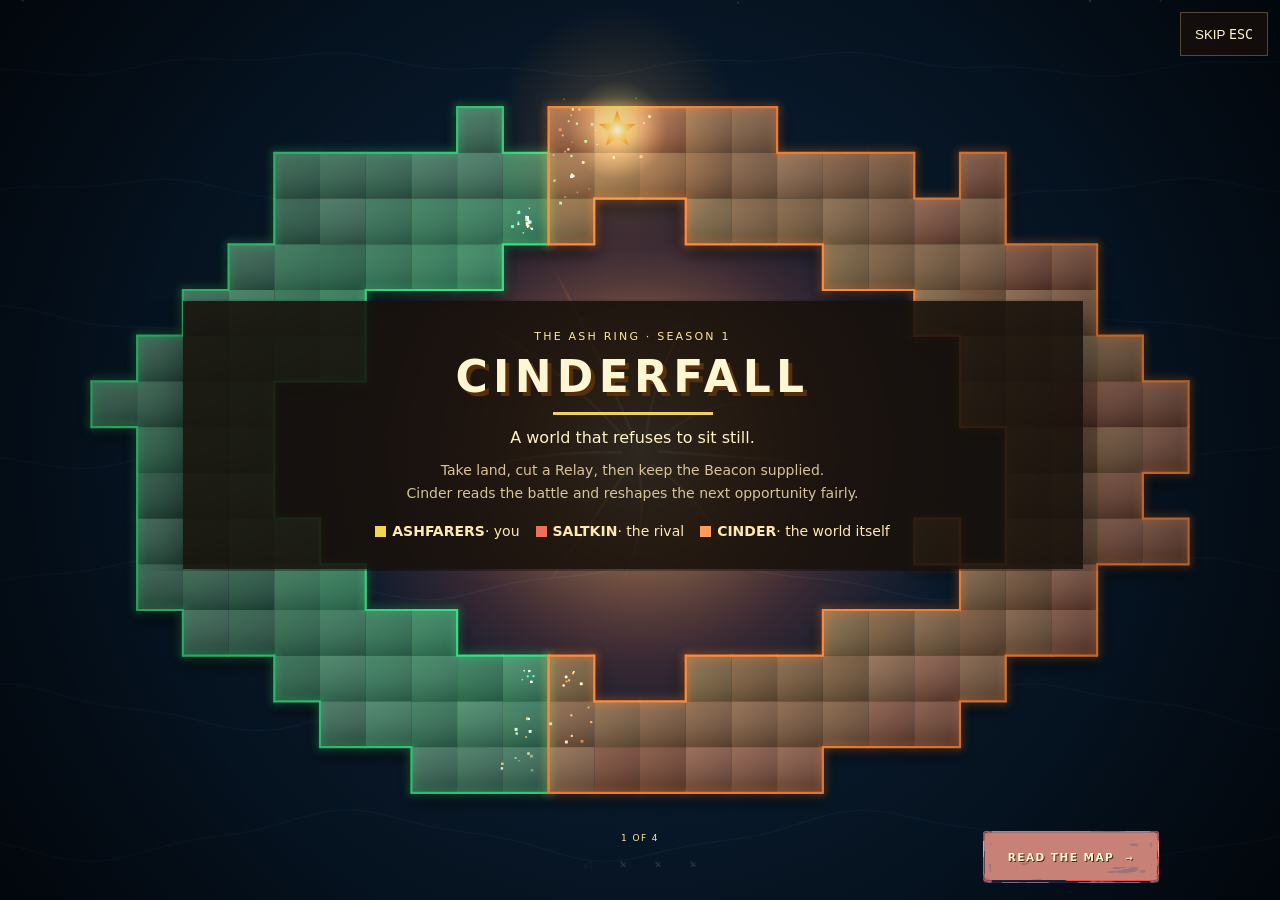
==== commit 16bb60a6: "Refine gameplay guide and Cinderfall experience" ====
--- a/index.html
+++ b/index.html
@@ -136,6 +136,16 @@
 
         <div id="opening-brief" class="opening-brief hidden" aria-live="polite"></div>
         <div id="player-effort" class="effort-status">OPENING CALL</div>
+        <div class="quick-guide" aria-label="Quick play guide">
+          <span data-i18n="guide.glow">① glow = act</span>
+          <span data-i18n="guide.supply">② stay connected</span>
+          <span data-i18n="guide.goal">③ Relay cuts · Beacon wins</span>
+        </div>
+        <section id="mock-result" class="mock-result hidden" aria-live="polite">
+          <div class="mock-result-head"><b id="mock-result-title">MOCK PLAYER</b><span id="mock-result-source"></span></div>
+          <p id="mock-result-intent"></p>
+          <p id="mock-result-orders"></p>
+        </section>
         <div id="saltkin-intent" class="ai-intent hidden" aria-live="polite">SALTKIN AI · heuristic doctrine</div>
 
         <div class="tools">
@@ -173,23 +183,6 @@
 
       <!-- ---------- CONSOLE ---------- -->
       <div class="panel" id="tab-console">
-        <p class="panel-note" data-i18n="cinder.note">Designer audit console. Two goal-limited AIs propose — deterministic code approves — a human can override safely.</p>
-
-        <div class="con-block">
-          <div class="con-title" data-i18n="cinder.runtime">AI RUNTIME</div>
-          <div id="con-ai-status" class="ai-status">CHECKING</div>
-        </div>
-
-        <div class="con-block">
-          <div class="con-title" data-i18n="cinder.doctrine">SALTKIN DOCTRINE</div>
-          <pre id="con-doctrine">heuristic fallback</pre>
-        </div>
-
-        <div class="con-block">
-          <div class="con-title" data-i18n="cinder.profile">PLAYER PROFILE · RESOLVED HISTORY ONLY</div>
-          <pre id="con-profile">no resolved turns yet</pre>
-        </div>
-
         <div class="con-block">
           <div class="con-title" data-i18n="cinder.reading">CURRENT READING</div>
           <pre id="con-report">Cinder is asleep. It wakes at the end of turn 3.</pre>
@@ -240,6 +233,11 @@
           <div class="con-title" data-i18n="cinder.memory">TEMPLATE MEMORY</div>
           <div id="con-memory" class="memory">no history yet</div>
         </div>
+
+        <div class="con-block">
+          <div class="con-title" data-i18n="cinder.profile">PLAYER PROFILE · RESOLVED HISTORY ONLY</div>
+          <pre id="con-profile">no resolved turns yet</pre>
+        </div>
       </div>
 
     </aside>
@@ -276,7 +274,7 @@
     <!-- 1. the world, mostly seen rather than read -->
     <section class="slide active" data-slide="0">
       <div class="hero">
-        <div class="hero-kicker" data-i18n="intro.hero.kicker">GARENA AI BUILD CHALLENGE · 2026</div>
+        <div class="hero-kicker" data-i18n="intro.hero.kicker">THE ASH RING · SEASON 1</div>
         <h1 class="hero-title">CINDERFALL</h1>
         <div class="hero-rule"></div>
         <p class="hero-line" data-i18n="intro.hero.line">A world that refuses to sit still.</p>
@@ -295,46 +293,47 @@
     <!-- 2. read the map -->
     <section class="slide" data-slide="1">
       <div class="sheet lesson-sheet">
-        <div class="sheet-kicker" data-i18n="intro.map.kicker">1 / 3 · READ THE RING</div>
-        <h2 data-i18n="intro.map.title">Two fronts. Two cross-bridges. One enemy rear.</h2>
+        <div class="sheet-kicker" data-i18n="intro.map.kicker">1 / 3 · READ THE FIELD</div>
+        <h2 data-i18n="intro.map.title">Two fronts. One clear objective.</h2>
         <div class="lesson-layout">
           <div class="lesson-visual ladder-lesson">
-            <svg viewBox="0 0 520 245" role="img" aria-label="Two-route ladder map with cross-bridges">
+            <svg viewBox="0 0 520 245" role="img" aria-label="Two-front map with Relays and a Beacon">
               <path class="demo-route north" d="M66 62 H454"></path>
               <path class="demo-route south" d="M66 183 H454"></path>
-              <path class="demo-bridge" d="M190 62 V183 M330 62 V183"></path>
               <g class="demo-nodes">
                 <rect class="demo-cap ash" x="42" y="41" width="48" height="42"></rect>
                 <rect x="165" y="41" width="50" height="42"></rect>
-                <rect class="relay" x="305" y="41" width="50" height="42"></rect>
+                <rect class="relay" x="305" y="41" width="23" height="42"></rect>
+                <rect class="relay" x="332" y="41" width="23" height="42"></rect>
                 <rect class="demo-cap salt" x="430" y="41" width="48" height="42"></rect>
                 <rect class="demo-cap ash" x="42" y="162" width="48" height="42"></rect>
-                <rect class="relay" x="165" y="162" width="50" height="42"></rect>
+                <rect class="relay" x="165" y="162" width="23" height="42"></rect>
+                <rect class="relay" x="192" y="162" width="23" height="42"></rect>
                 <rect x="305" y="162" width="50" height="42"></rect>
                 <rect class="demo-cap salt" x="430" y="162" width="48" height="42"></rect>
               </g>
               <text x="38" y="28">ASHFARERS</text><text x="401" y="28">SALTKIN</text>
               <g class="demo-route-label north">
                 <rect x="184" y="4" width="152" height="24"></rect>
-                <text x="260" y="16" text-anchor="middle" data-i18n="intro.map.north">NORTH · HIGH / SHORT</text>
+                <text x="260" y="16" text-anchor="middle" data-i18n="intro.map.north">NORTH ROUTE</text>
               </g>
               <g class="demo-route-label south">
                 <rect x="184" y="214" width="152" height="24"></rect>
-                <text x="260" y="226" text-anchor="middle" data-i18n="intro.map.south">SOUTH · FERTILE / LONG</text>
+                <text x="260" y="226" text-anchor="middle" data-i18n="intro.map.south">SOUTH ROUTE</text>
               </g>
-              <text class="relay-label" x="302" y="107" data-i18n="intro.map.relay">RELAY</text>
-              <path id="flank-path" d="M76 62 H330 V183 H388" fill="none"></path>
+              <text class="relay-label" x="278" y="107" data-i18n="intro.map.relay">RELAY PAIR</text>
+              <text class="beacon-label" x="237" y="136" data-i18n="intro.map.beacon">★ BEACON</text>
+              <path id="advance-path" d="M76 62 H388" fill="none"></path>
               <circle class="demo-scout" r="9">
-                <animateMotion dur="5s" repeatCount="indefinite"><mpath href="#flank-path"></mpath></animateMotion>
+                <animateMotion dur="5s" repeatCount="indefinite"><mpath href="#advance-path"></mpath></animateMotion>
               </circle>
             </svg>
-            <div class="visual-caption" data-i18n="intro.map.caption">Break NORTH → cross at the eastern bridge → enter the SOUTH rear.</div>
+            <div class="visual-caption" data-i18n="intro.map.caption">Choose a front → contest its Relay → keep the Beacon supplied.</div>
           </div>
           <div class="lesson-copy">
-            <div class="rule-step"><b data-i18n="intro.map.step1.title">Choose a front.</b><span data-i18n="intro.map.step1.body">The high route is shorter; the fertile route pays more income.</span></div>
-            <div class="rule-step"><b data-i18n="intro.map.step2.title">Use bridges to flank.</b><span data-i18n="intro.map.step2.body">A cross-bridge is not a third capital route. It lets a breakthrough reach the other front's rear.</span></div>
-            <div class="rule-step"><b data-i18n="intro.map.step3.title">Take the Relay.</b><span data-i18n="intro.map.step3.body">Each bridge lands on a two-tile Supply Relay. It is a tactical objective, not an income tile.</span></div>
-            <div class="rule-step beacon-step"><b data-i18n="intro.map.step4.title">Watch the Beacon.</b><span data-i18n="intro.map.step4.body">Both capitals begin equally far from its opening route.</span></div>
+            <div class="rule-step"><b data-i18n="intro.map.step1.title">Choose a front.</b><span data-i18n="intro.map.step1.body">North and South use the same rules. The opening flame marks a shared early Supply bonus.</span></div>
+            <div class="rule-step"><b data-i18n="intro.map.step2.title">Race for the Relay.</b><span data-i18n="intro.map.step2.body">Taking both Relay squares can cut that enemy front off from Supply.</span></div>
+            <div class="rule-step beacon-step"><b data-i18n="intro.map.step3.title">Hold the Beacon.</b><span data-i18n="intro.map.step3.body">A Beacon only scores while it stays connected to your capital.</span></div>
           </div>
         </div>
       </div>
@@ -343,27 +342,20 @@
     <!-- 3. fund a turn -->
     <section class="slide" data-slide="2">
       <div class="sheet lesson-sheet">
-        <div class="sheet-kicker">2 / 5 · FUND A TURN</div>
-        <h2>Action slots grow, then settle at six.</h2>
+        <div class="sheet-kicker" data-i18n="intro.economy.kicker">2 / 3 · PLAN A TURN</div>
+        <h2 data-i18n="intro.economy.title">Every turn has Supply and Moves.</h2>
         <div class="lesson-layout">
-          <div class="lesson-visual economy-lesson">
-            <div class="income-readout"><span>SUPPLIED FERTILITY</span><b>8</b><i>income</i></div>
-            <div class="command-demo">
-              <div class="command-token first"><b>1</b><span>EXPAND</span><em>−2</em></div>
-              <div class="command-token second"><b>2</b><span>RAID</span><em>−3</em><small>−2 MOBILIZE</small></div>
-            </div>
-            <div class="reserve-demo"><span class="grain g1"></span><span class="grain g2"></span><b>2 unused</b><i>→</i><span class="reserve-crate">1 RESERVE</span></div>
-            <div class="visual-caption">Action slots: 3, 4, 4, 5, 5, 6 — then hold at 6.</div>
+          <div class="lesson-visual quick-start-lesson">
+            <div class="quick-start-title" data-i18n="intro.economy.visualTitle">A TURN IN THREE CLICKS</div>
+            <div class="quick-start-step"><b>1</b><span><strong data-i18n="intro.economy.visual1.title">Choose an action</strong><em data-i18n="intro.economy.visual1.body">Claim 3 · Hold 2 · Attack 1</em></span></div>
+            <div class="quick-start-step"><b>2</b><span><strong data-i18n="intro.economy.visual2.title">Click a glowing tile</strong><em data-i18n="intro.economy.visual2.body">Glow means this action is legal.</em></span></div>
+            <div class="quick-start-step"><b>3</b><span><strong data-i18n="intro.economy.visual3.title">End the turn</strong><em data-i18n="intro.economy.visual3.body">Both sides resolve at the same time.</em></span></div>
           </div>
           <div class="lesson-copy">
-            <p class="lesson-lead">At the start of the turn, add the fertility of every <b>supplied</b> square. Current income is spent before stored Reserve.</p>
-            <ul class="orders lesson-orders">
-              <li class="o-expand"><b>EXPAND</b><em>claim adjacent empty land at strength 1</em><span>2</span></li>
-              <li class="o-fortify"><b>FORTIFY</b><em>+1 strength, once per tile, supplied, cap 6</em><span>2</span></li>
-              <li class="o-raid"><b>RAID</b><em>attack an adjacent enemy tile</em><span>1</span></li>
-            </ul>
-            <div class="rule-step"><b>Growing action slots.</b><span>Every Expand, Fortify or Raid uses one. The turn curve is 3, 4, 4, 5, 5, then 6 actions for the rest of the match.</span></div>
-            <div class="rule-step"><b>Save what remains.</b><span>Every 2 unspent current income becomes 1 Reserve, capped at 6.</span></div>
+            <p class="lesson-lead" data-i18n="intro.economy.lead">You only need to read two numbers: Moves limit how many orders you queue; Supply pays their cost.</p>
+            <div class="rule-step"><b data-i18n="intro.economy.step1.title">Follow the visible prompts.</b><span data-i18n="intro.economy.step1.body">If a tile glows, your selected action can be used there. If a button is grey, its requirement is not met yet.</span></div>
+            <div class="rule-step"><b data-i18n="intro.economy.step2.title">Stay on one route this turn.</b><span data-i18n="intro.economy.step2.body">Your first route action selects North or South. Next turn you can choose either route again.</span></div>
+            <div class="rule-step"><b data-i18n="intro.economy.step3.title">Everything else is optional.</b><span data-i18n="intro.economy.step3.body">Unused Supply becomes Reserve. Combo only appears after linked orders; you can safely ignore it at first.</span></div>
           </div>
         </div>
       </div>
@@ -372,23 +364,23 @@
     <!-- 4. commit an effort -->
     <section class="slide" data-slide="3">
       <div class="sheet lesson-sheet">
-        <div class="sheet-kicker">3 / 5 · COMMIT THE EFFORT</div>
-        <h2>Concentrate linked actions to create a breakthrough.</h2>
+        <div class="sheet-kicker" data-i18n="intro.effort.kicker">3 / 5 · CHOOSE A FRONT</div>
+        <h2 data-i18n="intro.effort.title">Focus one front this turn, then choose again.</h2>
         <div class="lesson-layout">
           <div class="lesson-visual effort-lesson">
-            <div class="effort-title"><b>MAIN EFFORT: NORTH</b><span>HORIZON · 2 TURNS</span></div>
+            <div class="effort-title"><b data-i18n="intro.effort.now">THIS TURN: NORTH</b><span data-i18n="intro.effort.next">CHOOSE AGAIN NEXT TURN</span></div>
             <div class="march-track">
-              <span class="march-tile home">CAP</span><span class="march-tile one">1</span><span class="march-tile two">2</span><span class="march-tile goal">RELAY</span>
+              <span class="march-tile home" data-i18n="intro.effort.cap">CAP</span><span class="march-tile one">1</span><span class="march-tile two">2</span><span class="march-tile goal" data-i18n="intro.effort.relay">RELAY</span>
               <i class="march-unit u1"></i><i class="march-unit u2"></i>
             </div>
-            <div class="support-callout"><b>MARCH SUPPLY · −2</b><span>follow-through starts at strength <strong>2</strong></span></div>
-            <div class="redeploy-callout"><span>After the lock:</span><b>REDEPLOY + ACTION = 2 COMMANDS · −2 supply</b></div>
+            <div class="support-callout"><b data-i18n="intro.effort.combo">COMBO LIGHTS UP</b><span data-i18n="intro.effort.comboSub">linked orders can buy a stronger follow-through</span></div>
+            <div class="redeploy-callout"><span data-i18n="intro.effort.nextLabel">Next turn:</span><b data-i18n="intro.effort.nextChoice">CHOOSE NORTH OR SOUTH AGAIN</b></div>
           </div>
           <div class="lesson-copy">
-            <div class="rule-step"><b>Your first order names the front.</b><span>NORTH or SOUTH becomes the main effort for 2 turns. Active orders stay on that route.</span></div>
-            <div class="rule-step"><b>Chain an advance.</b><span>Spend two connected Expands to move two tiles in one turn; later turns leave room for follow-up actions.</span></div>
-            <div class="rule-step"><b>Fund March Supply.</b><span>Pay 2 more supply and the second new tile begins at strength 2 instead of 1.</span></div>
-            <div class="rule-step"><b>Changing direction has weight.</b><span>After the horizon expires, redeployment consumes one command; only one action remains that turn.</span></div>
+            <div class="rule-step"><b data-i18n="intro.effort.step1.title">Your first route action chooses this turn's front.</b><span data-i18n="intro.effort.step1.body">Claim, Hold and Attack stay on North or South for this turn only.</span></div>
+            <div class="rule-step"><b data-i18n="intro.effort.step2.title">Chain a clear advance.</b><span data-i18n="intro.effort.step2.body">Two connected Claims or two supplied attacks on one target make Combo available.</span></div>
+            <div class="rule-step"><b data-i18n="intro.effort.step3.title">Combo is optional.</b><span data-i18n="intro.effort.step3.body">Use it for a stronger follow-through, or save that Supply as Reserve.</span></div>
+            <div class="rule-step"><b data-i18n="intro.effort.step4.title">There is no third route.</b><span data-i18n="intro.effort.step4.body">The central-side squares are ordinary North or South land; choose either route again next turn.</span></div>
           </div>
         </div>
       </div>
@@ -397,29 +389,19 @@
     <!-- 5. combat and supply -->
     <section class="slide" data-slide="4">
       <div class="sheet lesson-sheet">
-        <div class="sheet-kicker">4 / 5 · BREAK AND CUT</div>
-        <h2>Attack from two directions, then sever the Relay.</h2>
+        <div class="sheet-kicker" data-i18n="intro.combat.kicker">3 / 3 · RESOLVE AND SURVIVE</div>
+        <h2 data-i18n="intro.combat.title">Win fights, keep your line supplied.</h2>
         <div class="lesson-layout">
-          <div class="lesson-visual battle-lesson">
-            <svg viewBox="0 0 520 230" role="img" aria-label="Two supplied attacks converge on one defended tile">
-              <defs><marker id="arrow-fire" viewBox="0 0 10 10" refX="9" refY="5" markerWidth="7" markerHeight="7" orient="auto-start-reverse"><path d="M0 0 L10 5 L0 10 z"></path></marker></defs>
-              <rect class="battle-source" x="55" y="38" width="74" height="60"></rect>
-              <rect class="battle-source" x="55" y="139" width="74" height="60"></rect>
-              <rect class="battle-target" x="322" y="88" width="82" height="70"></rect>
-              <path class="attack-line a1" d="M130 70 C210 70 230 110 320 120"></path>
-              <path class="attack-line a2" d="M130 170 C210 170 230 135 320 125"></path>
-              <text x="75" y="73">STR 2</text><text x="75" y="174">STR 2</text><text x="338" y="118">STR 4</text><text x="341" y="139">HIGH 1</text>
-              <text class="supply-tag" x="45" y="220">SUPPLIED SOURCES</text>
-              <text class="relay-tag" x="419" y="117">R</text>
-            </svg>
-            <div class="combat-math"><span>2 + 3</span><b>+2 COORDINATION</b><strong>+1 SIEGE</strong><i>&gt;</i><span>4 + 1</span></div>
-            <div class="cutoff-chain"><span class="relay-box">RELAY TAKEN</span><i>→</i><span>NO INCOME</span><i>→</i><span>NO FORTIFY</span><i>→</i><span>STR −1 / TURN</span></div>
+          <div class="lesson-visual outcome-lesson">
+            <div class="outcome-title" data-i18n="intro.combat.visualTitle">READ THE RESULT</div>
+            <div class="outcome-row"><b>⚔</b><span><strong data-i18n="intro.combat.visual1.title">Attack wins when its number is higher.</strong><em data-i18n="intro.combat.visual1.body">Strength + 3 must beat Strength + Height.</em></span></div>
+            <div class="outcome-row"><b>◇</b><span><strong data-i18n="intro.combat.visual2.title">A full Relay pair cuts Supply.</strong><em data-i18n="intro.combat.visual2.body">Cut-off land cannot Hold and weakens each turn.</em></span></div>
+            <div class="outcome-row beacon"><b>★</b><span><strong data-i18n="intro.combat.visual3.title">A supplied Beacon scores.</strong><em data-i18n="intro.combat.visual3.body">Reach 10 points first, or lead in land after turn 25.</em></span></div>
           </div>
           <div class="lesson-copy">
-            <div class="rule-step"><b>One deterministic comparison.</b><span>Attack = source strength + 3. Defence = target strength + height. Attack must be strictly higher; a tie holds.</span></div>
-            <div class="rule-step"><b>Coordinate.</b><span>Two different supplied sources attacking one tile add +2. Siege Support costs 2 for another +1.</span></div>
-            <div class="rule-step"><b>Cut the path home.</b><span>Supply traces through your own land and its Relay back to the capital. Capture the rear Relay to isolate the front.</span></div>
-            <div class="rule-step beacon-step"><b>Supply decides scoring.</b><span>Cut-off land earns no fertility, cannot Fortify and loses 1 strength each turn. An unsupplied Beacon scores nothing.</span></div>
+            <div class="rule-step"><b data-i18n="intro.combat.step1.title">Attack only needs one comparison.</b><span data-i18n="intro.combat.step1.body">Source strength + 3 must beat target strength + height. Two supplied sources on one target gain +2.</span></div>
+            <div class="rule-step"><b data-i18n="intro.combat.step2.title">Relay cuts the line home.</b><span data-i18n="intro.combat.step2.body">Take both tiles in a Relay pair to isolate land beyond it. Cut-off land gives no Supply, cannot Hold and loses strength.</span></div>
+            <div class="rule-step beacon-step"><b data-i18n="intro.combat.step3.title">Resolve together, then react.</b><span data-i18n="intro.combat.step3.body">Both sides reveal at once. Cinder warns before changing the field; reach 10 supplied Beacon points, or hold more land after turn 25.</span></div>
           </div>
         </div>
       </div>
@@ -429,8 +411,8 @@
     <!-- 6. world and victory -->
     <section class="slide" data-slide="5">
       <div class="sheet lesson-sheet">
-        <div class="sheet-kicker" data-i18n="intro.ai.kicker">3 / 3 · CINDER ADAPTS</div>
-        <h2 data-i18n="intro.ai.title">The AI Director gives both sides a fair new decision.</h2>
+        <div class="sheet-kicker" data-i18n="intro.ai.kicker">5 / 5 · CINDER SHIFTS THE FIELD</div>
+        <h2 data-i18n="intro.ai.title">Cinder creates a fair new decision.</h2>
         <div class="lesson-layout">
           <div class="lesson-visual cinder-lesson">
             <div class="turn-sequence">
@@ -445,9 +427,9 @@
           </div>
           <div class="lesson-copy">
             <div class="rule-step"><b data-i18n="intro.ai.step1.title">Play first; the rival cannot see your queued moves.</b><span data-i18n="intro.ai.step1.body">When you end the turn, both sides resolve together.</span></div>
-            <div class="rule-step"><b data-i18n="intro.ai.step2.title">Every third turn, Director reads the public battle.</b><span data-i18n="intro.ai.step2.body">It compares safe map changes, explains why it chose one, then warns before it acts.</span></div>
-            <div class="rule-step"><b data-i18n="intro.ai.step3.title">It adapts, never rigs the match.</b><span data-i18n="intro.ai.step3.body">Capitals and Relays stay protected; the same opportunity is available to both sides.</span></div>
-            <div class="controls-strip"><kbd>1</kbd> <span data-i18n="intro.ai.claim">Claim</span> <kbd>2</kbd> <span data-i18n="intro.ai.hold">Hold</span> <kbd>3</kbd> <span data-i18n="intro.ai.attack">Attack</span> <kbd>Enter</kbd> <span data-i18n="intro.ai.end">End turn</span> <kbd>Esc</kbd> <span data-i18n="intro.ai.clear">Clear queue</span></div>
+            <div class="rule-step"><b data-i18n="intro.ai.step2.title">Every third turn, Cinder signals a change.</b><span data-i18n="intro.ai.step2.body">It reads the resolved battle, gives a visible warning, then changes the field on the following turn.</span></div>
+            <div class="rule-step"><b data-i18n="intro.ai.step3.title">The change is constrained and fair.</b><span data-i18n="intro.ai.step3.body">Capitals and Relays are protected; Cinder cannot erase the routes between both sides.</span></div>
+            <div class="controls-strip"><kbd>1</kbd> <span data-i18n="intro.ai.claim">Claim</span> <kbd>2</kbd> <span data-i18n="intro.ai.hold">Hold</span> <kbd>3</kbd> <span data-i18n="intro.ai.attack">Attack</span> <kbd>4</kbd> <span data-i18n="intro.ai.combo">Combo</span> <kbd>Enter</kbd> <span data-i18n="intro.ai.end">End turn</span> <kbd>Esc</kbd> <span data-i18n="intro.ai.clear">Clear queue</span></div>
           </div>
         </div>
       </div>
@@ -456,11 +438,12 @@
     <nav class="intro-nav">
       <button id="intro-back" class="btn intro-back" disabled><span data-i18n="intro.back">BACK</span> <kbd>←</kbd></button>
       <div class="intro-position">
-        <span id="intro-progress">1 OF 6</span>
+        <span id="intro-progress">1 OF 4</span>
         <div class="dots" aria-label="Tutorial pages">
           <button class="dot-nav active" type="button" data-go="0" aria-label="Introduction" aria-current="step"></button>
           <button class="dot-nav" type="button" data-go="1" aria-label="Read the map"></button>
-          <button class="dot-nav" type="button" data-go="2" aria-label="Cinder and victory"></button>
+          <button class="dot-nav" type="button" data-go="2" aria-label="Plan a turn"></button>
+          <button class="dot-nav" type="button" data-go="3" aria-label="Resolve and survive"></button>
         </div>
       </div>
       <button id="intro-next" class="btn primary intro-next">READ THE RING <kbd>→</kbd></button>
--- a/css/style.css
+++ b/css/style.css
@@ -564,6 +564,33 @@
   border-left-color:var(--red);
 }
 
+.quick-guide{
+  display:grid;
+  grid-template-columns:1fr;
+  gap:3px;
+  margin:-1px 0 9px;
+  padding:7px 9px;
+  border-left:3px solid rgba(245,212,90,.72);
+  background:rgba(245,212,90,.08);
+  color:#d9d3bd;
+  font-size:10px;
+  line-height:1.35;
+}
+.quick-guide span:first-child{color:#fff1b8;font-weight:800}
+
+.mock-result{
+  margin:-2px 0 9px;
+  padding:8px 9px;
+  border-left:3px solid #7ec3ff;
+  background:rgba(86,137,186,.16);
+  color:#dbeeff;
+  font-size:10px;
+  line-height:1.45;
+}
+.mock-result-head{display:flex;align-items:center;justify-content:space-between;gap:8px;color:#fff1b8;font-size:10px;letter-spacing:.09em}
+.mock-result-head span{color:#9fd6ff;font-size:9px}.mock-result p{margin:5px 0 0}.mock-result-orders{color:#fff0be}
+.mock-result.fallback{border-left-color:#ef6f57;background:rgba(239,111,87,.13)}
+
 .tools{display:flex;flex-direction:column;gap:7px;margin-bottom:12px}
 
 .tool{
@@ -1040,10 +1067,16 @@
 .demo-nodes rect{fill:#394355;stroke:#b8c3d5;stroke-width:2}
 .demo-nodes .demo-cap.ash{fill:#8d7c22;stroke:#f3d554}.demo-nodes .demo-cap.salt{fill:#7f382c;stroke:#ef947f}
 .demo-nodes .relay{fill:#4e3422;stroke:#ffe08a;stroke-width:4;animation:relay-pulse 1.7s ease-in-out infinite}
-.relay-label{fill:#ffe08a !important}.demo-scout{fill:#fff4bf;stroke:#3ddc84;stroke-width:5;filter:drop-shadow(0 0 7px #3ddc84)}
+.relay-label{fill:#ffe08a !important}.beacon-label{fill:#fff4bf !important;font-size:10px !important}.demo-scout{fill:#fff4bf;stroke:#3ddc84;stroke-width:5;filter:drop-shadow(0 0 7px #3ddc84)}
 @keyframes relay-pulse{50%{filter:brightness(1.7);stroke-width:7}}
 
 .economy-lesson{display:flex;flex-direction:column;justify-content:center;gap:15px}
+.quick-start-lesson,.outcome-lesson{display:flex;flex-direction:column;justify-content:center;gap:12px}
+.quick-start-title,.outcome-title{position:relative;color:#ffe8a4;font-size:11px;font-weight:800;letter-spacing:.14em;text-align:center}
+.quick-start-step,.outcome-row{position:relative;display:grid;grid-template-columns:36px 1fr;align-items:center;gap:11px;padding:13px;background:rgba(124,183,255,.09);border-left:3px solid #7ec3ff}
+.quick-start-step>b,.outcome-row>b{display:grid;place-items:center;width:32px;height:32px;background:#275b7d;color:#e8f6ff;font-size:15px}
+.quick-start-step strong,.outcome-row strong{display:block;color:#fff0b6;font-size:12px}.quick-start-step em,.outcome-row em{display:block;margin-top:3px;color:var(--ink-dim);font-style:normal;font-size:11px;line-height:1.35}
+.outcome-row{border-left-color:#ffe08a;background:rgba(245,212,90,.08)}.outcome-row>b{background:#67511d;color:#fff1bd}.outcome-row.beacon{border-left-color:#ff8a2a}.outcome-row.beacon>b{background:#7f3d1d}
 .income-readout{display:grid;grid-template-columns:1fr auto;align-items:end;padding:12px 14px;background:rgba(164,222,99,.09);border-left:4px solid var(--green)}
 .income-readout span{font-size:10px;letter-spacing:.15em;color:#cfe9af}.income-readout b{grid-row:1/3;grid-column:2;font-size:38px;color:#ecffd6}.income-readout i{font-style:normal;color:var(--ink-faint);font-size:10px}
 .command-demo{display:grid;grid-template-columns:1fr 1fr;gap:12px}
@@ -1142,7 +1175,8 @@
 html[lang="zh-CN"] .hero-line,
 html[lang="zh-CN"] .hero-sub,
 html[lang="zh-CN"] .lesson-copy,
-html[lang="zh-CN"] .rule-step{letter-spacing:0}
+html[lang="zh-CN"] .rule-step,
+html[lang="zh-CN"] .quick-guide{letter-spacing:0}
 html[lang="zh-CN"] .settings-guide{letter-spacing:.04em}
 html[lang="zh-CN"] .intro-length{letter-spacing:.03em}
 html[lang="zh-CN"] .hero-title{letter-spacing:.1em}
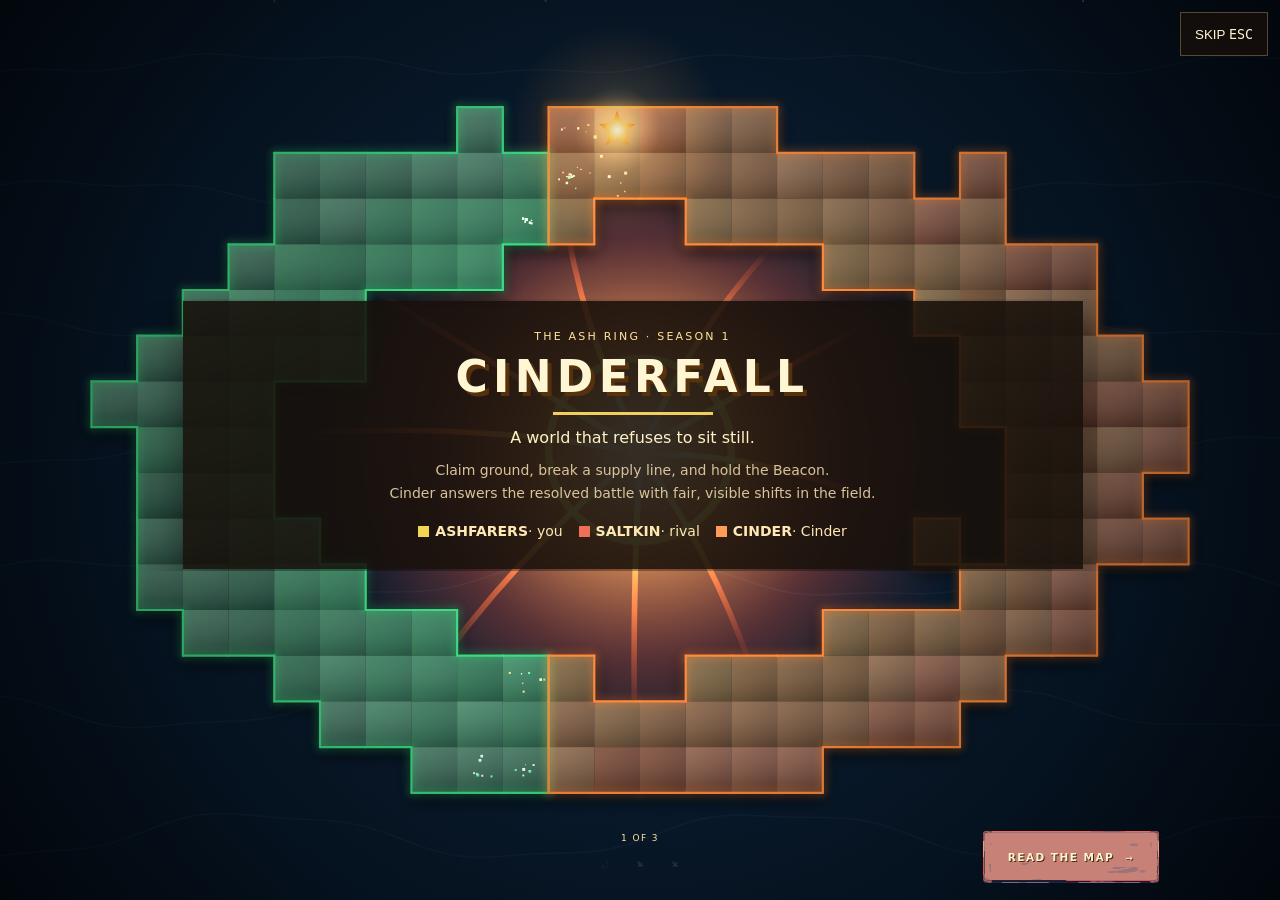
==== commit d6d4d3ce: "refine homepage and gameplay documentation" ====
--- a/index.html
+++ b/index.html
@@ -92,6 +92,11 @@
           <span><i class="legend-relay">◇</i><b data-i18n="map.relay">Relay = cut supply</b></span>
           <span><i class="legend-beacon">★</i><b data-i18n="map.beacon">Beacon = score</b></span>
         </div>
+        <div class="quick-guide" aria-label="Quick play guide">
+          <span data-i18n="guide.glow">① glow = act</span>
+          <span data-i18n="guide.supply">② stay connected</span>
+          <span data-i18n="guide.goal">③ Relay cuts · Beacon wins</span>
+        </div>
         <div id="tooltip" class="hidden"></div>
         <div id="banner" class="hidden"><div class="banner-in"><h2 id="banner-title"></h2><p id="banner-sub"></p></div></div>
         <div id="gameover" class="hidden"><div class="go-in"><h2 id="go-title"></h2><p id="go-sub"></p><button id="go-again" class="btn primary">NEW RING</button></div></div>
@@ -134,13 +139,6 @@
           </div>
         </div>
 
-        <div id="opening-brief" class="opening-brief hidden" aria-live="polite"></div>
-        <div id="player-effort" class="effort-status">OPENING CALL</div>
-        <div class="quick-guide" aria-label="Quick play guide">
-          <span data-i18n="guide.glow">① glow = act</span>
-          <span data-i18n="guide.supply">② stay connected</span>
-          <span data-i18n="guide.goal">③ Relay cuts · Beacon wins</span>
-        </div>
         <section id="mock-result" class="mock-result hidden" aria-live="polite">
           <div class="mock-result-head"><b id="mock-result-title">MOCK PLAYER</b><span id="mock-result-source"></span></div>
           <p id="mock-result-intent"></p>
@@ -177,6 +175,15 @@
 
       <!-- ---------- CHRONICLE ---------- -->
       <div class="panel" id="tab-chronicle">
+        <section id="chronicle-brief" class="chronicle-brief hidden" aria-live="polite">
+          <div id="chronicle-brief-title"></div>
+          <p id="chronicle-brief-copy"></p>
+        </section>
+        <section id="chronicle-forecast" class="chronicle-forecast hidden" aria-live="polite">
+          <div id="chronicle-forecast-title"></div>
+          <p id="chronicle-forecast-copy"></p>
+          <small id="chronicle-forecast-count"></small>
+        </section>
         <p class="panel-note" data-i18n="chronicle.note">Every season the mountain acts, and every season it says why. Predictions are scored against what actually happened.</p>
         <div id="chronicle"></div>
       </div>
@@ -184,13 +191,13 @@
       <!-- ---------- CONSOLE ---------- -->
       <div class="panel" id="tab-console">
         <div class="con-block">
-          <div class="con-title" data-i18n="cinder.reading">CURRENT READING</div>
-          <pre id="con-report">Cinder is asleep. It wakes at the end of turn 3.</pre>
-        </div>
-
-        <div class="con-block">
           <div class="con-title" data-i18n="cinder.evidence">DECISION EVIDENCE</div>
           <div id="con-reason" class="reason">—</div>
+        </div>
+
+        <div class="con-block">
+          <div class="con-title" data-i18n="cinder.profile">PLAYER PROFILE · RESOLVED HISTORY ONLY</div>
+          <div id="con-profile" class="player-profile">no resolved turns yet</div>
         </div>
 
         <div class="con-block">
@@ -198,46 +205,29 @@
           <pre id="con-candidates">no season evaluated yet</pre>
         </div>
 
-        <div class="con-block">
-          <div class="con-title" data-i18n="cinder.pending">PENDING EVENT</div>
-          <div id="con-pending" class="pending">none</div>
-          <div class="con-row">
-            <select id="con-override"></select>
-            <select id="con-intensity">
-              <option value="1">I</option><option value="2" selected>II</option><option value="3">III</option>
-            </select>
-            <button id="con-apply" class="mini solid" data-i18n="cinder.override">OVERRIDE</button>
-          </div>
-        </div>
-
-        <div class="con-block">
-          <div class="con-title" data-i18n="cinder.controls">CONTROLS</div>
-          <label class="chk"><input type="checkbox" id="con-pause"> <span data-i18n="cinder.pause">pause the director</span></label>
-          <label class="chk"><input type="checkbox" id="con-turtle"> <span data-i18n="cinder.turtle">force stalemate (both sides turtle)</span></label>
-          <label class="chk"><input type="checkbox" id="con-ai-fail"> <span data-i18n="cinder.fail">simulate AI failure (3s → FALLBACK)</span></label>
-          <div class="con-row">
-            <button id="con-fire" class="mini" data-i18n="cinder.fire">fire now</button>
-            <button id="con-new" class="mini" data-i18n="cinder.new">new ring</button>
-            <button id="con-clear-memory" class="mini" data-i18n="cinder.clearMemory">clear player memory</button>
-          </div>
-        </div>
-
-        <div class="con-block">
-          <div class="con-title" data-i18n="cinder.mockTitle">MOCK PLAYER · LLM TEST</div>
-          <p class="panel-note" data-i18n="cinder.mockNote">Ask the configured LLM for an Ashfarer doctrine. The legal bot turns it into a visible, valid queue; it never bypasses rules.</p>
-          <button id="con-mock" class="mini solid" data-i18n="cinder.mockButton">MOCK LLM MOVE</button>
-          <div id="con-mock-status" class="reason">ready — no mock move queued</div>
-        </div>
-
-        <div class="con-block">
-          <div class="con-title" data-i18n="cinder.memory">TEMPLATE MEMORY</div>
-          <div id="con-memory" class="memory">no history yet</div>
-        </div>
-
-        <div class="con-block">
-          <div class="con-title" data-i18n="cinder.profile">PLAYER PROFILE · RESOLVED HISTORY ONLY</div>
-          <pre id="con-profile">no resolved turns yet</pre>
-        </div>
+        <details id="demo-tools" class="demo-tools" open>
+          <summary><span data-i18n="cinder.demoTools">DEMO TOOLS</span><i aria-hidden="true">⌄</i></summary>
+          <div class="demo-tools-body">
+            <div class="con-block">
+              <div class="con-title" data-i18n="cinder.mockTitle">MOCK PLAYER · LLM TEST</div>
+              <p class="panel-note" data-i18n="cinder.mockNote">Ask the configured LLM for an Ashfarer doctrine. The legal bot turns it into a visible, valid queue; it never bypasses rules.</p>
+              <button id="con-mock" class="mini solid" data-i18n="cinder.mockButton">MOCK LLM MOVE</button>
+              <div id="con-mock-status" class="reason">ready — no mock move queued</div>
+            </div>
+
+            <div class="con-block demo-controls">
+              <div class="con-title" data-i18n="cinder.controls">DEMO CONTROLS</div>
+              <label class="chk"><input type="checkbox" id="con-pause"> <span data-i18n="cinder.pause">pause the director</span></label>
+              <label class="chk"><input type="checkbox" id="con-turtle"> <span data-i18n="cinder.turtle">force stalemate (both sides turtle)</span></label>
+              <label class="chk"><input type="checkbox" id="con-ai-fail"> <span data-i18n="cinder.fail">simulate AI failure (3s → FALLBACK)</span></label>
+              <div class="con-row">
+                <button id="con-fire" class="mini" data-i18n="cinder.fire">fire now</button>
+                <button id="con-new" class="mini" data-i18n="cinder.new">new ring</button>
+                <button id="con-clear-memory" class="mini" data-i18n="cinder.clearMemory">clear player memory</button>
+              </div>
+            </div>
+          </div>
+        </details>
       </div>
 
     </aside>
@@ -293,42 +283,34 @@
     <!-- 2. read the map -->
     <section class="slide" data-slide="1">
       <div class="sheet lesson-sheet">
-        <div class="sheet-kicker" data-i18n="intro.map.kicker">1 / 3 · READ THE FIELD</div>
+        <div class="sheet-kicker" data-i18n="intro.map.kicker">1 / 2 · READ THE FIELD</div>
         <h2 data-i18n="intro.map.title">Two fronts. One clear objective.</h2>
         <div class="lesson-layout">
-          <div class="lesson-visual ladder-lesson">
-            <svg viewBox="0 0 520 245" role="img" aria-label="Two-front map with Relays and a Beacon">
-              <path class="demo-route north" d="M66 62 H454"></path>
-              <path class="demo-route south" d="M66 183 H454"></path>
-              <g class="demo-nodes">
-                <rect class="demo-cap ash" x="42" y="41" width="48" height="42"></rect>
-                <rect x="165" y="41" width="50" height="42"></rect>
-                <rect class="relay" x="305" y="41" width="23" height="42"></rect>
-                <rect class="relay" x="332" y="41" width="23" height="42"></rect>
-                <rect class="demo-cap salt" x="430" y="41" width="48" height="42"></rect>
-                <rect class="demo-cap ash" x="42" y="162" width="48" height="42"></rect>
-                <rect class="relay" x="165" y="162" width="23" height="42"></rect>
-                <rect class="relay" x="192" y="162" width="23" height="42"></rect>
-                <rect x="305" y="162" width="50" height="42"></rect>
-                <rect class="demo-cap salt" x="430" y="162" width="48" height="42"></rect>
-              </g>
-              <text x="38" y="28">ASHFARERS</text><text x="401" y="28">SALTKIN</text>
-              <g class="demo-route-label north">
-                <rect x="184" y="4" width="152" height="24"></rect>
-                <text x="260" y="16" text-anchor="middle" data-i18n="intro.map.north">NORTH ROUTE</text>
-              </g>
-              <g class="demo-route-label south">
-                <rect x="184" y="214" width="152" height="24"></rect>
-                <text x="260" y="226" text-anchor="middle" data-i18n="intro.map.south">SOUTH ROUTE</text>
-              </g>
-              <text class="relay-label" x="278" y="107" data-i18n="intro.map.relay">RELAY PAIR</text>
-              <text class="beacon-label" x="237" y="136" data-i18n="intro.map.beacon">★ BEACON</text>
-              <path id="advance-path" d="M76 62 H388" fill="none"></path>
-              <circle class="demo-scout" r="9">
-                <animateMotion dur="5s" repeatCount="indefinite"><mpath href="#advance-path"></mpath></animateMotion>
-              </circle>
-            </svg>
-            <div class="visual-caption" data-i18n="intro.map.caption">Choose a front → contest its Relay → keep the Beacon supplied.</div>
+          <div class="lesson-visual field-map-lesson">
+            <div class="guide-live-map" role="img" aria-label="The current game board with route and objective labels">
+              <canvas id="guide-map-canvas"></canvas>
+              <div class="guide-map-mask" aria-hidden="true">
+                <svg class="guide-route-arrows" viewBox="0 0 100 100" preserveAspectRatio="none">
+                  <defs><marker id="guide-route-tip" viewBox="0 0 10 10" refX="8" refY="5" markerWidth="4" markerHeight="4" orient="auto"><path d="M0 0L10 5L0 10Z"></path></marker></defs>
+                  <path class="north" d="M16 30H84" marker-end="url(#guide-route-tip)"></path>
+                  <path class="south" d="M16 70H84" marker-end="url(#guide-route-tip)"></path>
+                </svg>
+                <svg class="guide-callout-lines" viewBox="0 0 100 100" preserveAspectRatio="none">
+                  <line class="ash" data-guide-line="capital-a"></line>
+                  <line class="salt" data-guide-line="capital-b"></line>
+                  <line class="relay" data-guide-line="relay"></line>
+                  <line class="beacon" data-guide-line="beacon"></line>
+                </svg>
+                <span class="guide-map-tag route north" data-guide-label="north" data-i18n="intro.map.north">NORTH ROUTE</span>
+                <span class="guide-map-tag route south" data-guide-label="south" data-i18n="intro.map.south">SOUTH ROUTE</span>
+                <span class="guide-map-tag home ash" data-guide-label="capital-a" data-i18n="intro.map.capitalYou">① YOU</span>
+                <span class="guide-map-tag home salt" data-guide-label="capital-b" data-i18n="intro.map.capitalRival">RIVAL</span>
+                <span class="guide-map-tag relay" data-guide-label="relay" data-i18n="intro.map.relay">② RELAY</span>
+                <span class="guide-map-tag beacon" data-guide-label="beacon" data-i18n="intro.map.beacon">③ BEACON</span>
+              </div>
+              <div class="guide-flow-strip"><span data-i18n="intro.map.flowStart">① start at your capital</span><i>→</i><span data-i18n="intro.map.flowRelay">② take both Relay tiles</span><i>→</i><span data-i18n="intro.map.flowBeacon">③ keep Beacon supplied</span></div>
+            </div>
+            <p class="field-attribute-note" data-i18n="intro.map.attributes">Top-left pips show Height: each point adds 1 Defence. Green glow shows Fertility: it provides Supply while connected to your capital.</p>
           </div>
           <div class="lesson-copy">
             <div class="rule-step"><b data-i18n="intro.map.step1.title">Choose a front.</b><span data-i18n="intro.map.step1.body">North and South use the same rules. The opening flame marks a shared early Supply bonus.</span></div>
@@ -342,20 +324,20 @@
     <!-- 3. fund a turn -->
     <section class="slide" data-slide="2">
       <div class="sheet lesson-sheet">
-        <div class="sheet-kicker" data-i18n="intro.economy.kicker">2 / 3 · PLAN A TURN</div>
-        <h2 data-i18n="intro.economy.title">Every turn has Supply and Moves.</h2>
+        <div class="sheet-kicker" data-i18n="intro.economy.kicker">2 / 2 · PLAY A TURN</div>
+        <h2 data-i18n="intro.economy.title">Choose, click, resolve.</h2>
         <div class="lesson-layout">
           <div class="lesson-visual quick-start-lesson">
-            <div class="quick-start-title" data-i18n="intro.economy.visualTitle">A TURN IN THREE CLICKS</div>
             <div class="quick-start-step"><b>1</b><span><strong data-i18n="intro.economy.visual1.title">Choose an action</strong><em data-i18n="intro.economy.visual1.body">Claim 3 · Hold 2 · Attack 1</em></span></div>
             <div class="quick-start-step"><b>2</b><span><strong data-i18n="intro.economy.visual2.title">Click a glowing tile</strong><em data-i18n="intro.economy.visual2.body">Glow means this action is legal.</em></span></div>
             <div class="quick-start-step"><b>3</b><span><strong data-i18n="intro.economy.visual3.title">End the turn</strong><em data-i18n="intro.economy.visual3.body">Both sides resolve at the same time.</em></span></div>
           </div>
           <div class="lesson-copy">
-            <p class="lesson-lead" data-i18n="intro.economy.lead">You only need to read two numbers: Moves limit how many orders you queue; Supply pays their cost.</p>
-            <div class="rule-step"><b data-i18n="intro.economy.step1.title">Follow the visible prompts.</b><span data-i18n="intro.economy.step1.body">If a tile glows, your selected action can be used there. If a button is grey, its requirement is not met yet.</span></div>
-            <div class="rule-step"><b data-i18n="intro.economy.step2.title">Stay on one route this turn.</b><span data-i18n="intro.economy.step2.body">Your first route action selects North or South. Next turn you can choose either route again.</span></div>
-            <div class="rule-step"><b data-i18n="intro.economy.step3.title">Everything else is optional.</b><span data-i18n="intro.economy.step3.body">Unused Supply becomes Reserve. Combo only appears after linked orders; you can safely ignore it at first.</span></div>
+            <div class="turn-rule-list">
+              <div class="quick-start-step rule-number-card"><b>1</b><span><strong data-i18n="intro.economy.step1.title">Moves = order limit.</strong><em data-i18n="intro.economy.step1.body">Every queued action uses one Move.</em></span></div>
+              <div class="quick-start-step rule-number-card"><b>2</b><span><strong data-i18n="intro.economy.step2.title">Supply = spending limit.</strong><em data-i18n="intro.economy.step2.body">Supply pays each action's shown cost.</em></span></div>
+              <div class="quick-start-step rule-number-card"><b>3</b><span><strong data-i18n="intro.economy.step3.title">End Turn = resolve together.</strong><em data-i18n="intro.economy.step3.body">Both queues reveal and resolve at the same time.</em></span></div>
+            </div>
           </div>
         </div>
       </div>
@@ -438,12 +420,11 @@
     <nav class="intro-nav">
       <button id="intro-back" class="btn intro-back" disabled><span data-i18n="intro.back">BACK</span> <kbd>←</kbd></button>
       <div class="intro-position">
-        <span id="intro-progress">1 OF 4</span>
+        <span id="intro-progress">1 OF 3</span>
         <div class="dots" aria-label="Tutorial pages">
           <button class="dot-nav active" type="button" data-go="0" aria-label="Introduction" aria-current="step"></button>
           <button class="dot-nav" type="button" data-go="1" aria-label="Read the map"></button>
-          <button class="dot-nav" type="button" data-go="2" aria-label="Plan a turn"></button>
-          <button class="dot-nav" type="button" data-go="3" aria-label="Resolve and survive"></button>
+          <button class="dot-nav" type="button" data-go="2" aria-label="Play a turn"></button>
         </div>
       </div>
       <button id="intro-next" class="btn primary intro-next">READ THE RING <kbd>→</kbd></button>
--- a/css/style.css
+++ b/css/style.css
@@ -537,7 +537,7 @@
 
 .spend-fill.over{background:linear-gradient(90deg, rgba(239,111,87,.85), rgba(255,203,131,.92))}
 
-.opening-brief,.ai-intent,.effort-status{
+.ai-intent{
   padding:7px 10px;
   margin-bottom:7px;
   background:rgba(255,245,214,.08);
@@ -546,37 +546,60 @@
   letter-spacing:.12em;
 }
 
-.opening-brief{
-  background:rgba(245,202,90,.14);
+.chronicle-brief,.chronicle-forecast{
+  margin:0 0 9px;
+  padding:10px 12px;
+  border-left:3px solid var(--gold);
+  background:rgba(245,202,90,.13);
   color:#ffe8a6;
-  border-left:3px solid var(--gold);
-}
-
-.effort-status{
-  background:rgba(86,137,186,.16);
-  color:#bfe4ff;
-  border-left:3px solid rgba(126,195,255,.72);
-}
-
-.effort-status.redeploy{
-  background:rgba(239,111,87,.14);
-  color:#ffd0b5;
+  font-size:11px;
+  line-height:1.55;
+}
+
+.chronicle-forecast{
   border-left-color:var(--red);
+  background:rgba(239,111,87,.13);
+  color:#ffd2bf;
+}
+
+.chronicle-brief > div,.chronicle-forecast > div{
+  font-size:10px;
+  font-weight:700;
+  letter-spacing:.13em;
+}
+
+.chronicle-brief p,.chronicle-forecast p{
+  margin:4px 0 0;
+}
+
+.chronicle-forecast small{
+  display:block;
+  margin-top:4px;
+  color:#ffb79c;
+  letter-spacing:.08em;
 }
 
 .quick-guide{
-  display:grid;
-  grid-template-columns:1fr;
-  gap:3px;
-  margin:-1px 0 9px;
-  padding:7px 9px;
-  border-left:3px solid rgba(245,212,90,.72);
-  background:rgba(245,212,90,.08);
-  color:#d9d3bd;
+  position:absolute;
+  z-index:5;
+  right:12px;
+  bottom:12px;
+  display:flex;
+  flex-direction:column;
+  gap:4px;
+  width:min(205px,calc(100% - 178px));
+  padding:7px 10px;
+  border:1px solid rgba(255,230,146,.32);
+  border-radius:5px;
+  background:rgba(12,18,29,.86);
+  color:#fff5d2;
   font-size:10px;
+  font-weight:400;
+  letter-spacing:.04em;
   line-height:1.35;
-}
-.quick-guide span:first-child{color:#fff1b8;font-weight:800}
+  pointer-events:none;
+}
+.quick-guide span{display:block;font-weight:400}
 
 .mock-result{
   margin:-2px 0 9px;
@@ -749,6 +772,12 @@
   margin-bottom:12px;
   background:rgba(255,245,214,.05);
 }
+
+.demo-tools{margin:0 0 12px;border:1px solid rgba(245,212,90,.28);background:rgba(245,212,90,.045)}
+.demo-tools summary{display:flex;align-items:center;justify-content:space-between;padding:9px 11px;color:#fff0b6;cursor:pointer;font:800 10px ui-monospace,SFMono-Regular,Menlo,monospace;letter-spacing:.12em;list-style:none}
+.demo-tools summary::-webkit-details-marker{display:none}.demo-tools summary i{font-style:normal;font-size:14px}.demo-tools:not([open]) summary i{transform:rotate(180deg)}
+.demo-tools-body{padding:0 10px 10px}.demo-tools-body .con-block{margin-bottom:10px}.demo-tools-body .con-block:last-child{margin-bottom:0}.demo-controls{background:rgba(124,183,255,.055)}
+.player-profile{color:var(--ink-dim);font:11px/1.5 ui-monospace,SFMono-Regular,Menlo,monospace}.profile-summary{margin:0 0 9px;color:#c6d7c4}.profile-grid{display:grid;grid-template-columns:1fr 1fr;gap:7px}.profile-card{display:grid;gap:2px;padding:8px;background:rgba(124,183,255,.07);border-left:2px solid rgba(124,183,255,.72)}.profile-card small{color:#aebfcf;font-size:9px;letter-spacing:.08em}.profile-card b{color:#fff0b6;font-size:11px;font-weight:700}
 
 .con-title{
   margin-bottom:8px;
@@ -932,11 +961,14 @@
 }
 
 .hero{
+  position:relative;
+  overflow:hidden;
   text-align:center;
   max-width:900px;
   margin:0 auto;
   background:rgba(23,16,11,.88);
 }
+.hero>*{position:relative;z-index:1}
 .hero-kicker,.sheet-kicker{font-size:11px;letter-spacing:.2em;color:#ffe59b;margin-bottom:10px;text-wrap:balance}
 .hero-title{
   font-size:44px;
@@ -1070,8 +1102,16 @@
 .relay-label{fill:#ffe08a !important}.beacon-label{fill:#fff4bf !important;font-size:10px !important}.demo-scout{fill:#fff4bf;stroke:#3ddc84;stroke-width:5;filter:drop-shadow(0 0 7px #3ddc84)}
 @keyframes relay-pulse{50%{filter:brightness(1.7);stroke-width:7}}
 
+.lesson-sheet{background:rgba(20,14,10,.94)}.field-map-lesson{display:flex;flex-direction:column;justify-content:center;gap:8px;padding:12px}.guide-live-map{position:relative;overflow:hidden;min-height:254px;border:1px solid rgba(190,220,239,.5);background:#08111d;box-shadow:inset 0 0 35px rgba(0,0,0,.65)}#guide-map-canvas{display:block;width:100%;height:254px;opacity:.54;filter:saturate(.76) contrast(1.04)}.guide-live-map:after{content:"";position:absolute;inset:0;pointer-events:none;background:linear-gradient(90deg,rgba(4,10,17,.28),transparent 30%,transparent 70%,rgba(4,10,17,.28)),rgba(3,9,15,.18);box-shadow:inset 0 0 42px rgba(0,0,0,.55)}.guide-map-mask{position:absolute;inset:0;z-index:1;pointer-events:none}.guide-route-arrows{position:absolute;inset:0;width:100%;height:100%;overflow:visible}.guide-route-arrows path{fill:none;stroke-width:1.1;stroke-dasharray:3 2;opacity:.62;animation:none!important}.guide-route-arrows path.north{stroke:#bfe4ff}.guide-route-arrows path.south{stroke:#c9eeb3}.guide-route-arrows marker path{fill:#dff3ff;stroke:none;opacity:1}.guide-map-tag{position:absolute;z-index:2;padding:3px 5px;border:1px solid;background:rgba(7,14,23,.9);box-shadow:0 2px 8px rgba(0,0,0,.7);font:800 9px/1.15 ui-monospace,monospace;letter-spacing:.04em;text-align:center;transform:translate(-50%,-130%);white-space:nowrap}.guide-map-tag:after{content:"";position:absolute;left:50%;top:100%;height:13px;border-left:1px solid currentColor}.guide-map-tag.home{transform:translate(-50%,-155%)}.guide-map-tag.home:after{height:19px}.guide-map-tag.ash{color:#ffec96;border-color:#f3d554}.guide-map-tag.salt{color:#ffc3b9;border-color:#ef947f}.guide-map-tag.relay{color:#ffe9a3;border-color:#ffe08a}.guide-map-tag.beacon{color:#fff1b4;border-color:#ff9a42}.guide-map-tag.route{transform:translate(-50%,-50%);background:rgba(6,18,30,.72);border-style:dashed}.guide-map-tag.route:after{display:none}.guide-map-tag.route.north{color:#dff3ff;border-color:#bfe4ff}.guide-map-tag.route.south{color:#d9f1c7;border-color:#b6dcaa}.guide-flow-strip{position:absolute;z-index:3;left:8px;right:8px;bottom:8px;display:flex;align-items:center;justify-content:center;gap:6px;padding:5px 7px;background:rgba(5,12,20,.85);border:1px solid rgba(215,229,235,.26);color:#fff0bd;font:800 8px/1.2 ui-monospace,monospace;letter-spacing:.025em;text-align:center}.guide-flow-strip i{color:#ffca67;font-style:normal;font-size:13px}.field-map-key{position:relative;display:flex;justify-content:center;gap:10px;flex-wrap:wrap;color:var(--ink-dim);font-size:10px}.field-map-key span{display:inline-flex;align-items:center;gap:6px}.field-map-key i{width:10px;height:10px;border:1px solid}.field-map-key i.capital{background:#8d7c22;border-color:#f3d554}.field-map-key i.relay{background:#5d3d1f;border-color:#ffe08a}.field-map-key i.beacon{background:#ff9a42;border-color:#fff1be}.turn-rule-list{display:flex;flex-direction:column;gap:10px}.turn-rule-list .quick-start-step{padding:11px}.turn-rule-list .quick-start-step>b{background:#624b2d;color:#fff0bd}
+.guide-callout-lines{position:absolute;inset:0;z-index:1;width:100%;height:100%;overflow:visible}.guide-callout-lines line{stroke-width:.55;stroke-dasharray:1.4 1.1;opacity:.9}.guide-callout-lines line.ash{stroke:#f3d554}.guide-callout-lines line.salt{stroke:#ef947f}.guide-callout-lines line.relay{stroke:#ffe08a}.guide-callout-lines line.beacon{stroke:#ff9a42}.guide-map-tag:after,.guide-map-tag.home:after{display:none}
+.field-attribute-note{position:relative;margin:0;padding:6px 8px;border-left:2px solid rgba(183,255,116,.72);background:rgba(183,255,116,.06);color:#d9eac6;font-size:10px;line-height:1.45}
+
 .economy-lesson{display:flex;flex-direction:column;justify-content:center;gap:15px}
 .quick-start-lesson,.outcome-lesson{display:flex;flex-direction:column;justify-content:center;gap:12px}
+/* The turn-flow cards stand on their own; unlike the map illustration they
+   do not need a second decorative panel around them. */
+.quick-start-lesson{min-height:0;padding:0;background:transparent;border:0;box-shadow:none}
+.quick-start-lesson:before{display:none}
 .quick-start-title,.outcome-title{position:relative;color:#ffe8a4;font-size:11px;font-weight:800;letter-spacing:.14em;text-align:center}
 .quick-start-step,.outcome-row{position:relative;display:grid;grid-template-columns:36px 1fr;align-items:center;gap:11px;padding:13px;background:rgba(124,183,255,.09);border-left:3px solid #7ec3ff}
 .quick-start-step>b,.outcome-row>b{display:grid;place-items:center;width:32px;height:32px;background:#275b7d;color:#e8f6ff;font-size:15px}
@@ -1249,6 +1289,7 @@
   .event-timeline{grid-template-columns:1fr 1fr}
   .event-timeline>i{display:none}
   .timeline-turn{text-align:center}
+  .quick-guide{right:8px;bottom:8px;width:min(188px,calc(100% - 126px));padding:6px 7px;font-size:9px}
 }
 
 @media (max-height: 600px) and (min-width: 821px){
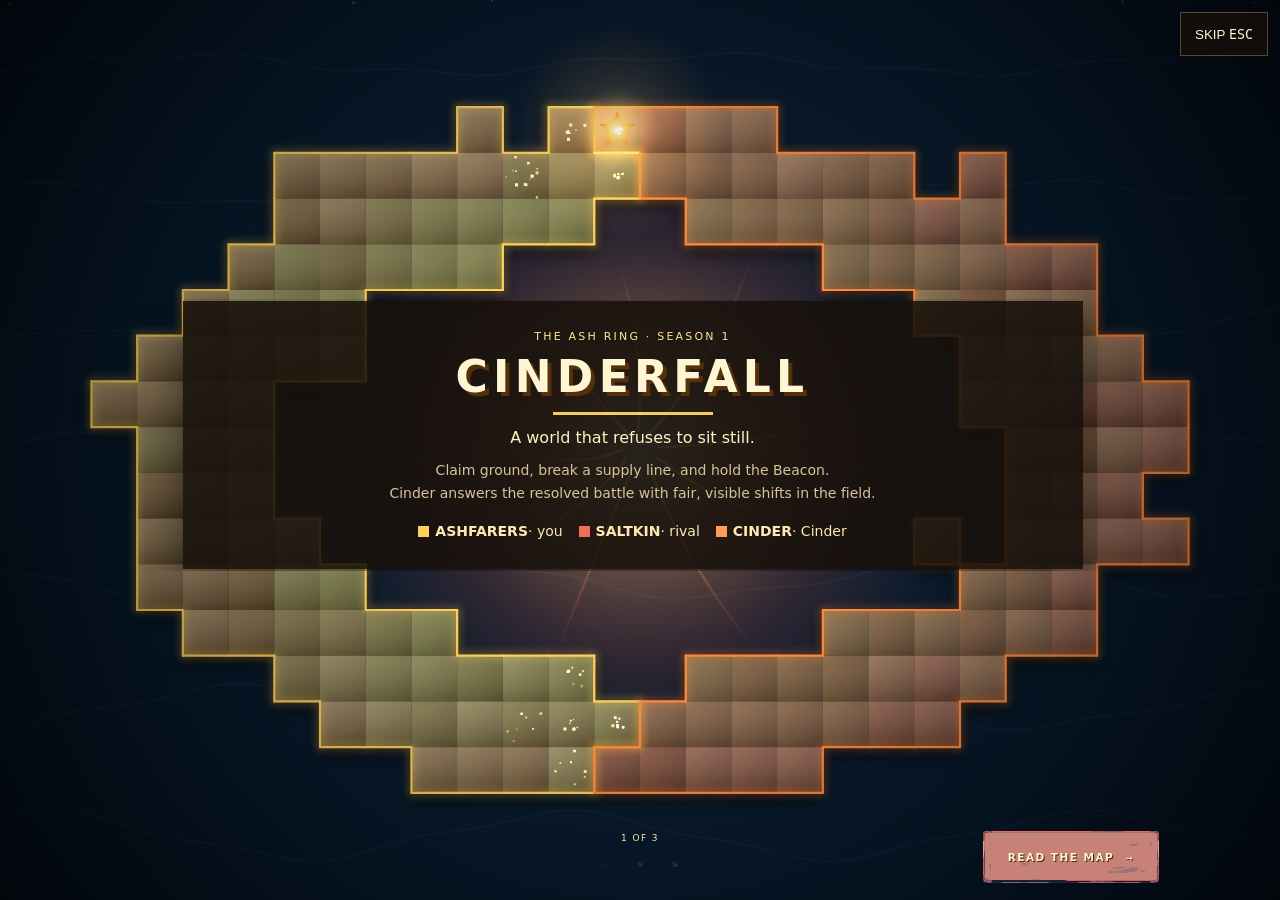
==== commit 98c482f5: "Refine Cinderfall gameplay and presentation" ====
--- a/index.html
+++ b/index.html
@@ -209,9 +209,9 @@
           <summary><span data-i18n="cinder.demoTools">DEMO TOOLS</span><i aria-hidden="true">⌄</i></summary>
           <div class="demo-tools-body">
             <div class="con-block">
-              <div class="con-title" data-i18n="cinder.mockTitle">MOCK PLAYER · LLM TEST</div>
-              <p class="panel-note" data-i18n="cinder.mockNote">Ask the configured LLM for an Ashfarer doctrine. The legal bot turns it into a visible, valid queue; it never bypasses rules.</p>
-              <button id="con-mock" class="mini solid" data-i18n="cinder.mockButton">MOCK LLM MOVE</button>
+              <div class="con-title" data-i18n="cinder.mockTitle">AUTO PLAY · FIELD BOT</div>
+              <p class="panel-note" data-i18n="cinder.mockNote">Let the field bot choose the next strategy and fill a visible legal queue. It never bypasses rules or calls the model.</p>
+              <button id="con-mock" class="mini solid" data-i18n="cinder.mockButton">AUTO-SELECT NEXT STRATEGY</button>
               <div id="con-mock-status" class="reason">ready — no mock move queued</div>
             </div>
 
--- a/css/style.css
+++ b/css/style.css
@@ -1002,7 +1002,7 @@
 }
 
 .dot{display:inline-block;width:11px;height:11px;margin-right:6px}
-.dot.jade{background:#f3d554}
+.dot.jade{background:#ffd15c}
 .dot.molten{background:#ef6f57}
 .dot.fire{background:#ff9d58}
 
@@ -1019,7 +1019,7 @@
 }
 
 .bn-star{font-size:28px;color:#ffe487}
-.c-jade{color:#f3d554}
+.c-jade{color:#ffd15c}
 .c-molten{color:#ef947f}
 
 .rulegrid{display:grid;grid-template-columns:repeat(2,minmax(0,1fr));gap:14px}
@@ -1097,13 +1097,13 @@
 .demo-route-label.north rect{stroke:#bed4e6}.demo-route-label.south rect{stroke:#b8d89b}
 .ladder-lesson svg .demo-route-label text{fill:#fff1bb;font-size:10px;letter-spacing:.04em;dominant-baseline:middle}
 .demo-nodes rect{fill:#394355;stroke:#b8c3d5;stroke-width:2}
-.demo-nodes .demo-cap.ash{fill:#8d7c22;stroke:#f3d554}.demo-nodes .demo-cap.salt{fill:#7f382c;stroke:#ef947f}
+.demo-nodes .demo-cap.ash{fill:#7d5310;stroke:#ffd15c}.demo-nodes .demo-cap.salt{fill:#7f382c;stroke:#ef947f}
 .demo-nodes .relay{fill:#4e3422;stroke:#ffe08a;stroke-width:4;animation:relay-pulse 1.7s ease-in-out infinite}
-.relay-label{fill:#ffe08a !important}.beacon-label{fill:#fff4bf !important;font-size:10px !important}.demo-scout{fill:#fff4bf;stroke:#3ddc84;stroke-width:5;filter:drop-shadow(0 0 7px #3ddc84)}
+.relay-label{fill:#ffe08a !important}.beacon-label{fill:#fff4bf !important;font-size:10px !important}.demo-scout{fill:#fff4bf;stroke:#ffd15c;stroke-width:5;filter:drop-shadow(0 0 7px #ffd15c)}
 @keyframes relay-pulse{50%{filter:brightness(1.7);stroke-width:7}}
 
-.lesson-sheet{background:rgba(20,14,10,.94)}.field-map-lesson{display:flex;flex-direction:column;justify-content:center;gap:8px;padding:12px}.guide-live-map{position:relative;overflow:hidden;min-height:254px;border:1px solid rgba(190,220,239,.5);background:#08111d;box-shadow:inset 0 0 35px rgba(0,0,0,.65)}#guide-map-canvas{display:block;width:100%;height:254px;opacity:.54;filter:saturate(.76) contrast(1.04)}.guide-live-map:after{content:"";position:absolute;inset:0;pointer-events:none;background:linear-gradient(90deg,rgba(4,10,17,.28),transparent 30%,transparent 70%,rgba(4,10,17,.28)),rgba(3,9,15,.18);box-shadow:inset 0 0 42px rgba(0,0,0,.55)}.guide-map-mask{position:absolute;inset:0;z-index:1;pointer-events:none}.guide-route-arrows{position:absolute;inset:0;width:100%;height:100%;overflow:visible}.guide-route-arrows path{fill:none;stroke-width:1.1;stroke-dasharray:3 2;opacity:.62;animation:none!important}.guide-route-arrows path.north{stroke:#bfe4ff}.guide-route-arrows path.south{stroke:#c9eeb3}.guide-route-arrows marker path{fill:#dff3ff;stroke:none;opacity:1}.guide-map-tag{position:absolute;z-index:2;padding:3px 5px;border:1px solid;background:rgba(7,14,23,.9);box-shadow:0 2px 8px rgba(0,0,0,.7);font:800 9px/1.15 ui-monospace,monospace;letter-spacing:.04em;text-align:center;transform:translate(-50%,-130%);white-space:nowrap}.guide-map-tag:after{content:"";position:absolute;left:50%;top:100%;height:13px;border-left:1px solid currentColor}.guide-map-tag.home{transform:translate(-50%,-155%)}.guide-map-tag.home:after{height:19px}.guide-map-tag.ash{color:#ffec96;border-color:#f3d554}.guide-map-tag.salt{color:#ffc3b9;border-color:#ef947f}.guide-map-tag.relay{color:#ffe9a3;border-color:#ffe08a}.guide-map-tag.beacon{color:#fff1b4;border-color:#ff9a42}.guide-map-tag.route{transform:translate(-50%,-50%);background:rgba(6,18,30,.72);border-style:dashed}.guide-map-tag.route:after{display:none}.guide-map-tag.route.north{color:#dff3ff;border-color:#bfe4ff}.guide-map-tag.route.south{color:#d9f1c7;border-color:#b6dcaa}.guide-flow-strip{position:absolute;z-index:3;left:8px;right:8px;bottom:8px;display:flex;align-items:center;justify-content:center;gap:6px;padding:5px 7px;background:rgba(5,12,20,.85);border:1px solid rgba(215,229,235,.26);color:#fff0bd;font:800 8px/1.2 ui-monospace,monospace;letter-spacing:.025em;text-align:center}.guide-flow-strip i{color:#ffca67;font-style:normal;font-size:13px}.field-map-key{position:relative;display:flex;justify-content:center;gap:10px;flex-wrap:wrap;color:var(--ink-dim);font-size:10px}.field-map-key span{display:inline-flex;align-items:center;gap:6px}.field-map-key i{width:10px;height:10px;border:1px solid}.field-map-key i.capital{background:#8d7c22;border-color:#f3d554}.field-map-key i.relay{background:#5d3d1f;border-color:#ffe08a}.field-map-key i.beacon{background:#ff9a42;border-color:#fff1be}.turn-rule-list{display:flex;flex-direction:column;gap:10px}.turn-rule-list .quick-start-step{padding:11px}.turn-rule-list .quick-start-step>b{background:#624b2d;color:#fff0bd}
-.guide-callout-lines{position:absolute;inset:0;z-index:1;width:100%;height:100%;overflow:visible}.guide-callout-lines line{stroke-width:.55;stroke-dasharray:1.4 1.1;opacity:.9}.guide-callout-lines line.ash{stroke:#f3d554}.guide-callout-lines line.salt{stroke:#ef947f}.guide-callout-lines line.relay{stroke:#ffe08a}.guide-callout-lines line.beacon{stroke:#ff9a42}.guide-map-tag:after,.guide-map-tag.home:after{display:none}
+.lesson-sheet{background:rgba(20,14,10,.94)}.field-map-lesson{display:flex;flex-direction:column;justify-content:center;gap:8px;padding:12px}.guide-live-map{position:relative;overflow:hidden;min-height:254px;border:1px solid rgba(190,220,239,.5);background:#08111d;box-shadow:inset 0 0 35px rgba(0,0,0,.65)}#guide-map-canvas{display:block;width:100%;height:254px;opacity:.54;filter:saturate(.76) contrast(1.04)}.guide-live-map:after{content:"";position:absolute;inset:0;pointer-events:none;background:linear-gradient(90deg,rgba(4,10,17,.28),transparent 30%,transparent 70%,rgba(4,10,17,.28)),rgba(3,9,15,.18);box-shadow:inset 0 0 42px rgba(0,0,0,.55)}.guide-map-mask{position:absolute;inset:0;z-index:1;pointer-events:none}.guide-route-arrows{position:absolute;inset:0;width:100%;height:100%;overflow:visible}.guide-route-arrows path{fill:none;stroke-width:1.1;stroke-dasharray:3 2;opacity:.62;animation:none!important}.guide-route-arrows path.north{stroke:#bfe4ff}.guide-route-arrows path.south{stroke:#c9eeb3}.guide-route-arrows marker path{fill:#dff3ff;stroke:none;opacity:1}.guide-map-tag{position:absolute;z-index:2;padding:3px 5px;border:1px solid;background:rgba(7,14,23,.9);box-shadow:0 2px 8px rgba(0,0,0,.7);font:800 9px/1.15 ui-monospace,monospace;letter-spacing:.04em;text-align:center;transform:translate(-50%,-130%);white-space:nowrap}.guide-map-tag:after{content:"";position:absolute;left:50%;top:100%;height:13px;border-left:1px solid currentColor}.guide-map-tag.home{transform:translate(-50%,-155%)}.guide-map-tag.home:after{height:19px}.guide-map-tag.ash{color:#c5e8ff;border-color:#55b7ff}.guide-map-tag.salt{color:#ffc3b9;border-color:#ef947f}.guide-map-tag.relay{color:#ffe9a3;border-color:#ffe08a}.guide-map-tag.beacon{color:#fff1b4;border-color:#ff9a42}.guide-map-tag.route{transform:translate(-50%,-50%);background:rgba(6,18,30,.72);border-style:dashed}.guide-map-tag.route:after{display:none}.guide-map-tag.route.north{color:#dff3ff;border-color:#bfe4ff}.guide-map-tag.route.south{color:#d9f1c7;border-color:#b6dcaa}.guide-flow-strip{position:absolute;z-index:3;left:8px;right:8px;bottom:8px;display:flex;align-items:center;justify-content:center;gap:6px;padding:5px 7px;background:rgba(5,12,20,.85);border:1px solid rgba(215,229,235,.26);color:#fff0bd;font:800 8px/1.2 ui-monospace,monospace;letter-spacing:.025em;text-align:center}.guide-flow-strip i{color:#ffca67;font-style:normal;font-size:13px}.field-map-key{position:relative;display:flex;justify-content:center;gap:10px;flex-wrap:wrap;color:var(--ink-dim);font-size:10px}.field-map-key span{display:inline-flex;align-items:center;gap:6px}.field-map-key i{width:10px;height:10px;border:1px solid}.field-map-key i.capital{background:#205f9a;border-color:#55b7ff}.field-map-key i.relay{background:#5d3d1f;border-color:#ffe08a}.field-map-key i.beacon{background:#ff9a42;border-color:#fff1be}.turn-rule-list{display:flex;flex-direction:column;gap:10px}.turn-rule-list .quick-start-step{padding:11px}.turn-rule-list .quick-start-step>b{background:#624b2d;color:#fff0bd}
+.guide-callout-lines{position:absolute;inset:0;z-index:1;width:100%;height:100%;overflow:visible}.guide-callout-lines line{stroke-width:.55;stroke-dasharray:1.4 1.1;opacity:.9}.guide-callout-lines line.ash{stroke:#55b7ff}.guide-callout-lines line.salt{stroke:#ef947f}.guide-callout-lines line.relay{stroke:#ffe08a}.guide-callout-lines line.beacon{stroke:#ff9a42}.guide-map-tag:after,.guide-map-tag.home:after{display:none}
 .field-attribute-note{position:relative;margin:0;padding:6px 8px;border-left:2px solid rgba(183,255,116,.72);background:rgba(183,255,116,.06);color:#d9eac6;font-size:10px;line-height:1.45}
 
 .economy-lesson{display:flex;flex-direction:column;justify-content:center;gap:15px}
@@ -1137,7 +1137,7 @@
 .march-track:before{content:"";position:absolute;left:9%;right:9%;top:50%;height:7px;background:#536879;transform:translateY(-50%)}
 .march-tile{position:relative;z-index:1;aspect-ratio:1;display:grid;place-items:center;background:#273646;border:2px solid #7ec3ff;color:#e4f5ff;font-weight:800}
 .march-tile.home{border-color:var(--gold);color:#fff0a6}.march-tile.goal{border-color:#ffe08a;color:#ffe08a}.march-tile.two{animation:march-strength 3.4s ease-in-out infinite}
-.march-unit{position:absolute;z-index:2;top:43%;left:15%;width:14px;height:14px;border-radius:50%;background:#f3d554;box-shadow:0 0 10px #f3d554;animation:march-one 3.4s ease-in-out infinite}
+.march-unit{position:absolute;z-index:2;top:43%;left:15%;width:14px;height:14px;border-radius:50%;background:#55b7ff;box-shadow:0 0 10px #55b7ff;animation:march-one 3.4s ease-in-out infinite}
 .march-unit.u2{animation-name:march-two;animation-delay:.25s}
 @keyframes march-one{0%,15%{left:15%;opacity:0}25%{opacity:1}48%,100%{left:40%;opacity:1}}
 @keyframes march-two{0%,42%{left:40%;opacity:0}52%{opacity:1}78%,100%{left:65%;opacity:1}}
@@ -1147,7 +1147,7 @@
 .redeploy-callout{background:rgba(239,111,87,.1);border-left:3px solid var(--red);color:#ffd0b5}.redeploy-callout span{color:var(--ink-faint)}
 
 .battle-lesson{display:flex;flex-direction:column;justify-content:center;padding-top:8px}
-.battle-source{fill:#4b6726;stroke:#f3d554;stroke-width:3}.battle-target{fill:#713a2d;stroke:#ef947f;stroke-width:4;animation:target-hit 2.5s ease-in-out infinite}
+.battle-source{fill:#205f9a;stroke:#55b7ff;stroke-width:3}.battle-target{fill:#713a2d;stroke:#ef947f;stroke-width:4;animation:target-hit 2.5s ease-in-out infinite}
 .attack-line{fill:none;stroke:#ffd572;stroke-width:6;stroke-dasharray:12 8;marker-end:url(#arrow-fire);animation:attack-dash 1s linear infinite}
 .attack-line.a2{animation-delay:.2s}.battle-lesson marker path{fill:#ffd572}.relay-tag{fill:#ffe08a !important;font-size:20px !important}.supply-tag{fill:#cceca2 !important}
 @keyframes attack-dash{to{stroke-dashoffset:-40}}@keyframes target-hit{50%,70%{filter:brightness(1.65);stroke-width:7}}
@@ -1156,6 +1156,14 @@
 .cutoff-chain{display:flex;flex-wrap:wrap;justify-content:center;align-items:center;gap:5px;margin-top:12px;font-size:9px;color:#9f927d}
 .cutoff-chain span{padding:5px 6px;background:rgba(0,0,0,.23)}.cutoff-chain .relay-box{color:#fff0a6;border:1px solid #ffe08a;animation:cutoff-flash 2.5s ease-in-out infinite}
 @keyframes cutoff-flash{50%,72%{background:rgba(239,111,87,.35);border-color:#ff765b}}
+
+/* Keep the Ashfarer markers gold while separating them more clearly from
+   terrain: the darker fill and brighter edge mirror the live-map ownership. */
+.guide-map-tag.ash{color:#ffec96;border-color:#ffd15c}
+.field-map-key i.capital{background:#7d5310;border-color:#ffd15c}
+.guide-callout-lines line.ash{stroke:#ffd15c}
+.march-unit{background:#ffd15c;box-shadow:0 0 10px #ffd15c}
+.battle-source{fill:#7d5310;stroke:#ffd15c}
 
 .cinder-lesson{display:flex;flex-direction:column;justify-content:center;gap:18px}
 .turn-sequence{display:flex;align-items:center;justify-content:center;gap:9px}.turn-sequence>div{flex:1;display:grid;place-items:center;gap:3px;padding:12px 7px;background:rgba(255,245,214,.055);border-top:3px solid #7ec3ff;text-align:center}.turn-sequence b{width:25px;height:25px;display:grid;place-items:center;background:#275b7d}.turn-sequence span{font-size:10px;font-weight:800;letter-spacing:.1em}.turn-sequence small{color:var(--ink-faint);font-size:9px}.turn-sequence>i{font-style:normal;color:#ffe487}
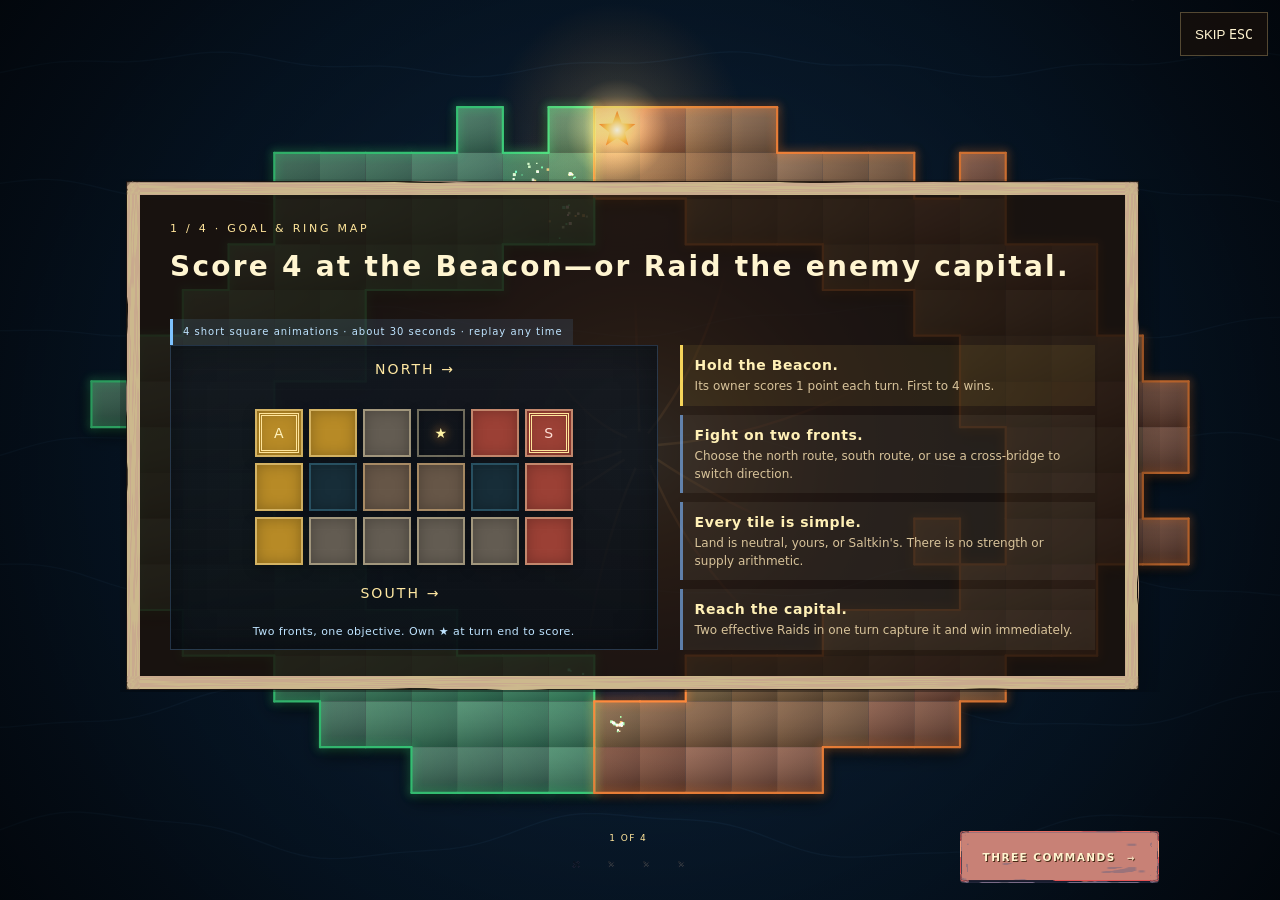
==== commit debcf6e6: "Rules updates" ====
--- a/index.html
+++ b/index.html
@@ -16,54 +16,30 @@
       <div class="brand-mark"></div>
       <div class="brand-text">
         <h1>CINDERFALL</h1>
-        <span data-i18n="brand.tagline">a world that refuses to sit still</span>
+        <span>a world that refuses to sit still</span>
       </div>
     </div>
 
     <div class="clock">
-      <div class="clock-turn"><em id="hud-turn">1</em><span data-i18n="hud.turns">/ 25 turns</span></div>
-      <div class="clock-season"><span data-i18n="hud.season">SEASON</span> <b id="hud-season">0</b></div>
+      <div class="clock-turn"><em id="hud-turn">1</em><span>/ 10 turns</span></div>
+      <div class="clock-season">SEASON <b id="hud-season">0</b></div>
     </div>
 
     <div class="scores">
       <div class="score side-a">
-        <div class="score-head"><i></i><span>ASHFARERS</span><b id="hud-a-land">0</b><small data-i18n="hud.land">land</small></div>
-        <div class="bp-track" title="Beacon Points — 10 to win">
+        <div class="score-head"><i></i><span>ASHFARERS</span><b id="hud-a-land">0</b><small>territory</small></div>
+        <div class="bp-track" title="Beacon Points — 4 to win">
           <div class="bp-fill" id="hud-a-bp"></div>
-          <span class="bp-label" id="hud-a-bplabel">0 / 10</span>
+          <span class="bp-label" id="hud-a-bplabel">0 / 4</span>
         </div>
       </div>
       <div class="score side-b">
-        <div class="score-head"><i></i><span>SALTKIN</span><b id="hud-b-land">0</b><small data-i18n="hud.land">land</small></div>
-        <div class="bp-track" title="Beacon Points — 10 to win">
+        <div class="score-head"><i></i><span>SALTKIN</span><b id="hud-b-land">0</b><small>territory</small></div>
+        <div class="bp-track" title="Beacon Points — 4 to win">
           <div class="bp-fill" id="hud-b-bp"></div>
-          <span class="bp-label" id="hud-b-bplabel">0 / 10</span>
-        </div>
-      </div>
-    </div>
-
-    <div class="top-actions">
-      <button id="btn-settings" class="settings-btn" type="button" aria-haspopup="menu" aria-expanded="false" aria-controls="settings-menu">
-        <span class="settings-icon" aria-hidden="true">⚙</span><span data-i18n="settings.button">SETTINGS</span>
-      </button>
-      <section id="settings-menu" class="settings-menu hidden" role="menu" aria-label="Game settings">
-        <div class="settings-title" data-i18n="settings.title">GAME SETTINGS</div>
-        <button id="settings-tutorial" class="settings-guide" type="button" role="menuitem">
-          <span aria-hidden="true">▶</span><span data-i18n="settings.guide">REPLAY GAME GUIDE</span>
-        </button>
-        <p class="settings-copy" data-i18n="settings.guideCopy">Reopen the short, visual guide at any time.</p>
-        <label class="settings-field" for="settings-language">
-          <span data-i18n="settings.language">LANGUAGE</span>
-          <span class="settings-select">
-            <select id="settings-language" aria-label="Language">
-              <option value="en">English</option>
-              <option value="zh">简体中文</option>
-            </select>
-            <i aria-hidden="true">▾</i>
-          </span>
-        </label>
-        <p class="settings-copy" data-i18n="settings.languageCopy">Changes the core game interface. AI and match records retain their original language.</p>
-      </section>
+          <span class="bp-label" id="hud-b-bplabel">0 / 4</span>
+        </div>
+      </div>
     </div>
   </header>
 
@@ -83,89 +59,85 @@
 
       <div id="canvas-wrap">
         <canvas id="map"></canvas>
-        <div id="route-guides" aria-hidden="true">
-          <div id="route-guide-north" class="route-guide north"></div>
-          <div id="route-guide-south" class="route-guide south"></div>
-        </div>
-        <div id="map-legend" aria-label="Map legend">
-          <span><i class="legend-legal"></i><b data-i18n="map.legal">glow = can act</b></span>
-          <span><i class="legend-relay">◇</i><b data-i18n="map.relay">Relay = cut supply</b></span>
-          <span><i class="legend-beacon">★</i><b data-i18n="map.beacon">Beacon = score</b></span>
-        </div>
-        <div class="quick-guide" aria-label="Quick play guide">
-          <span data-i18n="guide.glow">① glow = act</span>
-          <span data-i18n="guide.supply">② stay connected</span>
-          <span data-i18n="guide.goal">③ Relay cuts · Beacon wins</span>
-        </div>
         <div id="tooltip" class="hidden"></div>
         <div id="banner" class="hidden"><div class="banner-in"><h2 id="banner-title"></h2><p id="banner-sub"></p></div></div>
-        <div id="gameover" class="hidden"><div class="go-in"><h2 id="go-title"></h2><p id="go-sub"></p><button id="go-again" class="btn primary">NEW RING</button></div></div>
-      </div>
-
-      <section id="feed" aria-label="Battle updates">
-        <div id="current-task" role="status" aria-live="polite"></div>
-        <div id="feed-log" aria-label="Battle log"></div>
-      </section>
+        <div id="gameover" class="hidden" aria-live="polite">
+          <div class="settlement-embers" aria-hidden="true"><i></i><i></i><i></i><i></i><i></i></div>
+          <div class="go-in settlement-card">
+            <div id="go-kicker" class="go-kicker">FINAL RECKONING · TURN 10</div>
+            <div class="settlement-scores">
+              <div class="settlement-side ash">
+                <small>ASHFARERS</small>
+                <b id="go-a-bp">0</b><span>BEACON</span>
+                <strong id="go-a-land">0</strong><em>TERRITORY</em>
+              </div>
+              <div class="settlement-mark"><span>★</span><i>VS</i></div>
+              <div class="settlement-side salt">
+                <small>SALTKIN</small>
+                <b id="go-b-bp">0</b><span>BEACON</span>
+                <strong id="go-b-land">0</strong><em>TERRITORY</em>
+              </div>
+            </div>
+            <div id="go-verdict" class="go-verdict">BEACON SCORE</div>
+            <h2 id="go-title"></h2>
+            <p id="go-sub"></p>
+            <button id="go-again" class="btn primary">NEW RING</button>
+          </div>
+        </div>
+      </div>
+
+      <div id="feed"></div>
 
     </section>
 
     <aside id="rail">
 
       <nav class="tabs" role="tablist" aria-label="Game panels">
-        <button class="tab active" data-tab="orders" role="tab" aria-selected="true" data-i18n="tabs.orders">ORDERS</button>
-        <button class="tab" data-tab="chronicle" role="tab" aria-selected="false" data-i18n="tabs.chronicle">CHRONICLE</button>
+        <button class="tab active" data-tab="orders" role="tab" aria-selected="true">ORDERS</button>
+        <button class="tab" data-tab="chronicle" role="tab" aria-selected="false">CHRONICLE</button>
         <button class="tab" data-tab="console" role="tab" aria-selected="false">CINDER</button>
       </nav>
 
       <!-- ---------- ORDERS ---------- -->
       <div class="panel active" id="tab-orders">
-        <div class="treasury">
-          <div class="tre-row">
-            <span data-i18n="orders.available">AVAILABLE</span>
-            <b id="hud-income">0</b>
-          </div>
-          <div class="spend-track"><div class="spend-fill" id="hud-spendfill"></div></div>
-          <div class="tre-row small">
-            <span><span data-i18n="orders.spent">spent</span> <b id="hud-spent">0</b></span>
-            <span><span data-i18n="orders.unspent">unspent</span> <b id="hud-left">0</b></span>
-          </div>
-          <div class="tre-row small reserve-row">
-            <span><span data-i18n="orders.income">income</span> <b id="hud-gross">0</b></span>
-            <span><span data-i18n="orders.reserve">reserve</span> <b id="hud-reserve">0</b> / 8</span>
-          </div>
+        <div class="treasury token-bank">
+          <div class="tre-row token-row">
+            <span>COMMAND RULE</span>
+            <b><em id="hud-tokens">—</em></b>
+          </div>
+          <div class="token-pips" id="hud-token-pips" aria-label="Two command slots"><i></i><i></i></div>
+          <p class="token-note">One Guard cancels one Raid. Two Raids break one Guard.</p>
           <div class="tre-row small command-row">
-            <span><span data-i18n="orders.moves">MOVES</span> <b id="hud-command-used">0</b> / <b id="hud-command-max">3</b></span>
-            <span><span data-i18n="orders.left">left</span> <b id="hud-command-left">3</b></span>
-          </div>
-        </div>
-
-        <section id="mock-result" class="mock-result hidden" aria-live="polite">
-          <div class="mock-result-head"><b id="mock-result-title">MOCK PLAYER</b><span id="mock-result-source"></span></div>
-          <p id="mock-result-intent"></p>
-          <p id="mock-result-orders"></p>
-        </section>
-        <div id="saltkin-intent" class="ai-intent hidden" aria-live="polite">SALTKIN AI · heuristic doctrine</div>
+            <span>SECRET COMMANDS <b id="hud-command-used">0</b> / 2</span>
+            <span>open <b id="hud-command-left">2</b></span>
+          </div>
+        </div>
+
+        <div id="player-effort" class="effort-status">ISSUE EXACTLY TWO COMMANDS · ACTIONS ARE FREE</div>
+        <div id="saltkin-intent" class="ai-intent">SALTKIN AI · strategy card pending</div>
+        <button id="btn-tutorial" class="mini tutorial-replay">HOW TO PLAY</button>
 
         <div class="tools">
           <button class="tool active" data-tool="expand" aria-pressed="true">
-            <kbd>1</kbd><span class="tname" data-i18n="tool.claim">CLAIM</span><span class="tcost" id="cost-expand">3</span>
-            <em data-i18n="tool.claimHint">take an empty tile beside you</em>
+            <kbd>1</kbd><span class="tname">EXPAND</span><span class="tcost">FREE</span>
+            <em>claim adjacent neutral land</em>
           </button>
-          <button class="tool" data-tool="fortify" aria-pressed="false">
-            <kbd>2</kbd><span class="tname" data-i18n="tool.hold">HOLD</span><span class="tcost" id="cost-fortify">2</span>
-            <em data-i18n="tool.holdHint">make one supplied tile stronger</em>
+          <button class="tool" data-tool="guard" aria-pressed="false">
+            <kbd>2</kbd><span class="tname">GUARD</span><span class="tcost">FREE</span>
+            <em>block one Raid this turn</em>
           </button>
           <button class="tool" data-tool="raid" aria-pressed="false">
-            <kbd>3</kbd><span class="tname" data-i18n="tool.attack">ATTACK</span><span class="tcost" id="cost-raid">1</span>
-            <em data-i18n="tool.attackHint">take an enemy tile beside you</em>
+            <kbd>3</kbd><span class="tname">RAID</span><span class="tcost">FREE</span>
+            <em>strike an enemy square beside you</em>
           </button>
-          <button id="btn-support" class="tool combo-tool" type="button" disabled aria-pressed="false">
-            <kbd>4</kbd><span class="tname" data-i18n="tool.combo">COMBO</span><span class="tcost" id="cost-support">+2</span>
-            <em id="support-hint" data-i18n="tool.comboHint">unlock with two linked actions</em>
-          </button>
-        </div>
-
-        <div class="orders-head"><span data-i18n="orders.queued">QUEUED</span><button id="btn-clear" class="mini" data-i18n="orders.clear">clear</button></div>
+        </div>
+
+        <button id="btn-boost" class="boost-btn hidden" aria-pressed="false">
+          <b>BOOST NEXT COMMAND · 1 TOKEN</b>
+          <span>Expand STR 2 · Fortify +2 · Raid +1</span>
+        </button>
+
+        <div class="orders-head"><span>QUEUED</span><button id="btn-clear" class="mini">clear</button></div>
         <ul id="orderlist"></ul>
 
         <div class="mods" id="modlist"></div>
@@ -175,59 +147,72 @@
 
       <!-- ---------- CHRONICLE ---------- -->
       <div class="panel" id="tab-chronicle">
-        <section id="chronicle-brief" class="chronicle-brief hidden" aria-live="polite">
-          <div id="chronicle-brief-title"></div>
-          <p id="chronicle-brief-copy"></p>
-        </section>
-        <section id="chronicle-forecast" class="chronicle-forecast hidden" aria-live="polite">
-          <div id="chronicle-forecast-title"></div>
-          <p id="chronicle-forecast-copy"></p>
-          <small id="chronicle-forecast-count"></small>
-        </section>
-        <p class="panel-note" data-i18n="chronicle.note">Every season the mountain acts, and every season it says why. Predictions are scored against what actually happened.</p>
+        <p class="panel-note">Every season the mountain acts, and every season it says why. Predictions are scored against what actually happened.</p>
         <div id="chronicle"></div>
       </div>
 
       <!-- ---------- CONSOLE ---------- -->
       <div class="panel" id="tab-console">
-        <div class="con-block">
-          <div class="con-title" data-i18n="cinder.evidence">DECISION EVIDENCE</div>
+        <p class="panel-note">Designer audit console. Two goal-limited AIs propose — deterministic code approves — a human can override safely.</p>
+
+        <div class="con-block">
+          <div class="con-title">AI RUNTIME</div>
+          <div id="con-ai-status" class="ai-status">CHECKING</div>
+        </div>
+
+        <div class="con-block">
+          <div class="con-title">SALTKIN STRATEGY CARD</div>
+          <pre id="con-doctrine">deterministic fallback card</pre>
+        </div>
+
+        <div class="con-block">
+          <div class="con-title">PLAYER PROFILE · RESOLVED HISTORY ONLY</div>
+          <pre id="con-profile">no resolved turns yet</pre>
+        </div>
+
+        <div class="con-block">
+          <div class="con-title">CURRENT READING</div>
+          <pre id="con-report">Cinder is asleep. It wakes at the end of turn 3.</pre>
+        </div>
+
+        <div class="con-block">
+          <div class="con-title">DECISION EVIDENCE</div>
           <div id="con-reason" class="reason">—</div>
         </div>
 
         <div class="con-block">
-          <div class="con-title" data-i18n="cinder.profile">PLAYER PROFILE · RESOLVED HISTORY ONLY</div>
-          <div id="con-profile" class="player-profile">no resolved turns yet</div>
-        </div>
-
-        <div class="con-block">
-          <div class="con-title" data-i18n="cinder.candidates">COUNTERFACTUAL CANDIDATES · SHADOW BASELINE</div>
+          <div class="con-title">COUNTERFACTUAL CANDIDATES · SHADOW BASELINE</div>
           <pre id="con-candidates">no season evaluated yet</pre>
         </div>
 
-        <details id="demo-tools" class="demo-tools" open>
-          <summary><span data-i18n="cinder.demoTools">DEMO TOOLS</span><i aria-hidden="true">⌄</i></summary>
-          <div class="demo-tools-body">
-            <div class="con-block">
-              <div class="con-title" data-i18n="cinder.mockTitle">AUTO PLAY · FIELD BOT</div>
-              <p class="panel-note" data-i18n="cinder.mockNote">Let the field bot choose the next strategy and fill a visible legal queue. It never bypasses rules or calls the model.</p>
-              <button id="con-mock" class="mini solid" data-i18n="cinder.mockButton">AUTO-SELECT NEXT STRATEGY</button>
-              <div id="con-mock-status" class="reason">ready — no mock move queued</div>
-            </div>
-
-            <div class="con-block demo-controls">
-              <div class="con-title" data-i18n="cinder.controls">DEMO CONTROLS</div>
-              <label class="chk"><input type="checkbox" id="con-pause"> <span data-i18n="cinder.pause">pause the director</span></label>
-              <label class="chk"><input type="checkbox" id="con-turtle"> <span data-i18n="cinder.turtle">force stalemate (both sides turtle)</span></label>
-              <label class="chk"><input type="checkbox" id="con-ai-fail"> <span data-i18n="cinder.fail">simulate AI failure (3s → FALLBACK)</span></label>
-              <div class="con-row">
-                <button id="con-fire" class="mini" data-i18n="cinder.fire">fire now</button>
-                <button id="con-new" class="mini" data-i18n="cinder.new">new ring</button>
-                <button id="con-clear-memory" class="mini" data-i18n="cinder.clearMemory">clear player memory</button>
-              </div>
-            </div>
-          </div>
-        </details>
+        <div class="con-block">
+          <div class="con-title">PENDING EVENT</div>
+          <div id="con-pending" class="pending">none</div>
+          <div class="con-row">
+            <select id="con-override"></select>
+            <select id="con-intensity">
+              <option value="1">I</option><option value="2" selected>II</option><option value="3">III</option>
+            </select>
+            <button id="con-apply" class="mini solid">OVERRIDE</button>
+          </div>
+        </div>
+
+        <div class="con-block">
+          <div class="con-title">CONTROLS</div>
+          <label class="chk"><input type="checkbox" id="con-pause"> pause the director</label>
+          <label class="chk"><input type="checkbox" id="con-turtle"> force stalemate <em>(both sides turtle)</em></label>
+          <label class="chk"><input type="checkbox" id="con-ai-fail"> simulate AI failure <em>(3s → FALLBACK)</em></label>
+          <div class="con-row">
+            <button id="con-fire" class="mini">fire now</button>
+            <button id="con-new" class="mini">new ring</button>
+            <button id="con-clear-memory" class="mini">clear player memory</button>
+          </div>
+        </div>
+
+        <div class="con-block">
+          <div class="con-title">TEMPLATE MEMORY</div>
+          <div id="con-memory" class="memory">no history yet</div>
+        </div>
       </div>
 
     </aside>
@@ -246,7 +231,7 @@
     <div class="thinking-copy">
       <div id="thinking-kicker" class="thinking-kicker">SALTKIN WAR COUNCIL</div>
       <h2 id="thinking-title">Reading the ring</h2>
-      <p id="thinking-detail">Tracing supplied routes before the orders are sealed.</p>
+      <p id="thinking-detail">Evaluating two legal commands from public history.</p>
       <div class="thinking-track" aria-hidden="true"><i></i><i></i><i></i><i></i><i></i></div>
       <small id="thinking-elapsed">The table is locked while the rival thinks.</small>
     </div>
@@ -257,177 +242,117 @@
 <div id="intro">
   <canvas id="introcanvas"></canvas>
 
-  <button id="intro-skip" class="skip"><span data-i18n="intro.skip">SKIP</span> <kbd>ESC</kbd></button>
+  <button id="intro-skip" class="skip">SKIP <kbd>ESC</kbd></button>
 
   <div class="intro-stage">
-
-    <!-- 1. the world, mostly seen rather than read -->
+    <!-- 1. goal, map and supply -->
     <section class="slide active" data-slide="0">
-      <div class="hero">
-        <div class="hero-kicker" data-i18n="intro.hero.kicker">THE ASH RING · SEASON 1</div>
-        <h1 class="hero-title">CINDERFALL</h1>
-        <div class="hero-rule"></div>
-        <p class="hero-line" data-i18n="intro.hero.line">A world that refuses to sit still.</p>
-        <p class="hero-sub">
-          <span data-i18n="intro.hero.sub1">Take land, cut a Relay, then keep the Beacon supplied.</span><br>
-          <span data-i18n="intro.hero.sub2">Cinder reads the battle and reshapes the next opportunity fairly.</span>
-        </p>
-        <div class="hero-legend">
-          <span><i class="dot jade"></i><b>ASHFARERS</b><em data-i18n="intro.hero.you">· you</em></span>
-          <span><i class="dot molten"></i><b>SALTKIN</b><em data-i18n="intro.hero.rival">· the rival</em></span>
-          <span><i class="dot fire"></i><b>CINDER</b><em data-i18n="intro.hero.world">· the world itself</em></span>
-        </div>
-      </div>
-    </section>
-
-    <!-- 2. read the map -->
+      <div class="sheet lesson-sheet">
+        <div class="sheet-kicker">1 / 4 · GOAL &amp; RING MAP</div>
+        <h2>Score 4 at the Beacon—or Raid the enemy capital.</h2>
+        <div class="intro-length">4 short square animations · about 30 seconds · replay any time</div>
+        <div class="lesson-layout">
+          <div class="lesson-visual square-demo ring-demo" role="img" aria-label="Ashfarers and Saltkin advance around two sides of a square ring toward a moving Beacon">
+            <div class="sq ash cap">A</div><div class="sq ash"></div><div class="sq neutral"></div><div class="sq beacon">★</div><div class="sq salt"></div><div class="sq salt cap">S</div>
+            <div class="sq ash"></div><div class="sq water"></div><div class="sq bridge"></div><div class="sq bridge"></div><div class="sq water"></div><div class="sq salt"></div>
+            <div class="sq ash"></div><div class="sq neutral"></div><div class="sq neutral"></div><div class="sq neutral"></div><div class="sq neutral"></div><div class="sq salt"></div>
+            <span class="demo-path north-path">NORTH →</span><span class="demo-path south-path">SOUTH →</span>
+            <div class="visual-caption">Two fronts, one objective. Own ★ at turn end to score.</div>
+          </div>
+          <div class="lesson-copy">
+            <div class="rule-step beacon-step"><b>Hold the Beacon.</b><span>Its owner scores 1 point each turn. First to 4 wins.</span></div>
+            <div class="rule-step"><b>Fight on two fronts.</b><span>Choose the north route, south route, or use a cross-bridge to switch direction.</span></div>
+            <div class="rule-step"><b>Every tile is simple.</b><span>Land is neutral, yours, or Saltkin's. There is no strength or supply arithmetic.</span></div>
+            <div class="rule-step"><b>Reach the capital.</b><span>Two effective Raids in one turn capture it and win immediately.</span></div>
+          </div>
+        </div>
+      </div>
+    </section>
+
+    <!-- 2. commands and tokens -->
     <section class="slide" data-slide="1">
       <div class="sheet lesson-sheet">
-        <div class="sheet-kicker" data-i18n="intro.map.kicker">1 / 2 · READ THE FIELD</div>
-        <h2 data-i18n="intro.map.title">Two fronts. One clear objective.</h2>
+        <div class="sheet-kicker">2 / 4 · TWO SECRET COMMANDS</div>
+        <h2>Expand, Raid or Guard. Every command is free.</h2>
         <div class="lesson-layout">
-          <div class="lesson-visual field-map-lesson">
-            <div class="guide-live-map" role="img" aria-label="The current game board with route and objective labels">
-              <canvas id="guide-map-canvas"></canvas>
-              <div class="guide-map-mask" aria-hidden="true">
-                <svg class="guide-route-arrows" viewBox="0 0 100 100" preserveAspectRatio="none">
-                  <defs><marker id="guide-route-tip" viewBox="0 0 10 10" refX="8" refY="5" markerWidth="4" markerHeight="4" orient="auto"><path d="M0 0L10 5L0 10Z"></path></marker></defs>
-                  <path class="north" d="M16 30H84" marker-end="url(#guide-route-tip)"></path>
-                  <path class="south" d="M16 70H84" marker-end="url(#guide-route-tip)"></path>
-                </svg>
-                <svg class="guide-callout-lines" viewBox="0 0 100 100" preserveAspectRatio="none">
-                  <line class="ash" data-guide-line="capital-a"></line>
-                  <line class="salt" data-guide-line="capital-b"></line>
-                  <line class="relay" data-guide-line="relay"></line>
-                  <line class="beacon" data-guide-line="beacon"></line>
-                </svg>
-                <span class="guide-map-tag route north" data-guide-label="north" data-i18n="intro.map.north">NORTH ROUTE</span>
-                <span class="guide-map-tag route south" data-guide-label="south" data-i18n="intro.map.south">SOUTH ROUTE</span>
-                <span class="guide-map-tag home ash" data-guide-label="capital-a" data-i18n="intro.map.capitalYou">① YOU</span>
-                <span class="guide-map-tag home salt" data-guide-label="capital-b" data-i18n="intro.map.capitalRival">RIVAL</span>
-                <span class="guide-map-tag relay" data-guide-label="relay" data-i18n="intro.map.relay">② RELAY</span>
-                <span class="guide-map-tag beacon" data-guide-label="beacon" data-i18n="intro.map.beacon">③ BEACON</span>
-              </div>
-              <div class="guide-flow-strip"><span data-i18n="intro.map.flowStart">① start at your capital</span><i>→</i><span data-i18n="intro.map.flowRelay">② take both Relay tiles</span><i>→</i><span data-i18n="intro.map.flowBeacon">③ keep Beacon supplied</span></div>
-            </div>
-            <p class="field-attribute-note" data-i18n="intro.map.attributes">Top-left pips show Height: each point adds 1 Defence. Green glow shows Fertility: it provides Supply while connected to your capital.</p>
+          <div class="lesson-visual square-demo command-demo-grid" role="img" aria-label="Animated examples of Expand, Raid and Guard on game squares">
+            <div class="mini-rule expand-rule"><b>EXPAND</b><div class="sq ash"></div><i>→</i><div class="sq neutral change-ash"></div><span>claim neutral</span></div>
+            <div class="mini-rule raid-rule"><b>RAID</b><div class="sq ash attacker"></div><i>→</i><div class="sq salt change-ash"></div><span>capture directly</span></div>
+            <div class="mini-rule guard-rule"><b>GUARD</b><div class="sq ash shielded">◇</div><i>×</i><div class="raid-chip">RAID</div><span>cancel one</span></div>
+            <div class="slot-strip"><strong>1</strong><strong>2</strong><span>Choose exactly two commands</span></div>
           </div>
           <div class="lesson-copy">
-            <div class="rule-step"><b data-i18n="intro.map.step1.title">Choose a front.</b><span data-i18n="intro.map.step1.body">North and South use the same rules. The opening flame marks a shared early Supply bonus.</span></div>
-            <div class="rule-step"><b data-i18n="intro.map.step2.title">Race for the Relay.</b><span data-i18n="intro.map.step2.body">Taking both Relay squares can cut that enemy front off from Supply.</span></div>
-            <div class="rule-step beacon-step"><b data-i18n="intro.map.step3.title">Hold the Beacon.</b><span data-i18n="intro.map.step3.body">A Beacon only scores while it stays connected to your capital.</span></div>
-          </div>
-        </div>
-      </div>
-    </section>
-
-    <!-- 3. fund a turn -->
+            <ul class="orders lesson-orders">
+              <li class="o-expand"><b>EXPAND</b><em>claim adjacent neutral land</em><span>FREE</span></li>
+              <li class="o-fortify"><b>GUARD</b><em>cancel one Raid against a chosen tile this turn</em><span>FREE</span></li>
+              <li class="o-raid"><b>RAID</b><em>directly capture an adjacent enemy tile</em><span>FREE</span></li>
+            </ul>
+            <div class="rule-step"><b>Issue exactly two commands.</b><span>They may split across both fronts or concentrate on one operation.</span></div>
+            <div class="rule-step"><b>Concentrate or split.</b><span>Two Raids beat one Guard; a single Guard stops a single Raid.</span></div>
+          </div>
+        </div>
+      </div>
+    </section>
+
+    <!-- 3. pincer and cutoff -->
     <section class="slide" data-slide="2">
       <div class="sheet lesson-sheet">
-        <div class="sheet-kicker" data-i18n="intro.economy.kicker">2 / 2 · PLAY A TURN</div>
-        <h2 data-i18n="intro.economy.title">Choose, click, resolve.</h2>
+        <div class="sheet-kicker">3 / 4 · ATTACK &amp; DEFENCE</div>
+        <h2>Count commands, not combat modifiers.</h2>
         <div class="lesson-layout">
-          <div class="lesson-visual quick-start-lesson">
-            <div class="quick-start-step"><b>1</b><span><strong data-i18n="intro.economy.visual1.title">Choose an action</strong><em data-i18n="intro.economy.visual1.body">Claim 3 · Hold 2 · Attack 1</em></span></div>
-            <div class="quick-start-step"><b>2</b><span><strong data-i18n="intro.economy.visual2.title">Click a glowing tile</strong><em data-i18n="intro.economy.visual2.body">Glow means this action is legal.</em></span></div>
-            <div class="quick-start-step"><b>3</b><span><strong data-i18n="intro.economy.visual3.title">End the turn</strong><em data-i18n="intro.economy.visual3.body">Both sides resolve at the same time.</em></span></div>
+          <div class="lesson-visual square-demo clash-demo" role="img" aria-label="Two animated Raid commands overcome one Guard and capture a square">
+            <div class="raid-token r1">RAID 1</div><div class="raid-token r2">RAID 2</div>
+            <div class="sq ash source-one"></div><div class="sq ash source-two"></div>
+            <div class="attack-arrow arrow-one">→</div><div class="attack-arrow arrow-two">→</div>
+            <div class="sq salt guarded-target">◇</div>
+            <div class="clash-equation"><b>2 RAIDS</b><i>−</i><b>1 GUARD</b><i>=</i><strong>CAPTURE</strong></div>
+            <div class="visual-caption">Guard is temporary. Focus both commands to break through.</div>
           </div>
           <div class="lesson-copy">
-            <div class="turn-rule-list">
-              <div class="quick-start-step rule-number-card"><b>1</b><span><strong data-i18n="intro.economy.step1.title">Moves = order limit.</strong><em data-i18n="intro.economy.step1.body">Every queued action uses one Move.</em></span></div>
-              <div class="quick-start-step rule-number-card"><b>2</b><span><strong data-i18n="intro.economy.step2.title">Supply = spending limit.</strong><em data-i18n="intro.economy.step2.body">Supply pays each action's shown cost.</em></span></div>
-              <div class="quick-start-step rule-number-card"><b>3</b><span><strong data-i18n="intro.economy.step3.title">End Turn = resolve together.</strong><em data-i18n="intro.economy.step3.body">Both queues reveal and resolve at the same time.</em></span></div>
-            </div>
-          </div>
-        </div>
-      </div>
-    </section>
-
-    <!-- 4. commit an effort -->
+            <div class="rule-step"><b>Raid captures directly.</b><span>Successful attacks flip ownership; they never create a white intermediate tile.</span></div>
+            <div class="rule-step"><b>Guard cancels one Raid.</b><span>Commit two Raids to break one Guard, or force the defender to spend a command again next turn.</span></div>
+            <div class="rule-step"><b>Chain two Expands.</b><span>The second may continue from the first new square, creating a fast breakthrough.</span></div>
+            <div class="rule-step"><b>No permanent walls.</b><span>Guard expires after this turn, so every defence carries an opportunity cost.</span></div>
+            <div class="rule-step beacon-step"><b>Ownership decides scoring.</b><span>The Beacon owner scores after Raid and Expand resolve.</span></div>
+          </div>
+        </div>
+      </div>
+    </section>
+
+    <!-- 4. two AIs, events and victory -->
     <section class="slide" data-slide="3">
       <div class="sheet lesson-sheet">
-        <div class="sheet-kicker" data-i18n="intro.effort.kicker">3 / 5 · CHOOSE A FRONT</div>
-        <h2 data-i18n="intro.effort.title">Focus one front this turn, then choose again.</h2>
+        <div class="sheet-kicker">4 / 4 · TWO AIs, EVENTS &amp; VICTORY</div>
+        <h2>Read Saltkin's strategy card—and Cinder's exact warning zone.</h2>
         <div class="lesson-layout">
-          <div class="lesson-visual effort-lesson">
-            <div class="effort-title"><b data-i18n="intro.effort.now">THIS TURN: NORTH</b><span data-i18n="intro.effort.next">CHOOSE AGAIN NEXT TURN</span></div>
-            <div class="march-track">
-              <span class="march-tile home" data-i18n="intro.effort.cap">CAP</span><span class="march-tile one">1</span><span class="march-tile two">2</span><span class="march-tile goal" data-i18n="intro.effort.relay">RELAY</span>
-              <i class="march-unit u1"></i><i class="march-unit u2"></i>
-            </div>
-            <div class="support-callout"><b data-i18n="intro.effort.combo">COMBO LIGHTS UP</b><span data-i18n="intro.effort.comboSub">linked orders can buy a stronger follow-through</span></div>
-            <div class="redeploy-callout"><span data-i18n="intro.effort.nextLabel">Next turn:</span><b data-i18n="intro.effort.nextChoice">CHOOSE NORTH OR SOUTH AGAIN</b></div>
+          <div class="lesson-visual square-demo ai-demo" role="img" aria-label="Saltkin intent points north while Cinder previews the Beacon moving south">
+            <div class="intent-card"><small>SALTKIN INTENT</small><b>RAID · NORTH</b><span>at least one command follows it</span></div>
+            <div class="beacon-board"><div class="sq neutral old-beacon">★</div><i>→</i><div class="sq neutral next-beacon">★</div></div>
+            <div class="cinder-callout"><small>CINDER PREVIEW</small><b>BEACON MOVES SOUTH</b><span>after this turn scores</span></div>
+            <div class="win-strip"><b>★ ★ ★ ★</b><span>4 points win · 10 turns maximum</span></div>
           </div>
           <div class="lesson-copy">
-            <div class="rule-step"><b data-i18n="intro.effort.step1.title">Your first route action chooses this turn's front.</b><span data-i18n="intro.effort.step1.body">Claim, Hold and Attack stay on North or South for this turn only.</span></div>
-            <div class="rule-step"><b data-i18n="intro.effort.step2.title">Chain a clear advance.</b><span data-i18n="intro.effort.step2.body">Two connected Claims or two supplied attacks on one target make Combo available.</span></div>
-            <div class="rule-step"><b data-i18n="intro.effort.step3.title">Combo is optional.</b><span data-i18n="intro.effort.step3.body">Use it for a stronger follow-through, or save that Supply as Reserve.</span></div>
-            <div class="rule-step"><b data-i18n="intro.effort.step4.title">There is no third route.</b><span data-i18n="intro.effort.step4.body">The central-side squares are ordinary North or South land; choose either route again next turn.</span></div>
-          </div>
-        </div>
-      </div>
-    </section>
-
-    <!-- 5. combat and supply -->
-    <section class="slide" data-slide="4">
-      <div class="sheet lesson-sheet">
-        <div class="sheet-kicker" data-i18n="intro.combat.kicker">3 / 3 · RESOLVE AND SURVIVE</div>
-        <h2 data-i18n="intro.combat.title">Win fights, keep your line supplied.</h2>
-        <div class="lesson-layout">
-          <div class="lesson-visual outcome-lesson">
-            <div class="outcome-title" data-i18n="intro.combat.visualTitle">READ THE RESULT</div>
-            <div class="outcome-row"><b>⚔</b><span><strong data-i18n="intro.combat.visual1.title">Attack wins when its number is higher.</strong><em data-i18n="intro.combat.visual1.body">Strength + 3 must beat Strength + Height.</em></span></div>
-            <div class="outcome-row"><b>◇</b><span><strong data-i18n="intro.combat.visual2.title">A full Relay pair cuts Supply.</strong><em data-i18n="intro.combat.visual2.body">Cut-off land cannot Hold and weakens each turn.</em></span></div>
-            <div class="outcome-row beacon"><b>★</b><span><strong data-i18n="intro.combat.visual3.title">A supplied Beacon scores.</strong><em data-i18n="intro.combat.visual3.body">Reach 10 points first, or lead in land after turn 25.</em></span></div>
-          </div>
-          <div class="lesson-copy">
-            <div class="rule-step"><b data-i18n="intro.combat.step1.title">Attack only needs one comparison.</b><span data-i18n="intro.combat.step1.body">Source strength + 3 must beat target strength + height. Two supplied sources on one target gain +2.</span></div>
-            <div class="rule-step"><b data-i18n="intro.combat.step2.title">Relay cuts the line home.</b><span data-i18n="intro.combat.step2.body">Take both tiles in a Relay pair to isolate land beyond it. Cut-off land gives no Supply, cannot Hold and loses strength.</span></div>
-            <div class="rule-step beacon-step"><b data-i18n="intro.combat.step3.title">Resolve together, then react.</b><span data-i18n="intro.combat.step3.body">Both sides reveal at once. Cinder warns before changing the field; reach 10 supplied Beacon points, or hold more land after turn 25.</span></div>
-          </div>
-        </div>
-      </div>
-    </section>
-
-    <!-- CINDER AND VICTORY: the detailed rules remain available after this quick first-play path. -->
-    <!-- 6. world and victory -->
-    <section class="slide" data-slide="5">
-      <div class="sheet lesson-sheet">
-        <div class="sheet-kicker" data-i18n="intro.ai.kicker">5 / 5 · CINDER SHIFTS THE FIELD</div>
-        <h2 data-i18n="intro.ai.title">Cinder creates a fair new decision.</h2>
-        <div class="lesson-layout">
-          <div class="lesson-visual cinder-lesson">
-            <div class="turn-sequence">
-              <div><b>1</b><span data-i18n="intro.ai.queue">QUEUE</span><small data-i18n="intro.ai.queueSub">1 / 2 / 3 + map</small></div>
-              <i>→</i><div><b>2</b><span>SALTKIN</span><small data-i18n="intro.ai.saltkinSub">secret orders</small></div>
-              <i>→</i><div><b>3</b><span data-i18n="intro.ai.resolve">RESOLVE</span><small data-i18n="intro.ai.resolveSub">simultaneous</small></div>
-            </div>
-            <div class="event-timeline">
-              <span class="timeline-turn" data-i18n="intro.ai.turn2">TURN 2</span><b class="warning-rune" data-i18n="intro.ai.warning">⚠ WARNING · NORTH COAST</b><i></i><span class="timeline-turn" data-i18n="intro.ai.turn3">TURN 3</span><b class="event-rune" data-i18n="intro.ai.acts">CINDER ACTS</b>
-            </div>
-            <div class="victory-demo"><span class="beacon-flame">★</span><b data-i18n="intro.ai.victory">10 SUPPLIED BEACON POINTS</b><em data-i18n="intro.ai.victorySub">or most land after 25 resolved turns</em></div>
-          </div>
-          <div class="lesson-copy">
-            <div class="rule-step"><b data-i18n="intro.ai.step1.title">Play first; the rival cannot see your queued moves.</b><span data-i18n="intro.ai.step1.body">When you end the turn, both sides resolve together.</span></div>
-            <div class="rule-step"><b data-i18n="intro.ai.step2.title">Every third turn, Cinder signals a change.</b><span data-i18n="intro.ai.step2.body">It reads the resolved battle, gives a visible warning, then changes the field on the following turn.</span></div>
-            <div class="rule-step"><b data-i18n="intro.ai.step3.title">The change is constrained and fair.</b><span data-i18n="intro.ai.step3.body">Capitals and Relays are protected; Cinder cannot erase the routes between both sides.</span></div>
-            <div class="controls-strip"><kbd>1</kbd> <span data-i18n="intro.ai.claim">Claim</span> <kbd>2</kbd> <span data-i18n="intro.ai.hold">Hold</span> <kbd>3</kbd> <span data-i18n="intro.ai.attack">Attack</span> <kbd>4</kbd> <span data-i18n="intro.ai.combo">Combo</span> <kbd>Enter</kbd> <span data-i18n="intro.ai.end">End turn</span> <kbd>Esc</kbd> <span data-i18n="intro.ai.clear">Clear queue</span></div>
+            <div class="rule-step"><b>Saltkin chooses a visible intent every 2 turns.</b><span>The LLM selects among three trusted plans; deterministic code issues legal commands.</span></div>
+            <div class="rule-step"><b>Cinder only moves the Beacon.</b><span>Every two turns it selects one of three fair, exact destinations announced in advance.</span></div>
+            <div class="rule-step"><b>Both AIs are bounded.</b><span>They see resolved public history only. Rules, validation, fallback and outcomes stay deterministic.</span></div>
+            <div class="controls-strip"><kbd>1</kbd> Expand <kbd>2</kbd> Guard <kbd>3</kbd> Raid <kbd>Enter</kbd> End turn <kbd>Esc</kbd> Clear queue</div>
           </div>
         </div>
       </div>
     </section>
 
     <nav class="intro-nav">
-      <button id="intro-back" class="btn intro-back" disabled><span data-i18n="intro.back">BACK</span> <kbd>←</kbd></button>
+      <button id="intro-back" class="btn intro-back" disabled>BACK <kbd>←</kbd></button>
       <div class="intro-position">
-        <span id="intro-progress">1 OF 3</span>
+        <span id="intro-progress">1 OF 4</span>
         <div class="dots" aria-label="Tutorial pages">
-          <button class="dot-nav active" type="button" data-go="0" aria-label="Introduction" aria-current="step"></button>
-          <button class="dot-nav" type="button" data-go="1" aria-label="Read the map"></button>
-          <button class="dot-nav" type="button" data-go="2" aria-label="Play a turn"></button>
-        </div>
-      </div>
-      <button id="intro-next" class="btn primary intro-next">READ THE RING <kbd>→</kbd></button>
+          <button class="dot-nav active" type="button" data-go="0" aria-label="Goal and ring map" aria-current="step"></button>
+          <button class="dot-nav" type="button" data-go="1" aria-label="Expand, Raid and Guard"></button>
+          <button class="dot-nav" type="button" data-go="2" aria-label="Focused Raid versus Guard"></button>
+          <button class="dot-nav" type="button" data-go="3" aria-label="Saltkin intent and Beacon movement"></button>
+        </div>
+      </div>
+      <button id="intro-next" class="btn primary intro-next">TWO COMMANDS <kbd>→</kbd></button>
     </nav>
 
   </div>
--- a/css/style.css
+++ b/css/style.css
@@ -82,9 +82,7 @@
   display:flex;
   align-items:center;
   gap:12px;
-  /* Match the visual weight of the two score frames in the same toolbar. */
-  min-width:280px;
-  height:97px;
+  min-width:240px;
   padding:7px 12px;
   background:rgba(28,19,12,.78);
 }
@@ -112,7 +110,6 @@
 }
 
 .clock{
-  height:97px;
   padding:7px 12px;
   text-align:center;
   background:rgba(28,19,12,.78);
@@ -125,52 +122,6 @@
 .clock-season b{color:#fff8cb}
 
 .scores{flex:1;display:flex;gap:14px;justify-content:flex-end}
-
-.top-actions{position:relative;flex:0 0 auto;display:flex}
-.settings-btn{
-  /* Same outer box height and carved frame as the brand lockup. */
-  height:97px;
-  display:inline-flex;
-  align-items:center;
-  gap:7px;
-  padding:7px 12px;
-  border:16px solid transparent;
-  border-image-source:var(--ui-panel);
-  border-image-slice:64;
-  border-image-width:14px;
-  border-image-repeat:stretch;
-  background:rgba(28,19,12,.78);
-  color:#fff7dc;
-  font:800 10px/1 var(--font-ui);
-  letter-spacing:.12em;
-  cursor:pointer;
-  text-shadow:2px 2px 0 rgba(74,44,10,.9);
-}
-.settings-btn:hover,.settings-btn[aria-expanded="true"]{filter:brightness(1.13);background:rgba(64,42,20,.9);color:#fff4d0}
-.settings-btn:focus-visible,.settings-guide:focus-visible,.settings-field select:focus-visible{outline:2px solid #ffe28c;outline-offset:2px}
-.settings-icon{font-size:18px;line-height:0;color:inherit}
-.settings-menu{
-  position:absolute;
-  z-index:30;
-  top:calc(100% + 5px);
-  right:0;
-  width:min(304px,calc(100vw - 20px));
-  padding:14px 15px 15px;
-  border:16px solid transparent;
-  border-image-source:var(--ui-panel);
-  border-image-slice:64 fill;
-  border-image-width:14px;
-  background:rgba(28,19,12,.98);
-  box-shadow:0 16px 34px rgba(0,0,0,.45);
-}
-.settings-title{padding:1px 2px 9px;color:#ffe9b1;border-bottom:1px solid rgba(255,230,164,.18);font-size:10px;font-weight:800;letter-spacing:.17em}
-.settings-guide{width:100%;margin-top:10px;padding:7px 9px;border:12px solid transparent;border-image-source:var(--ui-red);border-image-slice:64 fill;border-image-width:10px;background:transparent;color:#fff4d0;font:800 10px/1.2 var(--font-ui);letter-spacing:.08em;text-align:left;text-shadow:1px 1px 0 rgba(54,31,10,.9);cursor:pointer}
-.settings-guide span:first-child{margin-right:8px;color:#fff0bf}.settings-guide:hover{filter:brightness(1.1)}
-.settings-copy{margin:6px 3px 12px;color:var(--ink-dim);font-size:10px;line-height:1.5}
-.settings-field{display:grid;gap:6px;padding:10px 2px 0;border-top:1px solid rgba(255,230,164,.16);color:#f4d999;font-size:10px;font-weight:800;letter-spacing:.12em}
-.settings-select{position:relative;display:block;border:10px solid transparent;border-image-source:var(--ui-blue);border-image-slice:64 fill;border-image-width:9px;background:transparent}
-.settings-field select{appearance:none;width:100%;height:32px;padding:0 30px 0 7px;border:0;background:transparent;color:#352011;font:800 12px var(--font-ui);cursor:pointer;outline:0}
-.settings-select i{position:absolute;pointer-events:none;right:9px;top:50%;transform:translateY(-54%);font-style:normal;font-size:15px;color:#352011}
 
 .score{
   width:238px;
@@ -283,60 +234,6 @@
   border-radius:8px;
 }
 
-#route-guides{position:absolute;inset:0;z-index:4;pointer-events:none}
-.route-guide{
-  position:absolute;
-  left:50%;
-  min-width:152px;
-  padding:4px 10px;
-  transform:translateX(-50%);
-  border:1px solid rgba(205,225,242,.42);
-  background:rgba(9,15,25,.72);
-  color:#d8e9f7;
-  font-size:9px;
-  font-weight:800;
-  letter-spacing:.14em;
-  line-height:1.2;
-  text-align:center;
-  text-shadow:1px 1px 0 rgba(0,0,0,.8);
-  opacity:.82;
-  transition:opacity .25s,filter .25s,border-color .25s,box-shadow .25s;
-}
-.route-guide.north{top:10px;border-color:rgba(188,215,235,.5)}
-.route-guide.south{bottom:11px;border-color:rgba(177,218,151,.52);color:#e0f2c8}
-.route-guide.opening{
-  opacity:1;
-  border-color:#ffe08a;
-  color:#fff1bc;
-  box-shadow:0 0 0 1px rgba(255,220,128,.28),0 0 16px rgba(255,205,82,.38);
-  animation:route-signal 1.45s ease-in-out infinite alternate;
-}
-.route-guide.main{opacity:1;filter:brightness(1.18)}
-.route-guide .route-state{display:block;margin-top:2px;color:#ffe08a;font-size:8px;letter-spacing:.09em}
-@keyframes route-signal{to{box-shadow:0 0 0 2px rgba(255,230,143,.46),0 0 24px rgba(255,205,82,.58)}}
-
-#map-legend{
-  position:absolute;
-  z-index:5;
-  left:12px;
-  bottom:12px;
-  display:flex;
-  flex-wrap:wrap;
-  gap:8px 12px;
-  max-width:calc(100% - 24px);
-  padding:7px 10px;
-  color:#fff5d2;
-  background:rgba(12,18,29,.86);
-  border:1px solid rgba(255,230,146,.32);
-  border-radius:5px;
-  font-size:10px;
-  letter-spacing:.04em;
-  pointer-events:none;
-}
-#map-legend span{display:inline-flex;align-items:center;gap:4px;white-space:nowrap}
-.legend-legal{width:13px;height:13px;border:2px dashed #f3d554;box-shadow:0 0 7px rgba(243,213,84,.9)}
-.legend-relay{color:#ffe08a;font-size:15px;line-height:10px}.legend-beacon{color:#ffbf49;font-size:14px;line-height:10px}
-
 #tooltip{
   position:absolute;
   pointer-events:none;
@@ -395,34 +292,18 @@
 
 #feed{
   flex:0 0 132px;
-  display:flex;
-  flex-direction:column;
-  overflow:hidden;
+  overflow-y:auto;
   padding:7px 10px;
   background:rgba(28,19,12,.78);
 }
 
-#current-task{
-  flex:0 0 auto;
-  margin:-1px -3px 6px;
-  padding:7px 9px;
-  border-left:4px solid var(--gold);
-  background:linear-gradient(90deg,rgba(245,212,90,.22),rgba(245,212,90,.05));
-  color:#fff1b8;
-  font-size:11px;
-  font-weight:800;
-  letter-spacing:.035em;
-  line-height:1.35;
-}
-
-#feed-log{min-height:0;flex:1 1 auto;overflow-y:auto;overscroll-behavior:contain;scrollbar-gutter:stable}
-#feed-log .fe{display:flex;gap:10px;padding:4px 0}
-#feed-log .fe-t{flex:0 0 44px;color:var(--ink-faint);font-size:10px;letter-spacing:.1em}
-#feed-log .fe-x{flex:1;color:var(--ink-dim)}
-#feed-log .fe.a .fe-x{color:#efe27a}
-#feed-log .fe.b .fe-x{color:#ffb296}
-#feed-log .fe.world .fe-x{color:#ffe0a4;font-weight:700}
-#feed-log .fe.beacon .fe-x{color:#fff08c}
+#feed .fe{display:flex;gap:10px;padding:4px 0}
+#feed .fe-t{flex:0 0 44px;color:var(--ink-faint);font-size:10px;letter-spacing:.1em}
+#feed .fe-x{flex:1;color:var(--ink-dim)}
+#feed .fe.a .fe-x{color:#efe27a}
+#feed .fe.b .fe-x{color:#ffb296}
+#feed .fe.world .fe-x{color:#ffe0a4;font-weight:700}
+#feed .fe.beacon .fe-x{color:#fff08c}
 
 #rail{
   flex:0 0 clamp(300px,24vw,350px);
@@ -508,8 +389,15 @@
 .tre-row b{color:#fff7d0;font-size:18px}
 .tre-row.small{margin-top:7px;font-size:10px;letter-spacing:.06em}
 .tre-row.small b{font-size:12px}
-.tre-row.reserve-row{color:#b9dfff}
-.tre-row.reserve-row b{color:#dff3ff}
+.token-row b{font-style:normal;color:#dfffb7}
+.token-row b em{font-style:normal;font-size:24px;color:#c8ff86}
+.token-pips{display:grid;grid-template-columns:1fr 1fr;gap:7px;margin-top:7px}
+.token-pips i{height:11px;background:rgba(255,245,214,.07);border:1px solid rgba(200,255,134,.18)}
+.token-pips i.full{background:linear-gradient(90deg,#668a38,#c8ff86);box-shadow:0 0 9px rgba(200,255,134,.25)}
+.token-pips i.committed{background:linear-gradient(90deg,#8b5e24,#ffe487);border-color:#ffe487;animation:token-commit 1.8s ease-in-out infinite}
+.token-note{margin-top:7px;color:var(--ink-faint);font-size:9.5px;line-height:1.35}
+.fertile-mark{color:#c8ff86;text-shadow:0 0 7px rgba(200,255,134,.65)}
+@keyframes token-commit{50%{filter:brightness(1.35)}}
 .tre-row.command-row{
   margin-top:8px;
   padding-top:7px;
@@ -537,84 +425,44 @@
 
 .spend-fill.over{background:linear-gradient(90deg, rgba(239,111,87,.85), rgba(255,203,131,.92))}
 
-.ai-intent{
+.ai-intent,.effort-status{
   padding:7px 10px;
-  margin-bottom:7px;
+  margin-bottom:10px;
   background:rgba(255,245,214,.08);
   color:#ffe7a5;
   font-size:10.5px;
   letter-spacing:.12em;
 }
 
-.chronicle-brief,.chronicle-forecast{
-  margin:0 0 9px;
-  padding:10px 12px;
-  border-left:3px solid var(--gold);
-  background:rgba(245,202,90,.13);
-  color:#ffe8a6;
-  font-size:11px;
-  line-height:1.55;
-}
-
-.chronicle-forecast{
+.effort-status{
+  background:rgba(86,137,186,.16);
+  color:#bfe4ff;
+  border-left:3px solid rgba(126,195,255,.72);
+}
+
+.effort-status.redeploy{
+  background:rgba(239,111,87,.14);
+  color:#ffd0b5;
   border-left-color:var(--red);
-  background:rgba(239,111,87,.13);
-  color:#ffd2bf;
-}
-
-.chronicle-brief > div,.chronicle-forecast > div{
-  font-size:10px;
-  font-weight:700;
-  letter-spacing:.13em;
-}
-
-.chronicle-brief p,.chronicle-forecast p{
-  margin:4px 0 0;
-}
-
-.chronicle-forecast small{
-  display:block;
-  margin-top:4px;
-  color:#ffb79c;
-  letter-spacing:.08em;
-}
-
-.quick-guide{
-  position:absolute;
-  z-index:5;
-  right:12px;
-  bottom:12px;
-  display:flex;
-  flex-direction:column;
-  gap:4px;
-  width:min(205px,calc(100% - 178px));
-  padding:7px 10px;
-  border:1px solid rgba(255,230,146,.32);
-  border-radius:5px;
-  background:rgba(12,18,29,.86);
-  color:#fff5d2;
-  font-size:10px;
-  font-weight:400;
-  letter-spacing:.04em;
-  line-height:1.35;
-  pointer-events:none;
-}
-.quick-guide span{display:block;font-weight:400}
-
-.mock-result{
-  margin:-2px 0 9px;
-  padding:8px 9px;
-  border-left:3px solid #7ec3ff;
-  background:rgba(86,137,186,.16);
-  color:#dbeeff;
-  font-size:10px;
-  line-height:1.45;
-}
-.mock-result-head{display:flex;align-items:center;justify-content:space-between;gap:8px;color:#fff1b8;font-size:10px;letter-spacing:.09em}
-.mock-result-head span{color:#9fd6ff;font-size:9px}.mock-result p{margin:5px 0 0}.mock-result-orders{color:#fff0be}
-.mock-result.fallback{border-left-color:#ef6f57;background:rgba(239,111,87,.13)}
+}
 
 .tools{display:flex;flex-direction:column;gap:7px;margin-bottom:12px}
+
+.boost-btn{
+  width:100%;
+  margin:-3px 0 12px;
+  padding:9px 11px;
+  text-align:left;
+  color:#ffe7a5;
+  background:rgba(255,214,90,.10);
+  border:1px solid rgba(255,224,138,.28);
+  cursor:pointer;
+}
+
+.boost-btn b{display:block;font-size:10.5px;letter-spacing:.12em}
+.boost-btn span{display:block;margin-top:2px;font-size:10px;color:var(--ink-dim)}
+.boost-btn.active{background:rgba(200,255,134,.16);border-color:#c8ff86;color:#efffdc;box-shadow:inset 0 0 16px rgba(200,255,134,.08)}
+.boost-btn:disabled{cursor:default;opacity:.42}
 
 .tool{
   position:relative;
@@ -629,17 +477,6 @@
 .tool.active{
   border-image-source:var(--ui-red);
 }
-
-.tool.combo-tool .tcost{color:#ffe487}
-.tool.combo-tool.active .tcost{color:#fff4d0}
-.tool:disabled{
-  border-image-source:var(--ui-disable);
-  color:#8e887a;
-  cursor:not-allowed;
-  filter:saturate(.32);
-}
-.tool:disabled .tcost,.tool:disabled em{color:#8e887a}
-.tool:disabled kbd{background:rgba(30,28,25,.72);color:#aaa293}
 
 .tool kbd{
   position:absolute;
@@ -685,6 +522,19 @@
 
 #orderlist li:hover{background:rgba(255,245,214,.15)}
 #orderlist li .oc{margin-left:auto;color:#ffe68a;font-size:10.5px}
+.order-boost{
+  margin-left:auto;
+  padding:5px 7px;
+  border:1px solid rgba(200,255,134,.24);
+  background:rgba(32,51,24,.36);
+  color:#bcd29e;
+  cursor:pointer;
+  font:700 9px/1.1 ui-monospace,monospace;
+  letter-spacing:.04em;
+}
+.order-boost[aria-pressed="true"]{color:#fff1ad;border-color:#ffe487;background:rgba(255,214,90,.15)}
+.order-boost:disabled{cursor:not-allowed;opacity:.38}
+#orderlist li.boosted{border-left:3px solid #ffe487;background:rgba(245,212,90,.11)}
 .order-remove{
   width:26px;
   height:26px;
@@ -698,17 +548,6 @@
 }
 .order-remove:hover{background:rgba(180,61,40,.5);border-color:#ef947f}
 #orderlist .empty{color:var(--ink-faint);background:none;cursor:default}
-#orderlist .redeploy,#orderlist .mobilize,#orderlist .support{
-  cursor:default;
-  color:#ffd0b5;
-  background:rgba(239,111,87,.13);
-  border-left:3px solid var(--red);
-}
-#orderlist .mobilize{color:#bfe4ff;background:rgba(86,137,186,.14);border-left-color:#7ec3ff}
-#orderlist .support{color:#fff0ad;background:rgba(255,214,90,.13);border-left-color:var(--gold)}
-#orderlist .redeploy:hover{background:rgba(239,111,87,.13)}
-#orderlist .mobilize:hover{background:rgba(86,137,186,.14)}
-#orderlist .support:hover{background:rgba(255,214,90,.13)}
 
 .mods{display:flex;flex-wrap:wrap;gap:6px;margin-bottom:14px}
 .mod{
@@ -746,7 +585,7 @@
 
 .mini.solid,.mini.primary{border-image-source:var(--ui-red);color:#fff4d0;text-shadow:1px 1px 0 rgba(54,31,10,.9)}
 
-.btn:disabled,.mini:disabled,.tool:disabled,.tab:disabled{
+.btn:disabled,.mini:disabled,.tool:disabled,.tab:disabled,.boost-btn:disabled{
   cursor:not-allowed;
   filter:grayscale(.42);
   opacity:.48;
@@ -772,12 +611,6 @@
   margin-bottom:12px;
   background:rgba(255,245,214,.05);
 }
-
-.demo-tools{margin:0 0 12px;border:1px solid rgba(245,212,90,.28);background:rgba(245,212,90,.045)}
-.demo-tools summary{display:flex;align-items:center;justify-content:space-between;padding:9px 11px;color:#fff0b6;cursor:pointer;font:800 10px ui-monospace,SFMono-Regular,Menlo,monospace;letter-spacing:.12em;list-style:none}
-.demo-tools summary::-webkit-details-marker{display:none}.demo-tools summary i{font-style:normal;font-size:14px}.demo-tools:not([open]) summary i{transform:rotate(180deg)}
-.demo-tools-body{padding:0 10px 10px}.demo-tools-body .con-block{margin-bottom:10px}.demo-tools-body .con-block:last-child{margin-bottom:0}.demo-controls{background:rgba(124,183,255,.055)}
-.player-profile{color:var(--ink-dim);font:11px/1.5 ui-monospace,SFMono-Regular,Menlo,monospace}.profile-summary{margin:0 0 9px;color:#c6d7c4}.profile-grid{display:grid;grid-template-columns:1fr 1fr;gap:7px}.profile-card{display:grid;gap:2px;padding:8px;background:rgba(124,183,255,.07);border-left:2px solid rgba(124,183,255,.72)}.profile-card small{color:#aebfcf;font-size:9px;letter-spacing:.08em}.profile-card b{color:#fff0b6;font-size:11px;font-weight:700}
 
 .con-title{
   margin-bottom:8px;
@@ -913,9 +746,7 @@
   position:absolute;
   top:max(12px,env(safe-area-inset-top));
   right:max(12px,env(safe-area-inset-right));
-  /* The stage is a full-screen transparent grid; keep Skip above it so the
-     visible control is actually clickable on the first screen. */
-  z-index:3;
+  z-index:2;
   min-height:44px;
   padding:8px 14px;
   background:rgba(24,16,10,.72);
@@ -955,21 +786,18 @@
 }
 
 .hero,.sheet{
-  padding:clamp(18px,3vw,28px);
+  padding:24px 28px;
   background:rgba(28,19,12,.84);
   box-shadow:var(--shadow);
 }
 
 .hero{
-  position:relative;
-  overflow:hidden;
   text-align:center;
   max-width:900px;
   margin:0 auto;
   background:rgba(23,16,11,.88);
 }
-.hero>*{position:relative;z-index:1}
-.hero-kicker,.sheet-kicker{font-size:11px;letter-spacing:.2em;color:#ffe59b;margin-bottom:10px;text-wrap:balance}
+.hero-kicker,.sheet-kicker{font-size:11px;letter-spacing:.25em;color:#ffe59b;margin-bottom:10px}
 .hero-title{
   font-size:44px;
   line-height:1.02;
@@ -978,16 +806,14 @@
   text-shadow:4px 4px 0 rgba(91,51,10,.9);
 }
 .hero-rule{width:160px;height:3px;background:#f2ce5e;margin:12px auto}
-.hero-line{font-size:16px;color:#fff2c4;line-height:1.35;text-wrap:balance}
+.hero-line{font-size:16px;color:#fff2c4}
 .hero-sub{
   max-width:760px;
   margin:10px auto 0;
   color:var(--ink-dim);
-  line-height:1.65;
-  text-wrap:balance;
-}
-.hero-legend{display:flex;gap:9px 16px;justify-content:center;flex-wrap:wrap;margin-top:16px;color:#ffe8b2}
-.hero-legend>span{display:inline-flex;align-items:center;white-space:nowrap}.hero-legend b{font-size:inherit}.hero-legend em{font-style:normal;color:inherit}
+  line-height:1.6;
+}
+.hero-legend{display:flex;gap:16px;justify-content:center;flex-wrap:wrap;margin-top:16px;color:#ffe8b2}
 .intro-length{
   display:inline-block;
   margin-top:17px;
@@ -996,13 +822,11 @@
   background:rgba(86,137,186,.16);
   border-left:3px solid #7ec3ff;
   font-size:10px;
-  letter-spacing:.06em;
-  line-height:1.35;
-  text-wrap:balance;
+  letter-spacing:.1em;
 }
 
 .dot{display:inline-block;width:11px;height:11px;margin-right:6px}
-.dot.jade{background:#ffd15c}
+.dot.jade{background:#f3d554}
 .dot.molten{background:#ef6f57}
 .dot.fire{background:#ff9d58}
 
@@ -1019,7 +843,7 @@
 }
 
 .bn-star{font-size:28px;color:#ffe487}
-.c-jade{color:#ffd15c}
+.c-jade{color:#f3d554}
 .c-molten{color:#ef947f}
 
 .rulegrid{display:grid;grid-template-columns:repeat(2,minmax(0,1fr));gap:14px}
@@ -1093,41 +917,28 @@
 .ladder-lesson svg text,.battle-lesson svg text{fill:#d7c59e;font:bold 11px ui-monospace,monospace;letter-spacing:.06em}
 .demo-route,.demo-bridge{fill:none;stroke:#69778a;stroke-width:12;stroke-linecap:square}
 .demo-route.north{stroke:#8790a0}.demo-route.south{stroke:#607d69}.demo-bridge{stroke:#a36b45;stroke-width:8;stroke-dasharray:5 4}
-.demo-route-label rect{fill:rgba(10,16,24,.93);stroke:#b7c9d7;stroke-width:1.5}
-.demo-route-label.north rect{stroke:#bed4e6}.demo-route-label.south rect{stroke:#b8d89b}
-.ladder-lesson svg .demo-route-label text{fill:#fff1bb;font-size:10px;letter-spacing:.04em;dominant-baseline:middle}
 .demo-nodes rect{fill:#394355;stroke:#b8c3d5;stroke-width:2}
-.demo-nodes .demo-cap.ash{fill:#7d5310;stroke:#ffd15c}.demo-nodes .demo-cap.salt{fill:#7f382c;stroke:#ef947f}
+.demo-nodes .demo-cap.ash{fill:#8d7c22;stroke:#f3d554}.demo-nodes .demo-cap.salt{fill:#7f382c;stroke:#ef947f}
 .demo-nodes .relay{fill:#4e3422;stroke:#ffe08a;stroke-width:4;animation:relay-pulse 1.7s ease-in-out infinite}
-.relay-label{fill:#ffe08a !important}.beacon-label{fill:#fff4bf !important;font-size:10px !important}.demo-scout{fill:#fff4bf;stroke:#ffd15c;stroke-width:5;filter:drop-shadow(0 0 7px #ffd15c)}
+.relay-label{fill:#ffe08a !important}.demo-scout{fill:#fff4bf;stroke:#3ddc84;stroke-width:5;filter:drop-shadow(0 0 7px #3ddc84)}
 @keyframes relay-pulse{50%{filter:brightness(1.7);stroke-width:7}}
 
-.lesson-sheet{background:rgba(20,14,10,.94)}.field-map-lesson{display:flex;flex-direction:column;justify-content:center;gap:8px;padding:12px}.guide-live-map{position:relative;overflow:hidden;min-height:254px;border:1px solid rgba(190,220,239,.5);background:#08111d;box-shadow:inset 0 0 35px rgba(0,0,0,.65)}#guide-map-canvas{display:block;width:100%;height:254px;opacity:.54;filter:saturate(.76) contrast(1.04)}.guide-live-map:after{content:"";position:absolute;inset:0;pointer-events:none;background:linear-gradient(90deg,rgba(4,10,17,.28),transparent 30%,transparent 70%,rgba(4,10,17,.28)),rgba(3,9,15,.18);box-shadow:inset 0 0 42px rgba(0,0,0,.55)}.guide-map-mask{position:absolute;inset:0;z-index:1;pointer-events:none}.guide-route-arrows{position:absolute;inset:0;width:100%;height:100%;overflow:visible}.guide-route-arrows path{fill:none;stroke-width:1.1;stroke-dasharray:3 2;opacity:.62;animation:none!important}.guide-route-arrows path.north{stroke:#bfe4ff}.guide-route-arrows path.south{stroke:#c9eeb3}.guide-route-arrows marker path{fill:#dff3ff;stroke:none;opacity:1}.guide-map-tag{position:absolute;z-index:2;padding:3px 5px;border:1px solid;background:rgba(7,14,23,.9);box-shadow:0 2px 8px rgba(0,0,0,.7);font:800 9px/1.15 ui-monospace,monospace;letter-spacing:.04em;text-align:center;transform:translate(-50%,-130%);white-space:nowrap}.guide-map-tag:after{content:"";position:absolute;left:50%;top:100%;height:13px;border-left:1px solid currentColor}.guide-map-tag.home{transform:translate(-50%,-155%)}.guide-map-tag.home:after{height:19px}.guide-map-tag.ash{color:#c5e8ff;border-color:#55b7ff}.guide-map-tag.salt{color:#ffc3b9;border-color:#ef947f}.guide-map-tag.relay{color:#ffe9a3;border-color:#ffe08a}.guide-map-tag.beacon{color:#fff1b4;border-color:#ff9a42}.guide-map-tag.route{transform:translate(-50%,-50%);background:rgba(6,18,30,.72);border-style:dashed}.guide-map-tag.route:after{display:none}.guide-map-tag.route.north{color:#dff3ff;border-color:#bfe4ff}.guide-map-tag.route.south{color:#d9f1c7;border-color:#b6dcaa}.guide-flow-strip{position:absolute;z-index:3;left:8px;right:8px;bottom:8px;display:flex;align-items:center;justify-content:center;gap:6px;padding:5px 7px;background:rgba(5,12,20,.85);border:1px solid rgba(215,229,235,.26);color:#fff0bd;font:800 8px/1.2 ui-monospace,monospace;letter-spacing:.025em;text-align:center}.guide-flow-strip i{color:#ffca67;font-style:normal;font-size:13px}.field-map-key{position:relative;display:flex;justify-content:center;gap:10px;flex-wrap:wrap;color:var(--ink-dim);font-size:10px}.field-map-key span{display:inline-flex;align-items:center;gap:6px}.field-map-key i{width:10px;height:10px;border:1px solid}.field-map-key i.capital{background:#205f9a;border-color:#55b7ff}.field-map-key i.relay{background:#5d3d1f;border-color:#ffe08a}.field-map-key i.beacon{background:#ff9a42;border-color:#fff1be}.turn-rule-list{display:flex;flex-direction:column;gap:10px}.turn-rule-list .quick-start-step{padding:11px}.turn-rule-list .quick-start-step>b{background:#624b2d;color:#fff0bd}
-.guide-callout-lines{position:absolute;inset:0;z-index:1;width:100%;height:100%;overflow:visible}.guide-callout-lines line{stroke-width:.55;stroke-dasharray:1.4 1.1;opacity:.9}.guide-callout-lines line.ash{stroke:#55b7ff}.guide-callout-lines line.salt{stroke:#ef947f}.guide-callout-lines line.relay{stroke:#ffe08a}.guide-callout-lines line.beacon{stroke:#ff9a42}.guide-map-tag:after,.guide-map-tag.home:after{display:none}
-.field-attribute-note{position:relative;margin:0;padding:6px 8px;border-left:2px solid rgba(183,255,116,.72);background:rgba(183,255,116,.06);color:#d9eac6;font-size:10px;line-height:1.45}
-
 .economy-lesson{display:flex;flex-direction:column;justify-content:center;gap:15px}
-.quick-start-lesson,.outcome-lesson{display:flex;flex-direction:column;justify-content:center;gap:12px}
-/* The turn-flow cards stand on their own; unlike the map illustration they
-   do not need a second decorative panel around them. */
-.quick-start-lesson{min-height:0;padding:0;background:transparent;border:0;box-shadow:none}
-.quick-start-lesson:before{display:none}
-.quick-start-title,.outcome-title{position:relative;color:#ffe8a4;font-size:11px;font-weight:800;letter-spacing:.14em;text-align:center}
-.quick-start-step,.outcome-row{position:relative;display:grid;grid-template-columns:36px 1fr;align-items:center;gap:11px;padding:13px;background:rgba(124,183,255,.09);border-left:3px solid #7ec3ff}
-.quick-start-step>b,.outcome-row>b{display:grid;place-items:center;width:32px;height:32px;background:#275b7d;color:#e8f6ff;font-size:15px}
-.quick-start-step strong,.outcome-row strong{display:block;color:#fff0b6;font-size:12px}.quick-start-step em,.outcome-row em{display:block;margin-top:3px;color:var(--ink-dim);font-style:normal;font-size:11px;line-height:1.35}
-.outcome-row{border-left-color:#ffe08a;background:rgba(245,212,90,.08)}.outcome-row>b{background:#67511d;color:#fff1bd}.outcome-row.beacon{border-left-color:#ff8a2a}.outcome-row.beacon>b{background:#7f3d1d}
+.token-lesson{display:flex;flex-direction:column;justify-content:center;gap:15px}
+.tutorial-token-bank{display:grid;grid-template-columns:1fr auto;align-items:center;padding:13px 15px;background:rgba(164,222,99,.09);border-left:4px solid #a4de63}
+.tutorial-token-bank span{font-size:10px;letter-spacing:.15em;color:#d8efba}.tutorial-token-bank b{font-size:26px;letter-spacing:.22em;color:#c8ff86;text-shadow:0 0 12px rgba(200,255,134,.4)}
+.tutorial-token-bank em{grid-column:1/3;margin-top:3px;font-style:normal;color:var(--ink-faint);font-size:9px}
 .income-readout{display:grid;grid-template-columns:1fr auto;align-items:end;padding:12px 14px;background:rgba(164,222,99,.09);border-left:4px solid var(--green)}
 .income-readout span{font-size:10px;letter-spacing:.15em;color:#cfe9af}.income-readout b{grid-row:1/3;grid-column:2;font-size:38px;color:#ecffd6}.income-readout i{font-style:normal;color:var(--ink-faint);font-size:10px}
 .command-demo{display:grid;grid-template-columns:1fr 1fr;gap:12px}
 .command-token{position:relative;display:grid;grid-template-columns:34px 1fr auto;align-items:center;gap:8px;padding:14px;background:rgba(124,183,255,.11);border:1px solid rgba(124,183,255,.28)}
 .command-token>b{display:grid;place-items:center;width:32px;height:32px;background:#275b7d;color:#e8f6ff}.command-token span{font-weight:800;letter-spacing:.08em}.command-token em{font-style:normal;color:#ffe487;font-weight:800}
 .command-token.second{animation:command-commit 2.6s ease-in-out infinite}.command-token.second small{position:absolute;right:9px;bottom:-9px;padding:3px 7px;background:#8e3426;color:#fff1c9;font-size:9px;letter-spacing:.08em}
+.command-token.boosted{border-color:#ffe487;background:rgba(245,212,90,.13)}
 @keyframes command-commit{0%,22%{filter:brightness(.65)}45%,75%{filter:brightness(1.25);box-shadow:0 0 18px rgba(239,111,87,.32)}100%{filter:brightness(.65)}}
-.reserve-demo{display:flex;align-items:center;justify-content:center;gap:9px;padding:14px;background:rgba(86,137,186,.11);color:#bfe4ff}
+.boost-cycle{display:grid;grid-template-columns:auto 1fr;gap:6px 10px;padding:11px 13px;background:rgba(0,0,0,.18);font-size:10px}
+.boost-cycle span{color:var(--ink-faint);letter-spacing:.08em}.boost-cycle b{color:#ffe487;text-align:right}
 .grain{width:12px;height:12px;background:var(--green);box-shadow:0 0 7px rgba(164,222,99,.6)}
-.reserve-demo b{font-size:10px;letter-spacing:.08em}.reserve-demo i{font-style:normal;color:#ffe487}.reserve-crate{padding:6px 9px;border:1px solid #7ec3ff;color:#dff3ff;font-weight:800;font-size:10px;animation:reserve-store 2.6s ease-in-out infinite}
-@keyframes reserve-store{45%,75%{background:rgba(124,183,255,.3);box-shadow:0 0 14px rgba(124,183,255,.38)}}
 .lesson-orders{margin:0 0 2px;padding:0 10px;background:rgba(0,0,0,.13)}
 .lesson-orders li{padding:6px 0}.lesson-orders li em{font-size:11px}
 
@@ -1137,7 +948,7 @@
 .march-track:before{content:"";position:absolute;left:9%;right:9%;top:50%;height:7px;background:#536879;transform:translateY(-50%)}
 .march-tile{position:relative;z-index:1;aspect-ratio:1;display:grid;place-items:center;background:#273646;border:2px solid #7ec3ff;color:#e4f5ff;font-weight:800}
 .march-tile.home{border-color:var(--gold);color:#fff0a6}.march-tile.goal{border-color:#ffe08a;color:#ffe08a}.march-tile.two{animation:march-strength 3.4s ease-in-out infinite}
-.march-unit{position:absolute;z-index:2;top:43%;left:15%;width:14px;height:14px;border-radius:50%;background:#55b7ff;box-shadow:0 0 10px #55b7ff;animation:march-one 3.4s ease-in-out infinite}
+.march-unit{position:absolute;z-index:2;top:43%;left:15%;width:14px;height:14px;border-radius:50%;background:#f3d554;box-shadow:0 0 10px #f3d554;animation:march-one 3.4s ease-in-out infinite}
 .march-unit.u2{animation-name:march-two;animation-delay:.25s}
 @keyframes march-one{0%,15%{left:15%;opacity:0}25%{opacity:1}48%,100%{left:40%;opacity:1}}
 @keyframes march-two{0%,42%{left:40%;opacity:0}52%{opacity:1}78%,100%{left:65%;opacity:1}}
@@ -1147,7 +958,7 @@
 .redeploy-callout{background:rgba(239,111,87,.1);border-left:3px solid var(--red);color:#ffd0b5}.redeploy-callout span{color:var(--ink-faint)}
 
 .battle-lesson{display:flex;flex-direction:column;justify-content:center;padding-top:8px}
-.battle-source{fill:#205f9a;stroke:#55b7ff;stroke-width:3}.battle-target{fill:#713a2d;stroke:#ef947f;stroke-width:4;animation:target-hit 2.5s ease-in-out infinite}
+.battle-source{fill:#4b6726;stroke:#f3d554;stroke-width:3}.battle-target{fill:#713a2d;stroke:#ef947f;stroke-width:4;animation:target-hit 2.5s ease-in-out infinite}
 .attack-line{fill:none;stroke:#ffd572;stroke-width:6;stroke-dasharray:12 8;marker-end:url(#arrow-fire);animation:attack-dash 1s linear infinite}
 .attack-line.a2{animation-delay:.2s}.battle-lesson marker path{fill:#ffd572}.relay-tag{fill:#ffe08a !important;font-size:20px !important}.supply-tag{fill:#cceca2 !important}
 @keyframes attack-dash{to{stroke-dashoffset:-40}}@keyframes target-hit{50%,70%{filter:brightness(1.65);stroke-width:7}}
@@ -1157,15 +968,11 @@
 .cutoff-chain span{padding:5px 6px;background:rgba(0,0,0,.23)}.cutoff-chain .relay-box{color:#fff0a6;border:1px solid #ffe08a;animation:cutoff-flash 2.5s ease-in-out infinite}
 @keyframes cutoff-flash{50%,72%{background:rgba(239,111,87,.35);border-color:#ff765b}}
 
-/* Keep the Ashfarer markers gold while separating them more clearly from
-   terrain: the darker fill and brighter edge mirror the live-map ownership. */
-.guide-map-tag.ash{color:#ffec96;border-color:#ffd15c}
-.field-map-key i.capital{background:#7d5310;border-color:#ffd15c}
-.guide-callout-lines line.ash{stroke:#ffd15c}
-.march-unit{background:#ffd15c;box-shadow:0 0 10px #ffd15c}
-.battle-source{fill:#7d5310;stroke:#ffd15c}
-
 .cinder-lesson{display:flex;flex-direction:column;justify-content:center;gap:18px}
+.strategy-card-demo{position:relative;display:grid;grid-template-columns:repeat(3,1fr);gap:5px;padding:12px 10px 20px;background:rgba(86,137,186,.14);border:1px solid rgba(126,195,255,.36);text-align:center;animation:strategy-card 3s ease-in-out infinite}
+.strategy-card-demo b,.strategy-card-demo span,.strategy-card-demo em{padding:7px 5px;font-style:normal;font-size:10px;letter-spacing:.08em;background:rgba(0,0,0,.2)}
+.strategy-card-demo b{color:#bfe4ff}.strategy-card-demo span{color:#ffd0b5}.strategy-card-demo em{color:#ffe487}.strategy-card-demo small{position:absolute;bottom:4px;left:0;right:0;color:var(--ink-faint);font-size:8px;letter-spacing:.12em}
+@keyframes strategy-card{50%{border-color:#ffe487;box-shadow:0 0 15px rgba(245,212,90,.2)}}
 .turn-sequence{display:flex;align-items:center;justify-content:center;gap:9px}.turn-sequence>div{flex:1;display:grid;place-items:center;gap:3px;padding:12px 7px;background:rgba(255,245,214,.055);border-top:3px solid #7ec3ff;text-align:center}.turn-sequence b{width:25px;height:25px;display:grid;place-items:center;background:#275b7d}.turn-sequence span{font-size:10px;font-weight:800;letter-spacing:.1em}.turn-sequence small{color:var(--ink-faint);font-size:9px}.turn-sequence>i{font-style:normal;color:#ffe487}
 .event-timeline{display:grid;grid-template-columns:auto 1fr 28px auto 1fr;align-items:center;gap:6px;padding:15px 10px;background:rgba(239,111,87,.08)}.timeline-turn{font-size:9px;color:var(--ink-faint)}.warning-rune,.event-rune{padding:7px;font-size:9px;letter-spacing:.07em;text-align:center}.warning-rune{color:#ffe8a4;border:1px solid #e6b84e;animation:warning-beat 2.4s ease-in-out infinite}.event-rune{color:#ffd1b7;background:rgba(239,111,87,.22)}.event-timeline>i{height:2px;background:var(--red)}
 @keyframes warning-beat{35%,55%{background:rgba(245,212,90,.22);box-shadow:0 0 14px rgba(245,212,90,.35)}}
@@ -1181,7 +988,6 @@
   justify-self:center;
   flex:none;
   margin-top:12px;
-  min-height:44px;
 }
 
 .intro-position{display:grid;place-items:center;gap:3px}
@@ -1207,35 +1013,12 @@
 .intro-back,.intro-next{min-width:178px;min-height:44px}
 .intro-back:disabled{visibility:hidden}
 
-/* Chinese copy needs natural spacing rather than the all-caps tracking that
-   sells the English military UI. Keep proper nouns in the shared display face,
-   but give translated sentences a compact, readable rhythm. */
-html[lang="zh-CN"] body{font-family:var(--font-ui),"PingFang SC","Microsoft YaHei",sans-serif}
-html[lang="zh-CN"] .brand-text span,
-html[lang="zh-CN"] .clock-season,
-html[lang="zh-CN"] .score-head,
-html[lang="zh-CN"] .settings-btn,
-html[lang="zh-CN"] .settings-title,
-html[lang="zh-CN"] .settings-field,
-html[lang="zh-CN"] .hero-kicker,
-html[lang="zh-CN"] .sheet-kicker,
-html[lang="zh-CN"] .tool .tname{letter-spacing:.04em}
-html[lang="zh-CN"] .hero-line,
-html[lang="zh-CN"] .hero-sub,
-html[lang="zh-CN"] .lesson-copy,
-html[lang="zh-CN"] .rule-step,
-html[lang="zh-CN"] .quick-guide{letter-spacing:0}
-html[lang="zh-CN"] .settings-guide{letter-spacing:.04em}
-html[lang="zh-CN"] .intro-length{letter-spacing:.03em}
-html[lang="zh-CN"] .hero-title{letter-spacing:.1em}
-
 .theme-failed body,.theme-failed{}
 
 @media (max-width: 1100px){
   #topbar{flex-wrap:wrap}
   .scores{width:100%;justify-content:stretch}
   .score{flex:1;min-width:240px}
-  .top-actions{margin-left:auto}
   #rail{flex-basis:320px}
   .hero-title{font-size:38px}
 }
@@ -1246,7 +1029,7 @@
   #stage{flex-direction:column}
   #board-col{flex:none;width:100%;min-height:calc(55svh + 116px)}
   #canvas-wrap{flex:0 0 55svh;min-height:300px}
-  #feed{flex-basis:116px}
+  #feed{flex-basis:96px}
   #rail{flex:0 0 auto;width:100%;min-height:560px}
   #tab-orders .treasury{position:sticky;top:-10px;z-index:3}
   #btn-end{position:sticky;bottom:-10px;z-index:3}
@@ -1264,22 +1047,13 @@
 }
 
 @media (max-width: 580px){
-  .brand{min-width:0;height:auto}
-  .settings-btn span:last-child{display:none}
-  .settings-btn{min-width:44px;height:44px;justify-content:center;padding:7px}
-  .settings-menu{right:0}
   .scores{display:grid;grid-template-columns:1fr 1fr;gap:5px}
   .score{width:auto;min-width:0;padding:5px}
   .score-head{gap:4px;letter-spacing:.06em}
   .intro-stage{padding-left:10px;padding-right:10px}
   .slide,.intro-nav{width:96vw}
-  .hero,.sheet{padding:17px 15px}
-  .hero-kicker,.sheet-kicker{font-size:9px;letter-spacing:.13em}
-  .hero-line{font-size:15px}
-  .hero-sub{font-size:12px;line-height:1.6}
-  .hero-legend{gap:7px 10px;margin-top:14px;font-size:10px}
-  .intro-length{margin-top:13px;font-size:9px}
-  .sheet h2{font-size:20px;line-height:1.28;letter-spacing:.03em;text-wrap:balance}
+  .hero,.sheet{padding:15px}
+  .sheet h2{font-size:21px}
   .lesson-visual{min-height:220px;padding:11px}
   .rule-step{padding:8px 10px}
   .rule-step span{font-size:11px}
@@ -1297,7 +1071,6 @@
   .event-timeline{grid-template-columns:1fr 1fr}
   .event-timeline>i{display:none}
   .timeline-turn{text-align:center}
-  .quick-guide{right:8px;bottom:8px;width:min(188px,calc(100% - 126px));padding:6px 7px;font-size:9px}
 }
 
 @media (max-height: 600px) and (min-width: 821px){
@@ -1307,8 +1080,7 @@
   .scores{width:auto;gap:7px}.score{width:180px;min-width:0}
   #stage{padding:6px;gap:6px}
   #canvas-wrap,#feed,#rail{border-width:10px;border-image-width:10px}
-  #feed{flex-basis:82px;padding-top:3px;padding-bottom:3px}
-  #current-task{margin-bottom:4px;padding:5px 7px;font-size:10px}
+  #feed{flex-basis:56px;padding-top:3px;padding-bottom:3px}
 }
 
 @media (max-width: 420px){
@@ -1333,3 +1105,28 @@
   *,*:before,*:after{scroll-behavior:auto !important;animation-duration:.001ms !important;animation-iteration-count:1 !important;transition-duration:.001ms !important}
   .demo-scout{display:none}
 }
+
+/* v0.2 tutorial uses the same square language as the game board. */
+.square-demo{position:relative;overflow:hidden;isolation:isolate}
+.square-demo .sq{width:48px;height:48px;border:2px solid rgba(255,239,190,.4);display:grid;place-items:center;font:800 17px var(--display);box-shadow:inset 0 0 14px rgba(0,0,0,.25),0 4px 12px rgba(0,0,0,.22)}
+.square-demo .sq.ash{background:#b78a26;color:#fff2bd}.square-demo .sq.salt{background:#9b4035;color:#ffe0d7}.square-demo .sq.neutral{background:#635c52;color:#fff0bd}.square-demo .sq.water{background:#172d38;border-color:#285061}.square-demo .sq.bridge{background:#665647;border-color:#a78a64}.square-demo .sq.cap{outline:3px double #ffe59b;outline-offset:-7px}.square-demo .sq.beacon{color:#fff4a5;text-shadow:0 0 12px #ff9d36;animation:beacon-square-pulse 1.4s ease-in-out infinite}
+.ring-demo{display:grid;grid-template-columns:repeat(6,48px);grid-template-rows:repeat(3,48px);gap:6px;align-content:center;justify-content:center;padding-bottom:38px}.ring-demo .demo-path{position:absolute;font:800 10px var(--mono);letter-spacing:.15em;color:#ffe8a2}.ring-demo .north-path{top:13px;left:42%}.ring-demo .south-path{bottom:45px;left:39%}.ring-demo .visual-caption{position:absolute;bottom:9px;left:10px;right:10px}.ring-demo .sq:nth-child(3){animation:ring-expand-a 3.6s steps(1,end) infinite}.ring-demo .sq:nth-child(4){animation:ring-beacon-capture 3.6s steps(1,end) infinite}
+.command-demo-grid{display:grid;gap:9px;align-content:center}.mini-rule{display:grid;grid-template-columns:72px 48px 30px 48px 1fr;align-items:center;gap:8px;padding:7px 10px;background:rgba(15,20,28,.6);border:1px solid rgba(255,228,154,.16)}.mini-rule>b{font:800 12px var(--mono);color:#ffe59b}.mini-rule>i{text-align:center;font-style:normal;font-size:22px}.mini-rule>span{font:700 11px var(--mono);color:#cec6b3}.mini-rule .change-ash{animation:tile-change-ash 3s steps(1,end) infinite}.raid-rule .attacker{animation:raid-lunge 3s ease-in-out infinite}.guard-rule .shielded{animation:guard-flash 3s ease-in-out infinite}.raid-chip{padding:7px;background:#9b4035;color:#ffe0d7;font:800 10px var(--mono);animation:raid-blocked 3s ease-in-out infinite}.slot-strip{display:flex;justify-content:center;align-items:center;gap:10px}.slot-strip strong{display:grid;place-items:center;width:32px;height:32px;border:1px solid #ffe59b;color:#ffe59b}.slot-strip span{font:700 11px var(--mono);letter-spacing:.08em}
+.clash-demo{min-height:300px}.clash-demo .source-one,.clash-demo .source-two,.clash-demo .guarded-target{position:absolute}.clash-demo .source-one{left:55px;top:62px}.clash-demo .source-two{left:55px;top:162px}.clash-demo .guarded-target{right:65px;top:112px;animation:double-raid-capture 3.4s steps(1,end) infinite}.raid-token{position:absolute;left:120px;padding:5px 8px;background:#8b352e;color:#ffe0d7;font:800 10px var(--mono);animation:raid-token-fly 3.4s ease-in-out infinite}.raid-token.r1{top:70px}.raid-token.r2{top:170px;animation-delay:.18s}.attack-arrow{position:absolute;left:205px;font-size:33px;color:#ff765f;animation:arrow-flash 3.4s ease-in-out infinite}.arrow-one{top:67px;transform:rotate(18deg)}.arrow-two{top:154px;transform:rotate(-18deg)}.clash-equation{position:absolute;bottom:48px;left:20px;right:20px;display:flex;justify-content:center;gap:10px;font:800 11px var(--mono)}.clash-equation i{font-style:normal;color:#ff8067}.clash-equation strong{color:#ffe59b}.clash-demo .visual-caption{position:absolute;bottom:12px;left:10px;right:10px}
+.ai-demo{display:grid;grid-template-columns:1fr 1fr;gap:12px;align-content:center}.intent-card,.cinder-callout{padding:15px;border:1px solid rgba(255,229,155,.25);background:rgba(15,20,28,.72);display:grid;gap:5px}.intent-card{animation:intent-card-glow 3.2s ease-in-out infinite}.intent-card small,.cinder-callout small{font:700 9px var(--mono);letter-spacing:.16em;color:#aaa18e}.intent-card b{color:#ff9280}.cinder-callout b{color:#ffe59b}.intent-card span,.cinder-callout span{font:600 10px var(--mono);color:#c8bfad}.beacon-board{grid-column:1/-1;display:flex;align-items:center;justify-content:center;gap:26px}.beacon-board i{font-size:28px;color:#ffe59b}.old-beacon{animation:old-beacon 3.2s steps(1,end) infinite}.next-beacon{animation:next-beacon 3.2s steps(1,end) infinite}.win-strip{grid-column:1/-1;text-align:center;display:grid;gap:4px}.win-strip b{font-size:24px;letter-spacing:.18em;color:#ffe36c;text-shadow:0 0 10px #df732d}.win-strip span{font:700 10px var(--mono);letter-spacing:.1em}
+@keyframes beacon-square-pulse{50%{filter:brightness(1.5);transform:scale(1.05)}}@keyframes ring-expand-a{0%,30%{background:#635c52}45%,100%{background:#b78a26}}@keyframes ring-beacon-capture{0%,58%{background:#635c52}72%,100%{background:#b78a26}}@keyframes tile-change-ash{0%,38%{background:#635c52}39%,78%{background:#b78a26}79%,100%{background:#635c52}}@keyframes raid-lunge{35%{transform:translateX(9px)}55%{transform:none}}@keyframes guard-flash{35%,55%{box-shadow:0 0 0 6px rgba(105,190,255,.3),inset 0 0 18px rgba(105,190,255,.4)}}@keyframes raid-blocked{35%{transform:translateX(-15px)}52%{opacity:.2}70%{opacity:1}}@keyframes raid-token-fly{0%,24%{transform:translateX(0);opacity:.3}48%{transform:translateX(115px);opacity:1}65%,100%{transform:translateX(115px);opacity:0}}@keyframes arrow-flash{0%,25%{opacity:.1}40%,55%{opacity:1}70%,100%{opacity:.1}}@keyframes double-raid-capture{0%,54%{background:#9b4035}55%,82%{background:#b78a26}83%,100%{background:#9b4035}}@keyframes intent-card-glow{50%{border-color:#ff8067;box-shadow:0 0 18px rgba(255,90,65,.14)}}@keyframes old-beacon{0%,49%{color:#fff4a5;filter:brightness(1.5)}50%,100%{color:#81786b;filter:none}}@keyframes next-beacon{0%,49%{color:#81786b;filter:none}50%,100%{color:#fff4a5;filter:brightness(1.6);box-shadow:0 0 18px rgba(255,207,76,.35)}}
+@media(max-width:700px){.square-demo .sq{width:40px;height:40px}.ring-demo{grid-template-columns:repeat(6,40px);grid-template-rows:repeat(3,40px)}.mini-rule{grid-template-columns:58px 40px 20px 40px 1fr}.clash-demo .source-one,.clash-demo .source-two{left:30px}.clash-demo .guarded-target{right:30px}.raid-token{left:82px}.attack-arrow{left:145px}.ai-demo{grid-template-columns:1fr}}
+
+/* End-of-match settlement: ash, carved UI and the same Beacon/side palette. */
+#gameover{overflow:hidden;background:radial-gradient(circle at 50% 55%,rgba(169,91,29,.22),transparent 46%),rgba(5,8,12,.82)}
+.settlement-card{position:relative;min-width:min(620px,88%);max-width:720px;padding:24px 34px 28px;border:2px solid rgba(238,199,104,.38);background:linear-gradient(180deg,rgba(43,29,18,.97),rgba(17,16,17,.97));box-shadow:0 0 0 5px rgba(29,18,10,.72),0 28px 70px rgba(0,0,0,.7);transform:translateY(18px) scale(.96);opacity:0}
+.settlement-card:before,.settlement-card:after{content:"";position:absolute;left:8%;right:8%;height:1px;background:linear-gradient(90deg,transparent,#d6a84f,transparent)}.settlement-card:before{top:9px}.settlement-card:after{bottom:9px}
+.go-kicker{font:800 10px var(--mono);letter-spacing:.24em;color:#bba778;margin-bottom:14px;opacity:0}
+.settlement-scores{display:grid;grid-template-columns:1fr 54px 1fr;align-items:center;gap:12px}.settlement-side{display:grid;grid-template-columns:1fr auto;align-items:end;padding:12px 16px;border:1px solid rgba(255,241,194,.12);background:rgba(5,8,12,.26);opacity:0;transform:translateX(-30px)}.settlement-side.salt{transform:translateX(30px)}.settlement-side small{grid-column:1/-1;font:900 11px var(--mono);letter-spacing:.15em;margin-bottom:8px}.settlement-side.ash small{color:#f5d45a}.settlement-side.salt small{color:#ff8671}.settlement-side b{font:900 40px/1 var(--display);color:#fff4c7}.settlement-side span{font:700 9px var(--mono);letter-spacing:.1em;color:#b9aa89;padding-bottom:4px}.settlement-side strong{font:900 18px var(--display);color:#d8c39a;margin-top:7px}.settlement-side em{font:700 8px var(--mono);font-style:normal;letter-spacing:.1em;color:#8f8064;padding-bottom:3px}.settlement-mark{display:grid;place-items:center;color:#bba778}.settlement-mark span{font-size:28px;color:#ffe56e;text-shadow:0 0 14px #e87b31;opacity:0;transform:scale(.4)}.settlement-mark i{font:800 9px var(--mono);font-style:normal;letter-spacing:.18em}
+.go-verdict{display:inline-block;margin-top:15px;padding:5px 13px;border:1px solid rgba(245,212,90,.3);font:900 9px var(--mono);letter-spacing:.19em;color:#ffe59b;opacity:0;transform:scaleX(.5)}
+#gameover .settlement-card h2{margin-top:11px;font-size:32px;opacity:0;transform:translateY(10px)}#gameover .settlement-card p{min-height:20px;opacity:0}#gameover .settlement-card .btn{margin-top:18px;opacity:0;transform:translateY(10px)}
+#gameover.winner-a .settlement-side.ash,#gameover.winner-b .settlement-side.salt{border-color:rgba(255,225,115,.65);box-shadow:inset 0 0 24px rgba(224,157,44,.12)}#gameover.winner-b .settlement-side.salt{border-color:rgba(255,119,94,.62);box-shadow:inset 0 0 24px rgba(207,69,47,.13)}
+.settlement-embers{position:absolute;inset:0;pointer-events:none}.settlement-embers i{position:absolute;bottom:-20px;width:5px;height:5px;border-radius:50%;background:#ffb04c;box-shadow:0 0 12px #ff6b34;opacity:0}.settlement-embers i:nth-child(1){left:12%}.settlement-embers i:nth-child(2){left:31%;animation-delay:.3s}.settlement-embers i:nth-child(3){left:52%;animation-delay:.7s}.settlement-embers i:nth-child(4){left:73%;animation-delay:.15s}.settlement-embers i:nth-child(5){left:89%;animation-delay:.52s}
+#gameover.settling .settlement-card{animation:settlement-rise .5s ease-out forwards}#gameover.settling .go-kicker{animation:settlement-reveal .35s .3s forwards}#gameover.settling .settlement-side.ash{animation:settlement-side-left .5s .55s ease-out forwards}#gameover.settling .settlement-side.salt{animation:settlement-side-right .5s .72s ease-out forwards}#gameover.settling .settlement-mark span{animation:settlement-star .45s 1.05s cubic-bezier(.2,1.6,.4,1) forwards}#gameover.settling .go-verdict{animation:settlement-verdict .4s 1.35s forwards}#gameover.settling h2{animation:settlement-reveal .45s 1.65s forwards}#gameover.settling p{animation:settlement-reveal .4s 1.9s forwards}#gameover.settling .btn{animation:settlement-reveal .4s 2.2s forwards}#gameover.settling .settlement-embers i{animation:settlement-ember 3.2s ease-out infinite}
+@keyframes settlement-rise{to{opacity:1;transform:translateY(0) scale(1)}}@keyframes settlement-reveal{to{opacity:1;transform:translateY(0)}}@keyframes settlement-side-left{to{opacity:1;transform:translateX(0)}}@keyframes settlement-side-right{to{opacity:1;transform:translateX(0)}}@keyframes settlement-star{to{opacity:1;transform:scale(1)}}@keyframes settlement-verdict{to{opacity:1;transform:scaleX(1)}}@keyframes settlement-ember{0%{opacity:0;transform:translateY(0) scale(.6)}20%{opacity:.8}100%{opacity:0;transform:translateY(-680px) translateX(40px) scale(1.4)}}
+@media(max-width:620px){.settlement-card{min-width:92%;padding:19px 16px 22px}.settlement-scores{grid-template-columns:1fr 34px 1fr;gap:5px}.settlement-side{padding:9px}.settlement-side b{font-size:31px}#gameover .settlement-card h2{font-size:24px;letter-spacing:.1em}}
